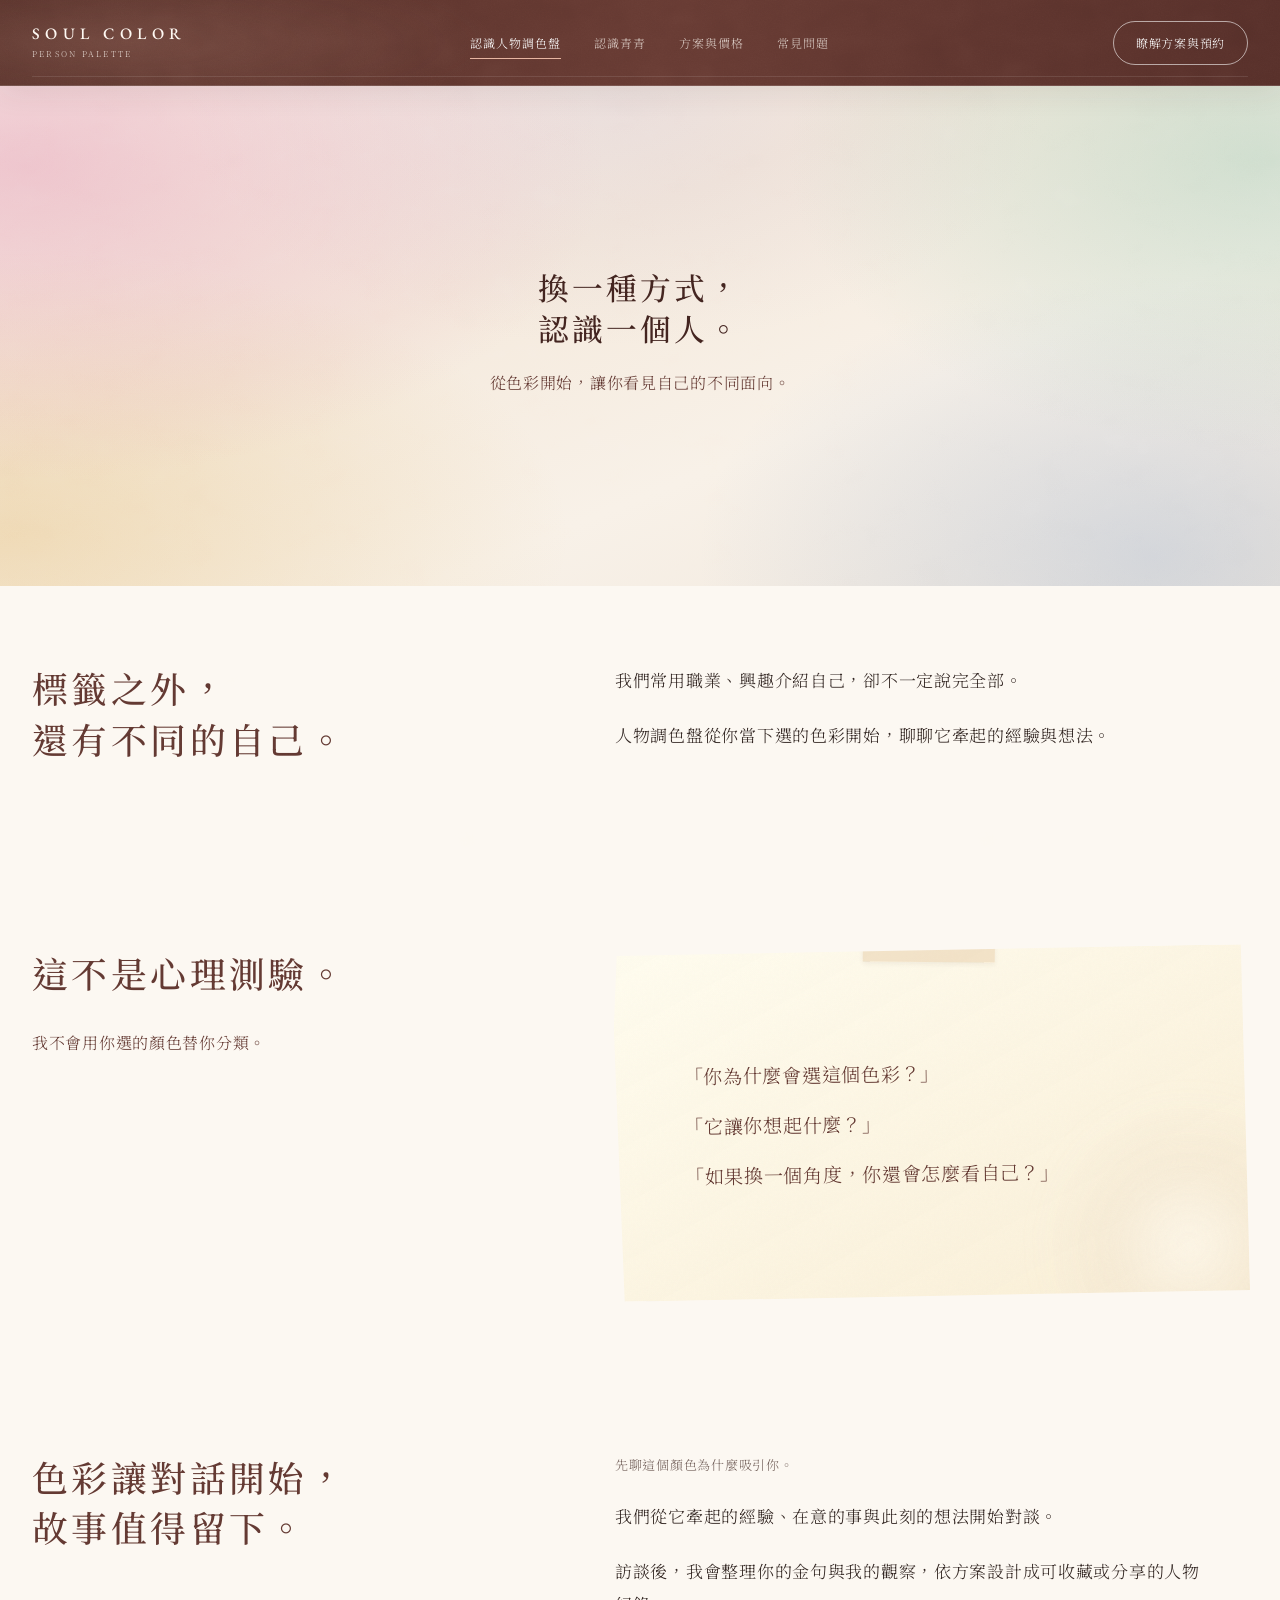
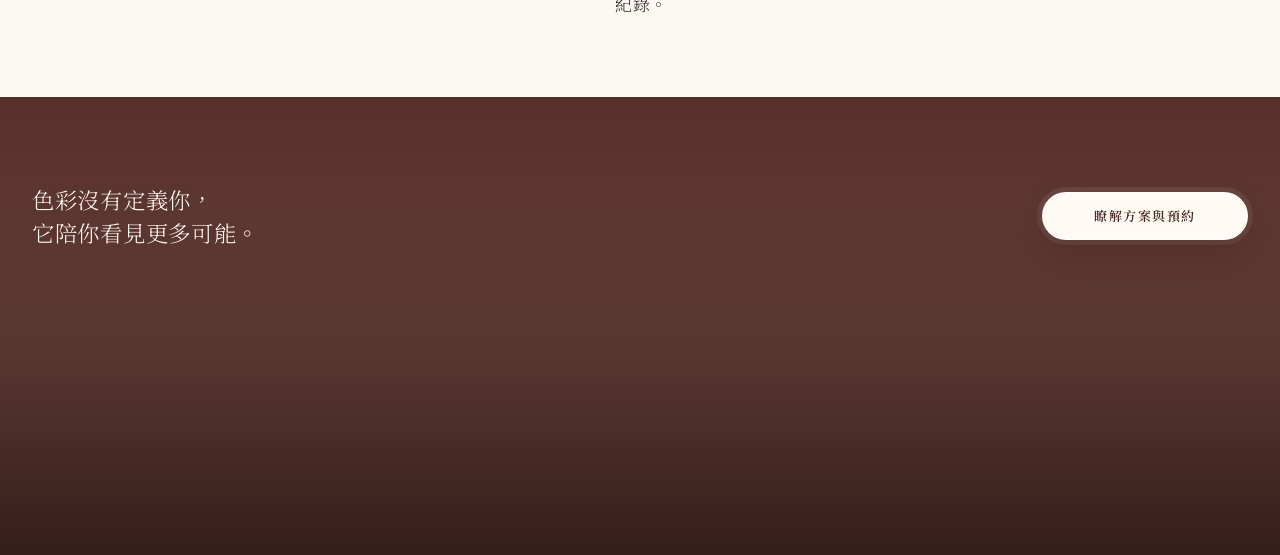
==== about.html @ bd2e5a95 "Tighten responsive spacing and visual details" ====
<!doctype html>
<html lang="zh-Hant"><head><meta charset="utf-8"><meta name="viewport" content="width=device-width,initial-scale=1,viewport-fit=cover"><title>關於人物調色盤｜Soul Color</title><meta name="description" content="色彩不是人格答案，而是開始對談的一種語言。認識人物調色盤為什麼存在。"><meta property="og:title" content="關於人物調色盤｜Soul Color"><meta property="og:description" content="色彩不是人格答案，而是開始對談的一種語言。"><meta property="og:type" content="website"><link rel="stylesheet" href="assets/styles.css?v=20261003clarity4"></head>
<body data-page="about"><a class="skip-link" href="#main">跳至主要內容</a><header class="site-header" data-site-header></header>
<main id="main">
  <section class="page-hero page-hero--about"><div class="page-light-field" aria-hidden="true"></div><div class="page-hero-copy"><h1>換一種方式，<br>認識一個人。</h1><p class="lead">從色彩開始，讓你看見自己的不同面向。</p></div></section>
  <section class="about-question section-pad reveal"><h2>標籤之外，<br>還有不同的自己。</h2><div class="copy"><p>我們常用職業、興趣介紹自己，卻不一定說完全部。</p><p>人物調色盤從你當下選的色彩開始，聊聊它牽起的經驗與想法。</p></div></section>
  <section class="about-not-test section-pad reveal"><div><h2>這不是心理測驗。</h2><p class="lead">我不會用你選的顏色替你分類。</p></div><div class="question-paper"><p>「你為什麼會選這個色彩？」</p><p>「它讓你想起什麼？」</p><p>「如果換一個角度，你還會怎麼看自己？」</p><div class="paper-glow" aria-hidden="true"></div></div></section>
  <section class="brand-story section-pad reveal" id="brand-story"><div class="story-index"><h2>色彩讓對話開始，<br>故事值得留下。</h2></div><div class="story-copy"><p class="story-note">先聊這個顏色為什麼吸引你。</p><p>我們從它牽起的經驗、在意的事與此刻的想法開始對談。</p><p>訪談後，我會整理你的金句與我的觀察，依方案設計成可收藏或分享的人物紀錄。</p></div></section>
</main><div class="page-ending page-ending--about"><section class="closing-cta closing-cta--about reveal"><p><span>色彩沒有定義你，</span><span>它陪你看見更多可能。</span></p><a class="button button--primary" href="services.html">瞭解方案與預約</a></section><footer class="site-footer" data-site-footer></footer></div><a class="mobile-sticky order-link" href="https://forms.gle/53qNKfxwEG535emo6" target="_blank" rel="noopener noreferrer">預約人物調色盤</a><script src="assets/services-data.js?v=20261003clarity2"></script><script src="assets/site.js?v=20261003clarity1"></script></body></html>
---- assets/styles.css ----
@import url('https://fonts.googleapis.com/css2?family=EB+Garamond:ital,wght@0,400;0,500;1,400&family=Noto+Serif+TC:wght@300;400;500;600&display=swap');

:root {
  --paper: #f7f1e8;
  --paper-light: #fcf8f2;
  --paper-deep: #efe4d9;
  --wine: #643a33;
  --wine-deep: #442520;
  --terracotta: #a66e60;
  --peach: #e7b5a1;
  --ink: #332723;
  --muted: #75635d;
  --line: rgba(100, 58, 51, .22);
  --line-soft: rgba(100, 58, 51, .12);
  --serif: 'Noto Serif TC', 'Times New Roman', serif;
  --latin: 'EB Garamond', Georgia, serif;
  --gutter: max(32px, calc((100vw - 1240px) / 2));
  --ease: cubic-bezier(.2, .72, .2, 1);
  --quiet-paper:
    radial-gradient(ellipse 60% 72% at 104% 6%, rgba(255,252,244,.76) 0%, rgba(255,252,244,.28) 42%, transparent 72%),
    radial-gradient(ellipse 54% 70% at -8% 94%, rgba(221,202,183,.18) 0%, rgba(221,202,183,.06) 44%, transparent 74%),
    linear-gradient(158deg,#faf6f0 0%,#f5ede0 35%,#f8f3ea 65%,#f2ebe0 100%);
}

* { box-sizing: border-box; }
html { scroll-behavior: smooth; overflow-x: clip; -webkit-text-size-adjust: 100%; text-size-adjust: 100%; }
body {
  margin: 0;
  overflow-x: clip;
  background: var(--paper);
  color: var(--ink);
  font: 300 16px/1.95 var(--serif);
  letter-spacing: .045em;
}
body::before {
  content: '';
  position: fixed;
  inset: 0;
  z-index: 100;
  pointer-events: none;
  opacity: .19;
  background-image: url("images/paper-texture.svg?v=20260831c");
  background-size: 520px 520px;
  mix-blend-mode: soft-light;
}
a { color: inherit; text-decoration: none; }
button, a { font: inherit; }
img { display: block; max-width: 100%; }
main img { border-radius: 18px; }
h1, h2, h3, p { margin-top: 0; }
h1, h2, h3 { font-family: var(--serif); font-weight: 500; letter-spacing: .095em; text-wrap: balance; }
p, li, summary { text-wrap: pretty; }
h1 { font-size: clamp(30px, 2.4vw, 36px); line-height: 1.34; }
h2 { font-size: clamp(29px, 2.8vw, 40px); line-height: 1.42; }
h3 { font-size: clamp(24px, 2vw, 32px); line-height: 1.42; }
.sr-only { position: absolute; width: 1px; height: 1px; padding: 0; margin: -1px; overflow: hidden; clip: rect(0,0,0,0); white-space: nowrap; border: 0; }
:focus-visible { outline: 2px solid var(--peach); outline-offset: 5px; }
.skip-link { position: fixed; top: 12px; left: 12px; z-index: 200; padding: 10px 18px; border-radius: 999px; color: white; background: var(--wine-deep); transform: translateY(-160%); }
.skip-link:focus { transform: none; }

/* Brand shell */
.site-header {
  min-height: 86px;
  padding: 0 var(--gutter);
  position: relative;
  z-index: 60;
  display: grid;
  grid-template-columns: auto 1fr auto;
  align-items: center;
  gap: 34px;
  color: #fff9f3;
  background:
    radial-gradient(ellipse 40% 130% at 10% 50%, rgba(231,181,161,.18), transparent 72%),
    linear-gradient(112deg, #573029, #6a3d35 52%, #59312b);
  border-bottom: 1px solid rgba(255,255,255,.14);
  box-shadow: 0 8px 28px rgba(68,37,32,.08);
}
.site-header::after { content: ''; position: absolute; left: var(--gutter); right: var(--gutter); bottom: 8px; height: 1px; background: rgba(255,255,255,.1); }
.brand { min-height: 44px; display: flex; flex-direction: column; justify-content: center; line-height: 1.2; }
.brand span { font: 500 16px/1 var(--latin); letter-spacing: .34em; }
.brand small { margin-top: 7px; font-size: 8px; letter-spacing: .28em; opacity: .72; }
.desktop-nav { display: flex; justify-content: center; gap: clamp(20px, 2.6vw, 38px); }
.desktop-nav a { min-height: 44px; position: relative; display: inline-flex; align-items: center; font-size: 12px; letter-spacing: .08em; color: rgba(255,249,243,.74); }
.desktop-nav a::after { content: ''; position: absolute; left: 0; right: 100%; bottom: 6px; height: 1px; background: var(--peach); transition: right .35s var(--ease); }
.desktop-nav a:hover, .desktop-nav a[aria-current='page'] { color: white; }
.desktop-nav a:hover::after, .desktop-nav a[aria-current='page']::after { right: 0; }
.nav-order { min-height: 44px; padding: 8px 22px; display: inline-grid; place-items: center; border: 1px solid rgba(255,255,255,.58); border-radius: 999px; font-size: 12px; color: white; transition: .3s var(--ease); }
.nav-order:hover { color: var(--wine-deep); background: white; transform: translateY(-1px); }
.menu-toggle, .mobile-menu { display: none; }

/* Typography and controls */
.eyebrow { margin-bottom: 14px; font: 500 11px/1.4 var(--latin); letter-spacing: .48em; color: var(--terracotta); text-transform: uppercase; }
.lead { max-width: 680px; margin-inline: auto; font-size: clamp(16px, 1.25vw, 18px); line-height: 1.75; color: var(--wine); }
.section-pad { padding: clamp(86px, 9vw, 132px) var(--gutter); }
.section-kicker { display: flex; align-items: baseline; gap: 16px; }
.section-kicker > span { font: italic 400 26px/1 var(--latin); color: var(--terracotta); }
.section-kicker .eyebrow { margin: 0; }
.button-row { display: flex; align-items: center; flex-wrap: wrap; gap: 14px; }
.button, .text-link { min-height: 46px; display: inline-flex; align-items: center; justify-content: center; border-radius: 999px; transition: transform .3s var(--ease), background-color .3s ease, color .3s ease, box-shadow .3s ease, border-color .3s ease; }
.button { width: fit-content; padding: 10px 25px; border: 1px solid var(--wine); font-size: 13px; font-weight: 500; letter-spacing: .12em; }
.button--primary { color: white; background: var(--wine); box-shadow: 0 9px 24px rgba(68,37,32,.15); }
.button--primary:hover { background: var(--wine-deep); transform: translateY(-2px); box-shadow: 0 13px 30px rgba(68,37,32,.2), 0 0 28px rgba(231,181,161,.17); }
.button--outline { color: var(--wine); background: rgba(252,248,242,.5); }
.button--outline:hover { background: white; transform: translateY(-2px); }
.button--quiet { color: var(--wine); background: rgba(252,248,242,.76); }
.text-link { width: fit-content; padding: 8px 17px; gap: 12px; border: 1px solid rgba(100,58,51,.36); font-size: 13px; font-weight: 400; color: var(--wine); background: rgba(252,248,242,.64); }
.text-link:hover { border-color: var(--wine); background: white; transform: translateY(-1px); box-shadow: 0 9px 22px rgba(68,37,32,.08); }
.text-link span { transition: transform .3s var(--ease); }
.text-link:hover span { transform: translate(3px,-2px); }
.text-link--dark { color: white; border-color: rgba(255,255,255,.4); background: rgba(255,255,255,.06); }
.text-link--dark:hover { color: var(--wine-deep); border-color: white; }
.reveal { opacity: 0; transform: translateY(16px); transition: opacity .85s ease, transform .85s var(--ease); }
.reveal.is-visible { opacity: 1; transform: none; }
.title-reveal { opacity:1; transform:none; filter:none; }
.title-reveal-line { display:block; opacity:0; transform:translateY(12px); transition:opacity .78s ease,transform .78s var(--ease); }
.page-title-reveal .title-reveal-line { transform:translateY(14px); transition-duration:.88s; }
.title-reveal-line:nth-child(2) { transition-delay:.12s; }
.title-reveal-line:nth-child(3) { transition-delay:.2s; }
.title-reveal.is-title-visible .title-reveal-line { opacity:1; transform:none; }

/* Homepage thesis */
.home-hero { min-height: calc(100svh - 86px); padding: clamp(72px, 8vw, 116px) var(--gutter); position: relative; display: grid; grid-template-columns: minmax(340px,.85fr) minmax(440px,1.15fr); gap: 6vw; align-items: center; overflow: hidden; isolation: isolate; background: var(--paper); }
body[data-page="home"] .site-header { border-bottom:0; box-shadow:none; }
body[data-page="home"] .home-hero { margin-top:-1px; }
body[data-page="home"] .light-field { top:-28px; }
body[data-page="home"] .home-hero::before { content:''; position:absolute; top:0; left:0; right:0; height:118px; z-index:0; pointer-events:none; background:linear-gradient(180deg,rgba(247,241,232,.98) 0%,rgba(247,241,232,.78) 32%,rgba(247,241,232,.28) 70%,transparent 100%); }
body[data-page="home"] .home-hero::after { content:''; position:absolute; inset:0; z-index:-1; pointer-events:none; opacity:.46; background-image:url("data:image/svg+xml,%3Csvg viewBox='0 0 360 260' xmlns='http://www.w3.org/2000/svg'%3E%3Cfilter id='paper'%3E%3CfeTurbulence type='fractalNoise' baseFrequency='.48' numOctaves='4' seed='21'/%3E%3C/filter%3E%3Crect width='100%25' height='100%25' filter='url(%23paper)' opacity='.2'/%3E%3C/svg%3E"); background-size:360px 260px; mix-blend-mode:multiply; }
.light-field, .page-light-field { position: absolute; inset: 0; z-index: -2; overflow: hidden; pointer-events: none; background:
  radial-gradient(ellipse 62% 72% at 7% 22%,rgba(235,155,181,.28),transparent 72%),
  radial-gradient(ellipse 58% 68% at 8% 86%,rgba(239,198,112,.2),transparent 74%),
  radial-gradient(ellipse 48% 70% at 96% 76%,rgba(150,199,181,.2),transparent 74%),
  linear-gradient(158deg,#faf6f0 0%,#f5ede0 35%,#f8f3ea 65%,#f2ebe0 100%); }
.light-field i { --field-delay: 0s; position: absolute; aspect-ratio: 1; border-radius: 50%; filter: blur(64px); opacity: 0; animation-name: glow-arrive,field-glow-breathe; animation-duration: 3.8s,20s; animation-timing-function: cubic-bezier(.22,.58,.3,1),ease-in-out; animation-delay: var(--field-delay),calc(var(--field-delay) + 3.8s); animation-iteration-count: 1,infinite; animation-fill-mode: forwards,both; }
.light-field i:nth-child(1) { width: 55%; top: -10%; left: -8%; background: radial-gradient(circle,#e0f4e8cc 0%,#c0d8d066 60%,transparent 100%); }
.light-field i:nth-child(2) { --field-delay: .35s; width: 45%; top: 5%; left: 55%; background: radial-gradient(circle,#ffb89ecc 0%,#ffa08066 60%,transparent 100%); }
.light-field i:nth-child(3) { --field-delay: .7s; width: 40%; top: 40%; left: -5%; background: radial-gradient(circle,#d4d0cccc 0%,#aca8a466 60%,transparent 100%); }
.light-field i:nth-child(4) { --field-delay: 1.05s; width: 48%; top: 55%; left: 60%; background: radial-gradient(circle,#b8d0c8cc 0%,#88a8a066 60%,transparent 100%); }
.light-field i:nth-child(5) { --field-delay: 1.4s; width: 38%; top: 70%; left: 20%; background: radial-gradient(circle,#e8d070cc 0%,#c0a84066 60%,transparent 100%); }
.light-field i:nth-child(6) { --field-delay: 1.75s; width: 42%; top: -5%; left: 30%; background: radial-gradient(circle,#881428cc 0%,#60001066 60%,transparent 100%); }
.light-field i:nth-child(7) { --field-delay: 2.1s; width: 36%; top: 30%; left: 70%; background: radial-gradient(circle,#5a7048cc 0%,#38502866 60%,transparent 100%); }
.light-field i:nth-child(8) { --field-delay: 2.45s; width: 44%; top: 75%; left: -2%; background: radial-gradient(circle,#d8a8a8cc 0%,#b0788066 60%,transparent 100%); }
.hero-copy { max-width: 520px; position: relative; z-index: 2; isolation: isolate; }
.hero-copy::before { content:''; position:absolute; inset:-34px -52px; z-index:-1; pointer-events:none; background:radial-gradient(ellipse at 42% 48%,rgba(252,248,242,.82) 0%,rgba(252,248,242,.58) 48%,rgba(252,248,242,.18) 72%,transparent 88%); filter:blur(10px); }
.home-hero .hero-copy .eyebrow { color:#7b3e33; font-weight:600; text-shadow:0 1px 0 rgba(255,255,255,.5); }
.hero-copy h1 { margin: 7px 0 22px; color:#44251f; letter-spacing: .16em; text-shadow:0 1px 0 rgba(255,255,255,.4); }
.hero-tagline { margin-bottom: 18px; font-size: clamp(21px, 1.8vw, 25px); line-height: 1.52; letter-spacing: .055em; color:#4f2c25; text-shadow:0 1px 0 rgba(255,255,255,.38); }
.hero-description { max-width: 470px; margin: 0; font-size: 14.5px; font-weight:500; line-height: 1.76; letter-spacing: .035em; color:#563a34; text-shadow:0 1px 0 rgba(255,255,255,.34); }
.hero-description span { display:block; }
.hero-exchange { max-width:500px; margin:22px 0 0; display:grid; gap:0; border-top:1px solid rgba(100,58,51,.18); border-bottom:1px solid rgba(100,58,51,.18); }
.hero-exchange > div { padding:10px 0; display:grid; grid-template-columns:92px minmax(0,1fr); gap:14px; align-items:baseline; }
.hero-exchange > div + div { border-top:1px solid rgba(100,58,51,.1); }
.hero-exchange dt { font-size:10px; letter-spacing:.13em; color:var(--terracotta); }
.hero-exchange dd { margin:0; font-size:12px; line-height:1.6; letter-spacing:.045em; color:var(--wine-deep); }
.hero-facts { margin: 21px 0 0; padding: 0; display: flex; flex-wrap: wrap; gap: 8px 18px; list-style: none; }
.hero-facts li { position: relative; padding-left: 13px; font-size: 12px; font-weight:500; letter-spacing: .065em; color:#69463f; text-shadow:0 1px 0 rgba(255,255,255,.34); }
.hero-facts li::before { content:''; width:4px; height:4px; position:absolute; left:0; top:.82em; border-radius:50%; background:var(--terracotta); box-shadow:0 0 10px rgba(166,110,96,.28); }
.hero-copy .button-row { margin-top: 30px; }
.hero-copy .button--primary { color:#4f2d28; border-color:rgba(137,83,71,.2); background:linear-gradient(135deg,rgba(241,218,207,.96) 0%,rgba(230,194,179,.96) 58%,rgba(224,181,164,.94) 100%); box-shadow:0 11px 28px rgba(91,52,45,.11),inset 0 1px 0 rgba(255,255,255,.6); }
.hero-copy .button--primary:hover { color:#442520; border-color:rgba(137,83,71,.3); background:linear-gradient(135deg,#f2ddd3 0%,#e8c7b8 58%,#dfb4a3 100%); box-shadow:0 14px 32px rgba(91,52,45,.14),0 0 24px rgba(231,181,161,.12),inset 0 1px 0 rgba(255,255,255,.7); }
.hero-output { margin:0; padding:0; aspect-ratio:auto; animation:none; }
.hero-output::before { display:none; }
.hero-output::after { display:none; }
.hero-output-stack { width:100%; aspect-ratio:1/.84; margin-top:0; position:relative; z-index:1; display:block; }
.hero-output-stack img,.hero-output-blank { width:60%; aspect-ratio:4/5; bottom:1%; position:absolute; display:block; border:0; border-radius:0; box-shadow:0 14px 30px rgba(68,37,32,.15); transform-origin:50% 100%; }
.hero-output-stack img { height:auto; }
.hero-output-aiqi { width:58%; left:0; z-index:4; transform:rotate(-3.6deg); }
.hero-output-tony { left:24%; z-index:3; transform:rotate(-1.1deg); }
.hero-output-memory { left:35%; z-index:2; transform:rotate(1.2deg); }
.hero-output-blank { left:40%; z-index:1; background:linear-gradient(145deg,#fffaf4 0%,#f5ebe1 100%); border:1px solid rgba(100,58,51,.1); transform:rotate(3.2deg); }
.hero-output > figcaption { margin-top:18px; position:relative; z-index:1; display:flex; align-items:baseline; justify-content:space-between; gap:16px; color:var(--wine-deep); }
.hero-output > figcaption strong { font-size:13px; font-weight:500; letter-spacing:.12em; }
.hero-output > figcaption span { font-size:10px; letter-spacing:.08em; color:var(--muted); }
.hero-story-link { min-height:44px; margin-top:12px; padding:7px 2px; display:inline-flex; align-items:center; gap:8px; position:relative; font-size:11px; letter-spacing:.07em; color:var(--muted); }
.hero-story-link::after { content:''; position:absolute; left:2px; right:2px; bottom:4px; height:1px; background:rgba(100,58,51,.24); transform:scaleX(.38); transform-origin:left; transition:transform .3s var(--ease); }
.hero-story-link:hover::after,.hero-story-link:focus-visible::after { transform:scaleX(1); }
.hero-prompt { width: min(64%, 400px); aspect-ratio: 4/5; justify-self: center; padding: clamp(36px, 4vw, 54px); position: relative; z-index: 1; isolation: isolate; display: flex; flex-direction: column; justify-content: center; border: 0; transform: rotate(1.2deg); animation: paper-float 14s ease-in-out infinite; }
.hero-prompt::before { content: ''; position: absolute; inset: 0; z-index: -1; background:
  radial-gradient(ellipse 82% 96% at -8% 54%,rgba(236,166,187,.2),transparent 66%),
  radial-gradient(ellipse 68% 90% at 106% 64%,rgba(145,195,174,.1),transparent 68%),
  linear-gradient(105deg,rgba(255,255,255,.74),transparent 19%,rgba(213,184,162,.08) 76%,rgba(131,82,68,.06)),
  linear-gradient(145deg,rgba(253,249,242,.96),rgba(248,240,230,.91));
  border: 1px solid rgba(100,58,51,.18); border-radius: 2px 5px 3px 7px; box-shadow:
  -30px 18px 58px rgba(225,145,167,.16),
  34px 22px 62px rgba(128,178,157,.1),
  0 2px 2px rgba(68,37,32,.08),
  0 18px 32px rgba(68,37,32,.11),
  18px 34px 70px rgba(68,37,32,.10),
  inset 0 1px rgba(255,255,255,.92),
  inset -1px -1px rgba(100,58,51,.05); backdrop-filter: blur(2px); animation: paper-depth 14s ease-in-out infinite; }
.hero-prompt::after { content: ''; position: absolute; inset: 15px; z-index: 0; pointer-events: none; opacity: .42; border: 1px solid rgba(100,58,51,.14); background-image: url("data:image/svg+xml,%3Csvg viewBox='0 0 180 180' xmlns='http://www.w3.org/2000/svg'%3E%3Cfilter id='p'%3E%3CfeTurbulence type='fractalNoise' baseFrequency='.34' numOctaves='4' seed='8'/%3E%3C/filter%3E%3Crect width='100%25' height='100%25' filter='url(%23p)' opacity='.075'/%3E%3C/svg%3E"); mix-blend-mode: multiply; }
.hero-prompt > .paper-back { position: absolute; inset: -10px 13px 12px -12px; z-index: -2; background: linear-gradient(140deg,#eadccf,#f8efe5 55%,#e6d5c6); border: 1px solid rgba(100,58,51,.1); transform: rotate(-2.3deg); box-shadow: 0 20px 35px rgba(68,37,32,.08); }
.hero-prompt > .paper-curl { width: 58px; height: 58px; position: absolute; right: -1px; bottom: -1px; z-index: 2; overflow: hidden; filter: drop-shadow(-5px -5px 7px rgba(68,37,32,.08)); }
.hero-prompt > .paper-curl::before { content: ''; position: absolute; inset: 0; background: linear-gradient(135deg,transparent 0 48%,rgba(222,203,186,.92) 50%,rgba(255,252,247,.98) 72%); clip-path: polygon(48% 100%,100% 48%,100% 100%); }
.hero-prompt > .prompt-label { position: relative; z-index: 1; font: 500 10px var(--latin); letter-spacing: .46em; color: var(--terracotta); }
.hero-prompt > p { position: relative; z-index: 1; margin: 28px 0 42px; font-size: clamp(20px, 2vw, 28px); font-weight: 400; line-height: 1.62; letter-spacing: .09em; color: rgba(100,58,51,.88); }
.hero-prompt > p span { display: block; white-space: nowrap; }
.luminous-palette { display: flex; gap: 13px; position: relative; }
.luminous-palette i, .mock-chips i { width: 30px; height: 30px; display: block; border-radius: 50%; filter: blur(1.5px); }
.luminous-palette i { --reveal-delay: .3s; --breathe-delay: 3.35s; opacity: 0; transform: scale(.96); animation-name: palette-dot-reveal,swatch-breathe; animation-duration: 1.65s,14s; animation-timing-function: cubic-bezier(.22,.58,.3,1),ease-in-out; animation-delay: var(--reveal-delay),var(--breathe-delay); animation-iteration-count: 1,infinite; animation-fill-mode: forwards,both; }
.luminous-palette i:nth-child(2) { --reveal-delay: .75s; --breathe-delay: 3.8s; }
.luminous-palette i:nth-child(3) { --reveal-delay: 1.2s; --breathe-delay: 4.25s; }
.luminous-palette i:nth-child(4) { --reveal-delay: 1.65s; --breathe-delay: 4.7s; }
.luminous-palette i:nth-child(5) { --reveal-delay: 2.1s; --breathe-delay: 5.15s; }
.luminous-palette i:nth-child(1) { background: radial-gradient(circle,rgba(224,126,151,.76),rgba(224,126,151,.26) 48%,transparent 74%); box-shadow: 0 0 20px rgba(224,126,151,.25); }
.luminous-palette i:nth-child(2) { background: radial-gradient(circle,rgba(237,164,87,.78),rgba(237,164,87,.26) 48%,transparent 74%); box-shadow: 0 0 20px rgba(237,164,87,.25); }
.luminous-palette i:nth-child(3) { background: radial-gradient(circle,rgba(225,198,91,.76),rgba(225,198,91,.25) 48%,transparent 74%); box-shadow: 0 0 20px rgba(225,198,91,.23); }
.luminous-palette i:nth-child(4) { background: radial-gradient(circle,rgba(111,174,148,.76),rgba(111,174,148,.25) 48%,transparent 74%); box-shadow: 0 0 20px rgba(111,174,148,.23); }
.luminous-palette i:nth-child(5) { background: radial-gradient(circle,rgba(113,155,195,.76),rgba(113,155,195,.25) 48%,transparent 74%); box-shadow: 0 0 20px rgba(113,155,195,.23); }
.hero-side-note { position: absolute; right: 17px; bottom: 28px; margin: 0; writing-mode: vertical-rl; font: 400 10px var(--latin); letter-spacing: .34em; color: rgba(100,58,51,.42); }

.home-intro { padding-bottom:clamp(56px,5.4vw,76px); display: grid; grid-template-columns: minmax(280px,.85fr) minmax(420px,1.15fr); gap: clamp(58px,9vw,126px); align-items: start; background:
  radial-gradient(ellipse 60% 72% at 104% 6%,rgba(255,252,244,.76) 0%,rgba(255,252,244,.28) 42%,transparent 72%),
  radial-gradient(ellipse 54% 70% at -8% 94%,rgba(221,202,183,.14) 0%,rgba(221,202,183,.04) 44%,transparent 74%),
  linear-gradient(158deg,#faf6f0 0%,#f5ede0 35%,#f6efe6 70%,#f3ece3 90%,#f3ece3 100%); }
.home-intro h2 { margin: 0; color: var(--wine); }
.home-intro-copy > p:first-child { margin-bottom:18px; color:var(--muted); }
.home-intro-emphasis { max-width:590px; margin-bottom:28px; padding:18px 0 18px 24px; border-left:2px solid var(--terracotta); font-size:clamp(19px,2vw,27px); font-weight:500; line-height:1.65; color:var(--wine-deep); }
.home-steps { display:grid; grid-template-columns:minmax(220px,.55fr) minmax(560px,1.45fr); gap:clamp(56px,8vw,112px); align-items:start; background:#f8f2ea; }
.home-steps-heading h2 { margin:0; color:var(--wine); }
.home-steps ol { margin:0; padding:0; display:grid; grid-template-columns:repeat(3,minmax(0,1fr)); list-style:none; border-top:1px solid rgba(100,58,51,.22); }
.home-steps li { min-height:190px; padding:28px clamp(18px,2.2vw,34px) 26px 0; display:grid; grid-template-columns:38px minmax(0,1fr); gap:14px; border-bottom:1px solid rgba(100,58,51,.18); }
.home-steps li + li { padding-left:clamp(18px,2.2vw,34px); border-left:1px solid rgba(100,58,51,.14); }
.home-steps li > span { padding-top:4px; font:italic 400 18px/1 var(--latin); color:var(--terracotta); }
.home-steps li strong { display:block; margin-bottom:12px; font-size:18px; font-weight:500; line-height:1.52; color:var(--wine-deep); text-wrap:balance; }
.home-steps li p { margin:0; font-size:13px; line-height:1.75; color:var(--muted); }
.signature-method { display:grid; grid-template-columns:minmax(250px,.62fr) minmax(560px,1.38fr); gap:clamp(58px,8vw,112px); align-items:start; background:linear-gradient(150deg,#f5e9df 0%,#faf5ee 48%,#eee0d5 100%); }
.signature-method-intro { position:sticky; top:112px; }
.signature-method-intro h2 { margin-bottom:22px; color:var(--wine); }
.signature-method-intro > p:last-child { max-width:420px; margin:0; font-size:14px; line-height:1.8; color:var(--muted); }
.signature-steps { border-top:1px solid var(--line); }
.signature-steps article { min-height:152px; padding:27px 0; display:grid; grid-template-columns:36px 104px minmax(150px,.72fr) minmax(220px,1fr); gap:20px; align-items:center; border-bottom:1px solid var(--line-soft); }
.signature-steps article > span { align-self:start; padding-top:6px; font:italic 400 18px/1 var(--latin); color:var(--terracotta); }
.signature-steps h3 { margin:0; font-size:18px; line-height:1.45; color:var(--wine-deep); }
.signature-steps p { margin:0; font-size:13px; line-height:1.72; color:var(--muted); }
.signature-swatches { display:flex; align-items:center; gap:4px; }
.signature-swatches i { width:31px; aspect-ratio:1; display:block; border-radius:50%; background:radial-gradient(circle,rgba(225,144,167,.72) 0%,rgba(225,144,167,.23) 48%,transparent 74%); box-shadow:0 0 16px rgba(225,144,167,.18); }
.signature-swatches i:nth-child(2) { background:radial-gradient(circle,rgba(226,192,97,.74) 0%,rgba(226,192,97,.23) 48%,transparent 74%); box-shadow:0 0 16px rgba(226,192,97,.18); }
.signature-swatches i:nth-child(3) { background:radial-gradient(circle,rgba(126,177,157,.72) 0%,rgba(126,177,157,.22) 48%,transparent 74%); box-shadow:0 0 16px rgba(126,177,157,.18); }
.signature-swatches--mine i { background:radial-gradient(circle,rgba(143,110,96,.72) 0%,rgba(143,110,96,.22) 48%,transparent 74%); box-shadow:0 0 16px rgba(143,110,96,.18); }
.signature-swatches--mine i:nth-child(2) { background:radial-gradient(circle,rgba(176,155,193,.72) 0%,rgba(176,155,193,.22) 48%,transparent 74%); box-shadow:0 0 16px rgba(176,155,193,.18); }
.signature-swatches--mine i:nth-child(3) { background:radial-gradient(circle,rgba(122,153,192,.72) 0%,rgba(122,153,192,.22) 48%,transparent 74%); box-shadow:0 0 16px rgba(122,153,192,.18); }
.signature-swatches--blend i { width:35px; margin-right:-11px; }
.signature-swatches--blend i:nth-child(1) { background:radial-gradient(circle,rgba(225,144,167,.68) 0%,rgba(225,144,167,.22) 50%,transparent 76%); }
.signature-swatches--blend i:nth-child(2) { background:radial-gradient(circle,rgba(176,155,193,.68) 0%,rgba(176,155,193,.22) 50%,transparent 76%); }
.signature-swatches--blend i:nth-child(3) { background:radial-gradient(circle,rgba(126,177,157,.68) 0%,rgba(126,177,157,.22) 50%,transparent 76%); }
.ritual-preview { min-height: 600px; padding: 0 var(--gutter); display: grid; grid-template-columns: minmax(0,1.25fr) minmax(330px,.75fr); align-items: center; background:
  radial-gradient(ellipse 78% 64% at 86% 10%,rgba(241,174,157,.14),transparent 68%),
  radial-gradient(ellipse 70% 58% at 10% 92%,rgba(229,198,141,.08),transparent 72%),
  linear-gradient(125deg,#805047 0%,#75443b 54%,#65372f 100%); color: #fff7ee; overflow: hidden; }
.ritual-frame { height: 600px; margin-left: calc(var(--gutter) * -1); position: relative; overflow: hidden; }
.ritual-frame::after { content: ''; position: absolute; inset: 0 -1px 0 0; background: linear-gradient(90deg,rgba(121,71,61,.04) 0%,rgba(128,80,71,.08) 64%,#805047 100%),linear-gradient(180deg,transparent 52%,rgba(128,80,71,.32) 100%); pointer-events: none; }
.ritual-frame img { width: 100%; height: 100%; object-fit: cover; border-radius: 0; filter: brightness(1.08) saturate(.88); }
.ritual-copy { max-width: 410px; padding: 70px 0 70px clamp(42px,5vw,76px); }
.ritual-copy .eyebrow { color: #efd19a; }
.ritual-copy h2 { margin-bottom: 26px; color: white; }
.ritual-copy > p:not(.eyebrow) { margin-bottom: 32px; color: rgba(255,247,238,.84); }
.home-services { background: linear-gradient(180deg,#f6eee7 0%,#f9f3eb 16%,var(--paper) 48%,#f3e9df 100%); }
.home-services-head { max-width: 730px; margin-bottom: 54px; }
.home-services-head h2 { color: var(--wine); }
.home-services-head h2 span { display: block; white-space: nowrap; }
.home-services-head > p:last-child { max-width: 620px; }
.service-portals { border-top: 1px solid var(--line); }
.service-portal { min-height: 150px; padding: 28px 18px; display: grid; grid-template-columns: 76px 1fr auto; align-items: center; gap: 24px; border-bottom: 1px solid var(--line); transition: background .3s ease, padding .3s var(--ease); }
.service-portal:hover { padding-left: 28px; background: rgba(252,248,242,.72); }
.service-portal > span { font: italic 400 25px var(--latin); color: var(--terracotta); }
.service-portal small { display: block; margin-bottom: 4px; font-size: 11px; color: var(--muted); }
.service-portal strong { display: block; font-size: clamp(23px,2.1vw,31px); font-weight: 500; letter-spacing: .1em; color: var(--wine); }
.service-portal p { margin: 5px 0 0; font-size: 14px; color: var(--muted); }
.service-portal b { font-size: 24px; font-weight: 300; color: var(--terracotta); transition: transform .3s var(--ease); }
.service-portal:hover b { transform: translateX(6px); }
.home-services-all { margin-top: 34px; }
.home-close, .closing-cta { min-height: 360px; padding: 76px var(--gutter); display: flex; flex-direction: column; align-items: center; justify-content: center; text-align: center; position: relative; overflow: hidden; }
.home-close { background:
  radial-gradient(ellipse 54% 76% at 12% 52%,rgba(255,252,244,.54),transparent 72%),
  linear-gradient(180deg,#e9d8ce 0%,#e2c9bd 24%,#ead8cc 58%,#efe4d9 100%); }
.home-close h2 { margin-bottom: 28px; color: var(--wine); }
.home-close h2 span, .closing-cta > p span, .closing-cta > div > p span { display: block; }
.client-voices { scroll-margin-top:82px; display: grid; grid-template-columns: minmax(250px,.5fr) minmax(520px,1.1fr); gap: clamp(50px,7vw,100px); align-items: start; background:linear-gradient(180deg,#ead9d0 0%,#e8ded7 11%,#f5eee8 31%,#fdfaf6 62%,#e9d8ce 100%); }
.client-voices-copy { max-width: 420px; }
.client-voices-copy h2 { margin: 0 0 22px; color: var(--wine); }
.client-voices-copy h2 span { display: block; }
.client-voices-copy > p:last-child { margin: 0; color: var(--muted); }
.client-voices-copy .button { margin-top:26px; }
.client-voices-grid { display: grid; grid-template-columns: repeat(2,minmax(0,1fr)); gap: 14px; perspective: 900px; }
.client-voices-grid blockquote { min-height: 146px; margin: 0; padding: 27px 29px 25px; position: relative; isolation: isolate; overflow: hidden; background: rgba(255,252,247,.86); border: 1px solid rgba(100,58,51,.1); border-radius: 1px 3px 2px 1px; box-shadow: 0 14px 28px rgba(68,37,32,.07),3px 5px 0 rgba(155,111,93,.035); }
.client-voices-grid blockquote::before { content: ''; position: absolute; inset: 0; z-index: -1; opacity: .22; pointer-events: none; background-image: url("data:image/svg+xml,%3Csvg viewBox='0 0 180 180' xmlns='http://www.w3.org/2000/svg'%3E%3Cfilter id='p'%3E%3CfeTurbulence type='fractalNoise' baseFrequency='.72' numOctaves='4' seed='12'/%3E%3C/filter%3E%3Crect width='100%25' height='100%25' filter='url(%23p)' opacity='.1'/%3E%3C/svg%3E"); mix-blend-mode: multiply; }
.client-voices-grid blockquote:nth-child(1) { grid-column:1 / -1; min-height:210px; padding:36px 38px 32px; transform:rotate(-.25deg); background:linear-gradient(135deg,rgba(245,226,213,.96),rgba(255,251,244,.94)); border-left:3px solid var(--terracotta); }
.client-voices-grid blockquote:nth-child(2) { transform:rotate(.35deg); background-color:rgba(250,244,235,.92); }
.client-voices-grid blockquote:nth-child(3) { transform:rotate(-.2deg); background-color:rgba(253,248,241,.9); }
.client-voices-grid blockquote p { margin: 0; font-size: 14px; line-height: 1.78; color: var(--wine-deep); }
.client-voices-grid blockquote strong { display:block; margin-bottom:12px; font-size:12px; font-weight:500; letter-spacing:.1em; color:var(--terracotta); }
.client-voices-grid .voice-featured strong { margin-bottom:18px; font-size:clamp(22px,2.3vw,31px); line-height:1.55; letter-spacing:.08em; color:var(--wine-deep); }
.client-voices-grid .voice-featured p { max-width:620px; font-size:16px; line-height:1.8; }
.client-voices-grid blockquote footer { margin-top:13px; font-size:10px; letter-spacing:.12em; color:var(--muted); }
.client-voices-grid--compact blockquote:nth-child(1) { grid-column:auto; min-height:190px; padding:30px 30px 28px; }
.client-voices-grid--compact .voice-featured strong { font-size:clamp(18px,1.8vw,24px); }
.client-voices-grid--compact .voice-featured p { font-size:14px; }
.home-case .works-case-copy h2 { margin:12px 0 0; color:var(--wine-deep); }
.home-outcomes { min-width:0; display:grid; grid-template-columns:1fr; border-top:1px solid rgba(100,58,51,.22); }
.home-outcomes a { min-width:0; min-height:116px; padding:22px 54px 22px 0; position:relative; display:flex; flex-direction:column; justify-content:center; border-bottom:1px solid rgba(100,58,51,.22); transition:padding .3s var(--ease),background-color .3s ease; }
.home-outcomes a::after { content:'→'; position:absolute; right:10px; top:50%; transform:translateY(-50%); font:300 19px var(--latin); color:var(--terracotta); }
.home-outcomes a:hover { padding-left:14px; background:rgba(255,252,247,.48); }
.home-outcomes span { font-size:10px; letter-spacing:.1em; color:var(--terracotta); }
.home-outcomes strong { margin:6px 0 4px; font-size:clamp(18px,1.65vw,23px); font-weight:500; color:var(--wine-deep); }
.home-outcomes small { font-size:12px; line-height:1.6; color:var(--muted); }
.home-faq { display:grid; grid-template-columns:minmax(240px,.58fr) minmax(520px,1.42fr); gap:clamp(58px,8vw,116px); align-items:start; background:var(--quiet-paper); }
.home-faq-head { position:sticky; top:112px; }
.home-faq-head h2 { margin-bottom:25px; color:var(--wine); }
.home-close > div { max-width:760px; display:flex; flex-direction:column; align-items:center; }
.home-close > div > p:not(.eyebrow) { max-width:620px; margin-bottom:27px; color:var(--muted); }
.home-close .button-row { justify-content:center; }
body[data-page="home"] .home-intro,
body[data-page="home"] .client-voices { background: #f8f2ea; }
body[data-page="home"] .client-voices { box-shadow: inset 0 1px rgba(100,58,51,.12); }

/* Interior page hero */
.page-hero { min-height: 500px; padding: 86px var(--gutter); position: relative; display: grid; place-items: center; text-align: center; overflow: hidden; isolation: isolate; }
.page-hero-copy { position: relative; z-index: 1; max-width: 780px; }
.page-hero h1 { margin: 8px 0 20px; color: var(--wine-deep); }
.page-light-field { background:
  radial-gradient(ellipse 62% 86% at 2% 16%,rgba(222,132,164,.4),transparent 73%),
  radial-gradient(ellipse 58% 76% at 1% 90%,rgba(225,180,91,.3),transparent 75%),
  radial-gradient(ellipse 50% 80% at 98% 14%,rgba(139,194,170,.35),transparent 73%),
  radial-gradient(ellipse 48% 76% at 90% 94%,rgba(131,163,207,.27),transparent 74%),
  radial-gradient(ellipse 46% 66% at 48% 4%,rgba(181,158,195,.18),transparent 73%),
  linear-gradient(158deg,#faf4ed 0%,#f5eadd 38%,#f8f1e8 66%,#f0e7dc 100%); }
.page-spectrum-field { background:
  radial-gradient(ellipse 64% 88% at 1% 18%,rgba(222,126,161,.43),transparent 73%),
  radial-gradient(ellipse 60% 80% at 0% 88%,rgba(228,181,87,.32),transparent 75%),
  radial-gradient(ellipse 52% 82% at 99% 17%,rgba(132,193,168,.36),transparent 73%),
  radial-gradient(ellipse 50% 78% at 88% 96%,rgba(127,160,205,.28),transparent 74%),
  radial-gradient(ellipse 46% 68% at 46% 2%,rgba(180,156,196,.19),transparent 73%),
  linear-gradient(158deg,#faf3eb 0%,#f2e5d8 38%,#f7efe5 66%,#ede2d6 100%); }
.page-spectrum-field::after { content: ''; position: absolute; inset: 0; z-index: 2; background: linear-gradient(112deg,rgba(250,246,240,.035),rgba(250,246,240,.085) 54%,rgba(250,246,240,.055)); }
.page-spectrum-field.has-spectrum-canvas { background: linear-gradient(158deg,#faf2eb 0%,#f1e3d8 40%,#f7eee4 68%,#ebe1d6 100%); }
.home-hero .light-field.has-spectrum-canvas { background: linear-gradient(158deg,#fbf1e9 0%,#f2e2d3 38%,#f7eddf 66%,#e9dfd2 100%); }
.home-hero .light-field.has-spectrum-canvas::after { content: ''; position: absolute; inset: 0; z-index: 2; background: linear-gradient(120deg,rgba(255,249,241,.015),rgba(255,249,241,.045) 52%,rgba(255,249,241,.02)); }
.home-hero .light-field.has-spectrum-canvas i,
.page-spectrum-field.has-spectrum-canvas i { display: none; }
.spectrum-canvas { width: 100%; height: 100%; position: absolute; inset: 0; z-index: 1; display: block; opacity: .98; mix-blend-mode: multiply; }
.page-spectrum-field i { --field-delay: 0s; position: absolute; z-index: 1; aspect-ratio: 1; border-radius: 50%; filter: blur(78px); opacity: 0; animation-name: glow-arrive,field-glow-breathe; animation-duration: 3.8s,20s; animation-timing-function: cubic-bezier(.22,.58,.3,1),ease-in-out; animation-delay: var(--field-delay),calc(var(--field-delay) + 3.8s); animation-iteration-count: 1,infinite; animation-fill-mode: forwards,both; }
.page-spectrum-field i:nth-child(1) { width: 55%; top: -10%; left: -8%; background: radial-gradient(circle,#e0f4e8cc 0%,#c0d8d066 60%,transparent 100%); }
.page-spectrum-field i:nth-child(2) { --field-delay: .35s; width: 45%; top: 5%; left: 55%; background: radial-gradient(circle,#ffb89ecc 0%,#ffa08066 60%,transparent 100%); }
.page-spectrum-field i:nth-child(3) { --field-delay: .7s; width: 40%; top: 40%; left: -5%; background: radial-gradient(circle,#d4d0cccc 0%,#aca8a466 60%,transparent 100%); }
.page-spectrum-field i:nth-child(4) { --field-delay: 1.05s; width: 48%; top: 55%; left: 60%; background: radial-gradient(circle,#b8d0c8cc 0%,#88a8a066 60%,transparent 100%); }
.page-spectrum-field i:nth-child(5) { --field-delay: 1.4s; width: 38%; top: 70%; left: 20%; background: radial-gradient(circle,#e8d070cc 0%,#c0a84066 60%,transparent 100%); }
.page-spectrum-field i:nth-child(6) { --field-delay: 1.75s; width: 42%; top: -5%; left: 30%; background: radial-gradient(circle,#881428cc 0%,#60001066 60%,transparent 100%); }
.page-spectrum-field i:nth-child(7) { --field-delay: 2.1s; width: 36%; top: 30%; left: 70%; background: radial-gradient(circle,#5a7048cc 0%,#38502866 60%,transparent 100%); }
.page-spectrum-field i:nth-child(8) { --field-delay: 2.45s; width: 44%; top: 75%; left: -2%; background: radial-gradient(circle,#d8a8a8cc 0%,#b0788066 60%,transparent 100%); }
.services-intro { width: min(100%,780px); }
.services-intro h1 span { display: block; white-space: nowrap; }

/* About */
.about-question, .about-not-test, .brand-story { --about-section-space: clamp(56px,6vw,80px); display: grid; grid-template-columns: minmax(300px,.85fr) minmax(0,1.15fr); gap: clamp(62px,9vw,130px); align-items: start; padding-block: var(--about-section-space); }
.about-question, .about-not-test, .brand-story { background: var(--paper-light); }
.about-question h2, .about-not-test h2, .brand-story h2 { color: var(--wine); }
.about-question .copy, .brand-story .story-copy { font-size: 17px; }
.about-question .copy p, .brand-story .story-copy p { max-width: 640px; margin-bottom: 22px; }
.about-question .copy p:last-child, .brand-story .story-copy p:last-child { margin-bottom: 0; }
.about-not-test .lead { margin: 12px 0 0; }
.question-paper { min-height: 350px; padding: clamp(48px,5.4vw,72px); position: relative; display: flex; flex-direction: column; justify-content: center; isolation: isolate; background: linear-gradient(152deg,rgba(255,252,238,.97),rgba(249,237,211,.92)); border: 0; box-shadow: 0 2px 2px rgba(68,37,32,.05),0 18px 42px rgba(68,37,32,.11),7px 9px 0 rgba(132,85,70,.035); clip-path: polygon(.6% 1.2%,99.2% 0,100% 98.8%,1.2% 100%,0 22%); transform: rotate(-.7deg); }
.question-paper::before { content:""; width:clamp(88px,14vw,132px); height:24px; position:absolute; left:50%; top:-10px; z-index:3; background:rgba(226,196,155,.42); box-shadow:0 2px 5px rgba(68,37,32,.07); transform:translateX(-50%) rotate(1.2deg); }
.question-paper::after { content:""; position:absolute; inset:0; z-index:0; opacity:.18; pointer-events:none; background-image:url("data:image/svg+xml,%3Csvg viewBox='0 0 180 180' xmlns='http://www.w3.org/2000/svg'%3E%3Cfilter id='p'%3E%3CfeTurbulence type='fractalNoise' baseFrequency='.78' numOctaves='4' seed='9'/%3E%3C/filter%3E%3Crect width='100%25' height='100%25' filter='url(%23p)' opacity='.12'/%3E%3C/svg%3E"); mix-blend-mode:multiply; }
.question-paper p { position: relative; z-index: 2; margin: 0 0 18px; font-size: clamp(16px,1.5vw,20px); line-height: 1.65; color: var(--wine); }
.question-paper p:last-of-type { margin-bottom: 0; }
.paper-glow { position: absolute; width: 280px; height: 280px; right: -80px; bottom: -90px; border-radius: 50%; background: radial-gradient(circle,rgba(255,250,239,.76),rgba(222,201,180,.16) 42%,transparent 74%); filter: blur(18px); }
.brand-story { position: relative; }
.story-index { position: static; }
.story-index > span { display: block; font: italic 400 68px/1 var(--latin); color: rgba(166,110,96,.32); }
.story-note { max-width: 280px; margin-top: 44px; padding-top: 22px; border-top: 1px solid var(--line); font-size: 13px; color: var(--muted); }
.brand-story .story-note { max-width: 640px; margin: 0 0 22px; padding: 0; border: 0; }
.about-takeaways { display: grid; grid-template-columns: minmax(250px,.68fr) minmax(0,1.32fr); gap: clamp(54px,8vw,120px); align-items: start; background: linear-gradient(160deg,#faf5ee 0%,#f4e8de 52%,#f8f1e9 100%); }
.about-takeaways-head { position: sticky; top: 120px; }
.about-takeaways-head h2 { margin-top: 15px; color: var(--wine); text-wrap: balance; }
.about-takeaways ol { margin: 0; padding: 0; list-style: none; border-top: 1px solid rgba(100,58,51,.22); }
.about-takeaways li { min-height: 150px; padding: 28px 0; display: grid; grid-template-columns: 58px minmax(0,1fr); gap: 22px; border-bottom: 1px solid rgba(100,58,51,.18); }
.about-takeaways li > span { padding-top: 3px; font: italic 400 25px/1 var(--latin); color: var(--terracotta); }
.about-takeaways h3 { margin: 0 0 10px; font-size: clamp(21px,2vw,28px); font-weight: 500; line-height: 1.55; color: var(--wine-deep); text-wrap: balance; }
.about-takeaways li p { max-width: 650px; margin: 0; color: var(--muted); }
.about-manifesto { min-height: 410px; padding: clamp(70px,8vw,104px) var(--gutter); display: flex; flex-direction: column; justify-content: center; color: white; background:
  radial-gradient(ellipse 42% 70% at 16% 50%,rgba(231,181,161,.14),transparent 72%),
  linear-gradient(180deg,rgba(87,48,41,0) 0%,rgba(87,48,41,.14) 58%,#573029 100%),
  linear-gradient(120deg,#4b2924,#653a32 58%,#573029); }
.about-manifesto blockquote { max-width: 800px; margin: 0; font-size: clamp(21px,2.1vw,30px); font-weight: 300; line-height: 1.5; letter-spacing: .045em; }
.about-manifesto blockquote strong { color: #f2c7b5; font-weight: 500; }
.about-manifesto cite { margin-top: 42px; font: 400 12px var(--latin); letter-spacing: .25em; font-style: normal; opacity: .74; }
.closing-cta,
.closing-cta--light,
.closing-cta--profile,
.closing-cta--brand { isolation: isolate; color: #fff8f1; background:
  radial-gradient(ellipse 88% 64% at 7% 7%,rgba(250,241,233,.52) 0%,rgba(250,241,233,.14) 48%,transparent 74%),
  radial-gradient(ellipse 62% 78% at 96% 48%,rgba(198,157,145,.18) 0%,transparent 76%),
  linear-gradient(180deg,#f6ede6 0%,#ead7cf 13%,#d0a79c 29%,#b27e73 48%,#9a655d 68%,#8c564f 84%,#855048 100%); }
.closing-cta::before { content: ''; position: absolute; inset: 0; z-index: -1; opacity: .13; pointer-events: none; background-image: url("data:image/svg+xml,%3Csvg viewBox='0 0 180 180' xmlns='http://www.w3.org/2000/svg'%3E%3Cfilter id='n'%3E%3CfeTurbulence type='fractalNoise' baseFrequency='.58' numOctaves='3'/%3E%3C/filter%3E%3Crect width='100%25' height='100%25' filter='url(%23n)' opacity='.12'/%3E%3C/svg%3E"); mix-blend-mode: soft-light; }
.closing-cta > p, .closing-cta > div > p { margin-bottom: 24px; font-size: clamp(19px,1.75vw,26px); line-height: 1.46; color: var(--wine); }
.closing-cta--brand { min-height: 300px; }
.closing-cta::after,
.closing-cta--brand::after { display: none; }
.closing-cta > p,
.closing-cta > div > p,
.closing-cta--brand > p { color: #fff8f1; text-shadow: 0 1px 14px rgba(62,30,26,.16); }
.closing-cta .button,
.closing-cta--brand .button { min-width: 206px; color: var(--wine-deep); border: 1px solid rgba(255,255,255,.88); background: #fffaf4; box-shadow: 0 15px 34px rgba(49,24,20,.24),0 0 0 5px rgba(255,248,241,.08); font-weight: 600; }
.closing-cta .button:hover,
.closing-cta--brand .button:hover { color: var(--wine-deep); background: #fff; transform: translateY(-3px); box-shadow: 0 19px 42px rgba(49,24,20,.3),0 0 0 6px rgba(255,248,241,.12); }
.closing-cta-actions { display:flex; flex-direction:column; align-items:center; gap:14px; }
.closing-cta-link { min-height:44px; padding:6px 4px; display:inline-flex; align-items:center; gap:7px; position:relative; font-size:11px; letter-spacing:.08em; color:rgba(255,250,246,.9); }
.closing-cta-link::after { content:''; position:absolute; left:4px; right:4px; bottom:5px; height:1px; background:rgba(255,250,246,.36); transform:scaleX(.45); transform-origin:left; transition:transform .3s var(--ease); }
.closing-cta-link:hover::after,.closing-cta-link:focus-visible::after { transform:scaleX(1); }
body[data-page="faq"] .closing-cta.reveal,
body[data-page="services"]:not([data-service]) .closing-cta.reveal { opacity:1; transform:none; }
body[data-page="faq"] .closing-cta.reveal::after,
body[data-page="services"]:not([data-service]) .closing-cta.reveal::after { content:''; display:block; position:absolute; inset:-1px 0; z-index:0; pointer-events:none; background:var(--quiet-paper); transform:scaleY(1); transform-origin:bottom; transition:transform .95s var(--ease); }
body[data-page="services"]:not([data-service]) .closing-cta.reveal::after { background:#f2ebe0; }
body[data-page="faq"] .closing-cta.reveal.is-visible::after,
body[data-page="services"]:not([data-service]) .closing-cta.reveal.is-visible::after { transform:scaleY(0); }
body[data-page="faq"] .closing-cta.reveal > *,
body[data-page="services"]:not([data-service]) .closing-cta.reveal > * { position:relative; z-index:1; opacity:0; transform:translateY(-10px); }
body[data-page="faq"] .closing-cta.reveal.is-visible > *,
body[data-page="services"]:not([data-service]) .closing-cta.reveal.is-visible > * { animation:faq-cta-content-in .58s .34s var(--ease) forwards; }
body[data-page="faq"] .site-footer,
body[data-page="services"]:not([data-service]) .site-footer { opacity:0; clip-path:inset(0 0 100% 0); transform:translateY(-8px); transition:opacity .5s ease .72s,clip-path .78s var(--ease) .68s,transform .62s var(--ease) .68s; }
body[data-page="faq"]:has(.closing-cta.is-visible) .site-footer,
body[data-page="services"]:not([data-service]):has(.closing-cta.is-visible) .site-footer { opacity:1; clip-path:inset(0); transform:none; }
body[data-page="services"]:not([data-service]) > .site-footer { opacity:1; clip-path:none; transform:none; }
.closing-cta.reveal { opacity:1; transform:none; }
.closing-cta.reveal::after { content:''; display:block; position:absolute; inset:-1px 0; z-index:0; pointer-events:none; background:var(--quiet-paper); transform:scaleY(1); transform-origin:bottom; transition:transform .95s var(--ease); }
body[data-page="services"]:not([data-service]) .closing-cta.reveal::after { background:#f2ebe0; }
body[data-page="about"] .closing-cta.reveal::after { background:#573029; }
body[data-page="profile"] .closing-cta.reveal::after { background:#7f4c45; }
.closing-cta.reveal.is-visible::after { transform:scaleY(0); }
.closing-cta.reveal > * { position:relative; z-index:1; opacity:0; transform:translateY(-10px); }
.closing-cta.reveal.is-visible > * { animation:faq-cta-content-in .58s .34s var(--ease) forwards; }
body:has(.closing-cta.reveal) .site-footer { opacity:0; clip-path:inset(0 0 100% 0); transform:translateY(-8px); transition:opacity .5s ease .72s,clip-path .78s var(--ease) .68s,transform .62s var(--ease) .68s; }
body:has(.closing-cta.reveal.is-visible) .site-footer { opacity:1; clip-path:inset(0); transform:none; }
.closing-cta--about { min-height:240px; margin-top:-1px; padding-block:56px; flex-direction:row; justify-content:space-between; text-align:left; background:linear-gradient(180deg,#573029 0%,#5b332d 24%,#653a34 48%,#71423b 70%,#7c4942 86%,#855048 100%); border-top:0; }
.closing-cta--about::before { display: none; }
.closing-cta--about > p { max-width:540px; margin:0; }
.closing-cta--about .button { flex:0 0 auto; }

/* Creator profile */
.profile-hero { min-height: 690px; padding: clamp(78px,8vw,118px) var(--gutter); position: relative; display: grid; grid-template-columns: minmax(340px,.85fr) minmax(420px,1.15fr); gap: clamp(60px,8vw,120px); align-items: center; overflow: hidden; isolation: isolate; }
.profile-spectrum-field { background:
  radial-gradient(ellipse 66% 86% at 1% 18%,rgba(218,132,161,.39),transparent 73%),
  radial-gradient(ellipse 60% 78% at 0% 90%,rgba(224,178,91,.29),transparent 75%),
  radial-gradient(ellipse 52% 80% at 99% 17%,rgba(137,192,170,.34),transparent 73%),
  radial-gradient(ellipse 52% 76% at 90% 95%,rgba(132,163,204,.26),transparent 74%),
  radial-gradient(ellipse 48% 66% at 48% 4%,rgba(181,159,195,.18),transparent 73%),
  linear-gradient(158deg,#faf1ea 0%,#f1e1d5 38%,#f6eee4 66%,#eae0d5 100%); }
.profile-spectrum-field::after { background: linear-gradient(140deg,rgba(250,246,240,.04) 0%,rgba(250,246,240,.065) 34%,rgba(250,246,240,.025) 68%,transparent 100%); }
.profile-spectrum-field.profile-spectrum-field i { filter: blur(62px); animation-name: glow-arrive,profile-glow-drift; animation-duration: 3.8s,20s; animation-timing-function: cubic-bezier(.22,.58,.3,1),ease-in-out; animation-delay: var(--field-delay),calc(var(--field-delay) + 3.8s); animation-iteration-count: 1,infinite; animation-fill-mode: forwards,both; }
.profile-spectrum-field.profile-spectrum-field i:nth-child(even) { animation-duration: 3.8s,22s; animation-direction: normal,reverse; }
.profile-spectrum-field i:nth-child(1) { width: 48%; top: -18%; left: 62%; background: radial-gradient(circle,rgba(179,214,201,.74) 0%,rgba(179,214,201,.22) 58%,transparent 100%); }
.profile-spectrum-field i:nth-child(2) { width: 42%; top: 58%; left: -8%; background: radial-gradient(circle,rgba(229,166,146,.72) 0%,rgba(229,166,146,.21) 58%,transparent 100%); }
.profile-spectrum-field i:nth-child(3) { width: 34%; top: 24%; left: 48%; background: radial-gradient(circle,rgba(181,195,220,.74) 0%,rgba(181,195,220,.22) 58%,transparent 100%); }
.profile-spectrum-field i:nth-child(4) { width: 42%; top: 64%; left: 62%; background: radial-gradient(circle,rgba(145,191,182,.72) 0%,rgba(145,191,182,.21) 58%,transparent 100%); }
.profile-spectrum-field i:nth-child(5) { width: 34%; top: 70%; left: 23%; background: radial-gradient(circle,rgba(229,207,132,.74) 0%,rgba(229,207,132,.22) 58%,transparent 100%); }
.profile-spectrum-field i:nth-child(6) { width: 30%; top: -14%; left: -7%; background: radial-gradient(circle,rgba(220,160,176,.7) 0%,rgba(220,160,176,.21) 58%,transparent 100%); }
.profile-spectrum-field i:nth-child(7) { width: 30%; top: 14%; left: 78%; background: radial-gradient(circle,rgba(171,190,159,.72) 0%,rgba(171,190,159,.21) 58%,transparent 100%); }
.profile-spectrum-field i:nth-child(8) { width: 36%; top: 5%; left: 24%; background: radial-gradient(circle,rgba(194,181,207,.7) 0%,rgba(194,181,207,.21) 58%,transparent 100%); }
.profile-hero-copy { position: relative; z-index: 1; }
.profile-hero-copy h1 { margin: 10px 0 24px; font-size: clamp(29px,2.25vw,34px); line-height: 1.32; letter-spacing: .1em; color: var(--wine-deep); }
.profile-hero-copy h1 span { display: block; }
.profile-hero-intro { max-width: 460px; margin: 0; font-size: 15px; line-height: 1.7; letter-spacing: .055em; color: var(--muted); text-wrap: pretty; }
.profile-hero-actions { margin-top:24px; display:flex; flex-wrap:wrap; align-items:center; gap:10px; }
.profile-action-link { width:max-content; max-width:100%; min-height:44px; padding:8px 16px; display:inline-flex; align-items:center; gap:9px; color:var(--wine-deep); border:1px solid rgba(100,58,51,.28); border-radius:999px; background:rgba(255,251,246,.48); font-size:12px; letter-spacing:.09em; transition:transform .3s var(--ease),border-color .3s ease,background-color .3s ease,box-shadow .3s ease; }
.profile-instagram { grid-template-columns:17px auto 17px; column-gap:9px; }
.profile-instagram-handle { font:400 12px/1.4 var(--latin); letter-spacing:.045em; color:var(--wine-deep); }
.profile-instagram svg { display:block; fill:none; stroke:currentColor; stroke-linecap:round; stroke-linejoin:round; }
.profile-instagram-icon { width:17px; height:17px; color:var(--terracotta); stroke-width:1.45; }
.profile-instagram-arrow { width:17px; height:17px; stroke-width:1.15; transition:transform .32s var(--ease); }
.profile-instagram:hover .profile-instagram-arrow,.profile-instagram:focus-visible .profile-instagram-arrow { transform:translate(2px,-2px); }
.profile-action-link > svg:last-child { width:16px; height:16px; fill:none; stroke:var(--terracotta); stroke-width:1.2; stroke-linecap:round; stroke-linejoin:round; transition:transform .3s var(--ease); }
.profile-action-link:hover,.profile-action-link:focus-visible { transform:translateY(-2px); border-color:rgba(100,58,51,.5); background:rgba(255,252,248,.86); box-shadow:0 9px 22px rgba(68,37,32,.08); }
.profile-action-link:hover > svg:last-child,.profile-action-link:focus-visible > svg:last-child { transform:translate(2px,-2px); }
.profile-hero-copy .lead { max-width: 590px; margin-inline: 0; }
.profile-paper { width:min(72%,440px); aspect-ratio:5/6; justify-self:center; padding:clamp(38px,4vw,54px); position:relative; display:flex; flex-direction:column; justify-content:center; color:var(--wine); background:linear-gradient(140deg,rgba(254,251,246,.96),rgba(244,233,222,.92)); border:1px solid rgba(100,58,51,.12); box-shadow:-10px 14px 0 rgba(166,110,96,.055),0 22px 44px rgba(68,37,32,.085); transform:rotate(-.65deg); transform-origin:center; animation:profile-paper-arrive 1.05s var(--ease) .18s both; }
.profile-paper::before { content:''; position:absolute; inset:14px; border:1px solid rgba(100,58,51,.085); }
.profile-paper::after { content: ''; position: absolute; inset: 0; opacity: .13; pointer-events: none; background-image: url("data:image/svg+xml,%3Csvg viewBox='0 0 180 180' xmlns='http://www.w3.org/2000/svg'%3E%3Cfilter id='n'%3E%3CfeTurbulence type='fractalNoise' baseFrequency='.6' numOctaves='3'/%3E%3C/filter%3E%3Crect width='100%25' height='100%25' filter='url(%23n)' opacity='.16'/%3E%3C/svg%3E"); mix-blend-mode: multiply; }
.profile-paper > * { position: relative; z-index: 1; }
.profile-paper-label { font:500 8.5px var(--latin); letter-spacing:.34em; color:var(--terracotta); }
.profile-portrait { width:clamp(104px,10vw,136px); aspect-ratio:1; margin:22px 0 4px; position:relative; overflow:hidden; border-radius:50%; background:#f8eee5; box-shadow:0 0 0 4px rgba(255,252,247,.92),0 0 0 5px rgba(100,58,51,.12),0 10px 22px rgba(68,37,32,.1),0 0 20px rgba(231,181,161,.1); }
.profile-portrait img { width: 100%; height: 100%; border-radius: 50%; object-fit: cover; object-position: 50% 17%; transform: scale(1.08); transform-origin: 50% 22%; filter: saturate(.82) contrast(.98) brightness(1.03); }
.profile-paper p { margin:18px 0 8px; font-size:clamp(16px,1.45vw,20px); line-height:1.5; text-wrap:balance; opacity:0; transform:translateX(-12px); animation:profile-copy-reveal .72s var(--ease) .68s forwards; }
.profile-paper strong { font-size:clamp(19px,1.7vw,24px); font-weight:500; line-height:1.5; text-wrap:balance; opacity:0; transform:translateX(-12px); animation:profile-copy-reveal .72s var(--ease) .94s forwards; }
.profile-glows { margin-top:18px; display:flex; gap:7px; }
.profile-glows i { --reveal-delay:1.22s; --breathe-delay:3.62s; width:26px; height:26px; border-radius:50%; filter:blur(1.5px); opacity:0; transform:scale(.96); animation-name:palette-dot-reveal,swatch-breathe; animation-duration:1.15s,14s; animation-timing-function:cubic-bezier(.22,.58,.3,1),ease-in-out; animation-delay:var(--reveal-delay),var(--breathe-delay); animation-iteration-count:1,infinite; animation-fill-mode:forwards,both; }
.profile-glows i:nth-child(2) { --reveal-delay:1.5s; --breathe-delay:3.9s; }
.profile-glows i:nth-child(3) { --reveal-delay:1.78s; --breathe-delay:4.18s; }
.profile-glows i:nth-child(4) { --reveal-delay:2.06s; --breathe-delay:4.46s; }
.profile-glows i:nth-child(1) { background: radial-gradient(circle,#e68aa3 0,rgba(230,138,163,.2) 55%,transparent 76%); }
.profile-glows i:nth-child(2) { background: radial-gradient(circle,#e7b56b 0,rgba(231,181,107,.2) 55%,transparent 76%); }
.profile-glows i:nth-child(3) { background: radial-gradient(circle,#83b99f 0,rgba(131,185,159,.2) 55%,transparent 76%); }
.profile-glows i:nth-child(4) { background: radial-gradient(circle,#83a8c6 0,rgba(131,168,198,.2) 55%,transparent 76%); }
.profile-story { display: grid; grid-template-columns: minmax(280px,.75fr) minmax(360px,1fr) minmax(180px,.42fr); gap: clamp(50px,7vw,100px); align-items: start; background: linear-gradient(180deg,#fdfaf6 0%,#faf5ee 58%,#f8f1e9 100%); }
.profile-story-heading h2 { color: var(--wine); }
.profile-story-heading h2 span { display: block; }
.profile-story-copy { font-size: 17px; }
.profile-story-copy p { margin-bottom: 22px; }
.profile-years { padding: 8px 0 24px 25px; border-left: 1px solid var(--line); color: var(--terracotta); }
.profile-years strong { display: block; font: italic 400 clamp(54px,6vw,82px)/1 var(--latin); color: var(--wine); }
.profile-years span { display: block; margin: 17px 0 24px; font: 500 10px/1.7 var(--latin); letter-spacing: .28em; }
.profile-years p { margin: 0; font-size: 12px; line-height: 1.8; color: var(--muted); }
.profile-intro { display: grid; grid-template-columns: minmax(300px,.78fr) minmax(420px,1.22fr); gap: clamp(52px,8vw,112px); align-items: start; background: linear-gradient(180deg,#fdfaf6 0%,#faf5ee 58%,#f8f1e9 100%); }
.profile-work-figure { max-width: 430px; margin: 0; position: sticky; top: 116px; }
.profile-work-photos { min-height:535px; position:relative; isolation:isolate; }
.profile-work-photos::before { content:''; position:absolute; inset:5% 12% 10% 6%; z-index:-2; border-radius:28px; background:rgba(248,238,228,.62); box-shadow:0 18px 42px rgba(68,37,32,.055); transform:rotate(.9deg); }
.profile-work-photos::after { content:''; width:76%; aspect-ratio:1; position:absolute; right:-5%; bottom:-4%; z-index:-1; border-radius:50%; background:radial-gradient(circle,rgba(227,178,158,.2) 0%,rgba(232,196,178,.09) 48%,transparent 72%); filter:blur(18px); pointer-events:none; }
.profile-work-photo { display:block; position:absolute; overflow:hidden; background:#fffaf4; border:3px solid rgba(255,252,247,.92); border-radius:24px; box-shadow:0 0 0 1px rgba(100,58,51,.055),0 18px 40px rgba(68,37,32,.105),0 0 30px rgba(226,176,156,.085); }
.profile-work-photo::after { content:''; position:absolute; inset:5px; border:1px solid rgba(255,255,255,.3); border-radius:18px; pointer-events:none; }
.profile-work-photo img { width:100%; height:100%; display:block; object-fit:cover; border-radius:20px; filter:saturate(.76) contrast(.96) brightness(1.035); }
.profile-work-photo--studio { width:82%; aspect-ratio:4/5; left:0; top:0; z-index:1; transform:rotate(-2deg); }
.profile-work-photo--studio img { object-position:50% 50%; }
.profile-work-photo--garden { width:60%; aspect-ratio:3/4; right:0; bottom:0; z-index:2; transform:rotate(2.4deg); box-shadow:0 0 0 1px rgba(100,58,51,.06),0 20px 44px rgba(68,37,32,.13),0 0 36px rgba(217,170,151,.13); }
.profile-work-photo--garden img { object-position:50% 47%; }
.profile-origin-media figcaption { margin-top: 12px; font-size: 11px; line-height: 1.6; letter-spacing: .08em; color: var(--muted); }
.profile-intro-copy h2 { margin-bottom: 18px; color: var(--wine); }
.profile-intro-lead { max-width: 620px; margin-bottom: 30px; color: var(--muted); }
.profile-facts { margin: 0; padding: 0; list-style: none; border-top: 1px solid var(--line); }
.profile-facts li { padding: 22px 0; display: grid; grid-template-columns: 42px minmax(0,1fr); gap: 14px; border-bottom: 1px solid var(--line-soft); }
.profile-facts li > span { padding-top: 3px; font: italic 400 17px/1 var(--latin); color: var(--terracotta); }
.profile-facts h3 { margin: 0 0 6px; font-size: 18px; line-height: 1.42; color: var(--wine-deep); }
.profile-facts p { max-width: 620px; margin: 0; font-size: 14px; line-height: 1.68; color: var(--muted); }
.profile-origin-media { margin-top: 34px; display: grid; grid-template-columns: minmax(0,1.08fr) minmax(0,.92fr); gap: clamp(18px,3vw,30px); align-items: start; }
.profile-origin-media figure { min-width: 0; margin: 0; }
.profile-screen-crop { display: block; position: relative; overflow: hidden; border-radius: 18px; background: #f4eadf; box-shadow: 0 16px 34px rgba(68,37,32,.09); }
.profile-screen-crop img { position: absolute; left: 0; width: 100%; max-width: none; height: auto; border-radius: 0; filter: saturate(.82) contrast(.96) brightness(1.02); }
.profile-screen--selection .profile-screen-crop { aspect-ratio: 4/5; }
.profile-screen--selection .profile-screen-crop img { top: -1.5%; }
.profile-screen--result .profile-screen-crop { aspect-ratio: 858/1515; }
.profile-screen--result .profile-screen-crop img { top: -12.8%; }
.profile-method { position: relative; background: linear-gradient(155deg,#eee0d6 0%,#f3e7de 40%,#ead8cf 100%); box-shadow: inset 0 1px rgba(100,58,51,.16), inset 0 24px 52px rgba(255,250,244,.2); }
.profile-method::before { content: ''; position: absolute; top: 0; left: var(--gutter); right: var(--gutter); height: 1px; background: linear-gradient(90deg,transparent,rgba(100,58,51,.32) 18%,rgba(100,58,51,.32) 82%,transparent); }
.profile-method-intro { max-width: 690px; margin-bottom: 62px; }
.profile-method-intro h2 { color: var(--wine); }
.profile-method-intro > p:last-child { max-width: 580px; color: var(--muted); }
.profile-principles { display: grid; grid-template-columns: repeat(3,1fr); border-top: 1px solid var(--line); }
.profile-principles article { min-height: 250px; padding: 38px clamp(22px,3vw,42px) 25px; border-right: 1px solid var(--line); }
.profile-principles article:first-child { padding-left: 0; }
.profile-principles article:last-child { border-right: 0; }
.profile-principles span { font: 500 10px var(--latin); letter-spacing: .34em; color: var(--terracotta); }
.profile-principles h3 { margin: 28px 0 16px; font-size: clamp(21px,1.8vw,27px); color: var(--wine); }
.profile-principles p { max-width: 320px; margin: 0; color: var(--muted); }
.profile-belief { min-height: 400px; padding: clamp(70px,8vw,104px) var(--gutter); display: flex; flex-direction: column; justify-content: center; color: #fffaf4; background:
  radial-gradient(ellipse 46% 66% at 14% 18%,rgba(255,220,202,.16) 0%,transparent 64%),
  radial-gradient(ellipse 36% 62% at 91% 22%,rgba(198,138,120,.12) 0%,transparent 66%),
  linear-gradient(180deg,#824f47 0%,#7f4c45 72%,#7f4c45 100%); }
.profile-belief .eyebrow { color: #efd19a; }
.profile-belief blockquote { max-width: 800px; margin: 10px 0 0; font-size: clamp(21px,2.1vw,30px); font-weight: 300; line-height: 1.5; letter-spacing: .045em; }
.profile-belief blockquote span { display: block; text-wrap: balance; }
.profile-belief blockquote span + span { margin-top: 12px; }
.profile-belief strong { color: #f3c9b6; font-weight: 500; }
.profile-ending { --ending-gradient:linear-gradient(to top,#2f1916 0%,#3d211d 22%,#4b2924 46%,#59312b 70%,#633830 88%,#6a3d35 100%); position:relative; isolation:isolate; overflow:hidden; color:#fff8f1; background:transparent; }
.profile-ending .profile-belief,
.profile-ending .closing-cta--profile,
.profile-ending .site-footer { background:transparent; }
.profile-ending .closing-cta.reveal::after { display:none; }
body[data-page="profile"] .profile-ending .site-footer { clip-path:none; transition:none; }
.closing-cta--profile { min-height:230px; margin-top:-1px; padding:58px var(--gutter); flex-direction:row; justify-content:space-between; text-align:left; }
.closing-cta--profile::before { display: none; }
.closing-cta--profile > p { max-width:520px; margin:0; }
.closing-cta--profile .button { flex:0 0 auto; box-shadow:0 12px 28px rgba(49,24,20,.2),0 0 0 4px rgba(255,248,241,.06); }

.page-ending { --ending-gradient:linear-gradient(to top,#311a18 0%,#4b2925 24%,#6f4039 49%,#845048 70%,#8f5951 100%); position:relative; isolation:isolate; overflow:hidden; color:#fff8f1; background:transparent; }
.page-ending--about { --ending-gradient:linear-gradient(to top,#311a18 0%,#442520 28%,#52302a 54%,#5a332d 78%,#573029 100%); }
.page-ending::before,
.profile-ending::before { content:''; position:absolute; inset:0; z-index:0; pointer-events:none; background:var(--ending-gradient); -webkit-mask-image:linear-gradient(to top,#000 0%,#000 94%,transparent 100%); mask-image:linear-gradient(to top,#000 0%,#000 94%,transparent 100%); -webkit-mask-position:bottom; mask-position:bottom; -webkit-mask-repeat:no-repeat; mask-repeat:no-repeat; -webkit-mask-size:100% 0%; mask-size:100% 0%; transition:-webkit-mask-size 2.4s linear,mask-size 2.4s linear; }
.page-ending::after,
.profile-ending::after { content:''; position:absolute; inset:0; z-index:1; pointer-events:none; opacity:.6; background:linear-gradient(to top,rgba(255,218,201,.03) 0%,rgba(255,221,207,.1) 44%,rgba(255,238,226,0) 100%); -webkit-mask-image:linear-gradient(to top,#000 0%,#000 94%,transparent 100%); mask-image:linear-gradient(to top,#000 0%,#000 94%,transparent 100%); -webkit-mask-position:bottom; mask-position:bottom; -webkit-mask-repeat:no-repeat; mask-repeat:no-repeat; -webkit-mask-size:100% 0%; mask-size:100% 0%; transition:-webkit-mask-size 2.4s linear,mask-size 2.4s linear; }
.profile-ending::before,
.profile-ending::after { transition-duration:2.55s; transition-timing-function:cubic-bezier(.22,.6,.32,1); }
.profile-ending::after { opacity:.62; background:radial-gradient(ellipse 62% 46% at 18% 86%,rgba(191,119,94,.13),transparent 72%),radial-gradient(ellipse 48% 42% at 86% 26%,rgba(153,91,73,.11),transparent 74%),linear-gradient(to top,rgba(255,218,201,.025) 0%,rgba(231,181,161,.075) 52%,rgba(255,238,226,0) 100%); }
.ending-reveal.is-visible::before,
.ending-reveal.is-visible::after { -webkit-mask-size:100% 110%; mask-size:100% 110%; }
.page-ending .closing-cta,
.page-ending .site-footer,
.profile-ending .profile-belief,
.profile-ending .closing-cta,
.profile-ending .site-footer { position:relative; z-index:2; background:transparent; }
.page-ending .closing-cta.reveal::after,
.page-ending .site-footer::before,
.profile-ending .closing-cta.reveal::after,
.profile-ending .site-footer::before { display:none !important; }
body .page-ending .site-footer,
body .profile-ending .site-footer { opacity:0; clip-path:none; transform:translateY(10px); transition:none; }
.page-ending .closing-cta.reveal > *,
.profile-ending .closing-cta.reveal > * { opacity:0; transform:translateY(12px); animation:none; }
.profile-ending.ending-reveal .profile-belief > * { opacity:0; transform:translateY(16px); }
.ending-reveal.is-visible .site-footer { animation:ending-content-in .6s .48s ease forwards; }
.ending-reveal.is-visible .closing-cta.reveal > * { animation:ending-content-in .58s 1.82s ease forwards; }
.profile-ending.ending-reveal.is-visible .profile-belief > .eyebrow { animation:ending-content-in .62s 2.06s var(--ease) forwards; }
.profile-ending.ending-reveal.is-visible .profile-belief > blockquote { animation:ending-content-in .72s 2.24s var(--ease) forwards; }
.profile-ending.ending-reveal.is-visible::after { animation:profile-ending-breathe 10s 2.55s ease-in-out infinite; }

/* Services */
.service-choice-guide { padding: clamp(60px,7vw,88px) var(--gutter); display: grid; grid-template-columns: minmax(230px,320px) minmax(0,1fr); gap: clamp(52px,8vw,112px); align-items: start; background: linear-gradient(155deg,rgba(250,246,240,.96),rgba(246,238,230,.72)); }
.choice-guide-heading .eyebrow { margin: 0 0 10px; }
.choice-guide-heading h1,.choice-guide-heading h2 { margin:0; font-size:clamp(24px,2.4vw,34px); line-height:1.45; color:var(--wine-deep); }
.choice-guide-heading > p:last-child { margin: 0; font-size: 13px; line-height: 1.85; color: var(--muted); }
.service-choice-guide ol { margin: 0; padding: 0; display:grid; gap:4px; list-style: none; }
.service-choice-guide li { border:0; }
.service-choice-guide a { min-height: 96px; padding: 18px 8px; display: grid; grid-template-columns: 50px minmax(0,1fr) auto; gap: 18px; align-items: center; transition:padding .3s var(--ease),background .3s ease,transform .3s var(--ease); }
.service-choice-guide a:hover { padding-left: 18px; background: rgba(255,252,247,.48); transform:translateX(2px); }
.service-choice-guide a > span { font: italic 400 18px var(--latin); color: var(--terracotta); }
.service-choice-guide small { display: block; margin-bottom: 4px; font-size: 11px; letter-spacing: .11em; color: var(--muted); }
.service-choice-guide strong { display: block; font-size: clamp(17px,1.6vw,21px); font-weight: 500; letter-spacing: .08em; color: var(--wine-deep); }
.service-choice-guide b { width: 6px; height: 6px; display: block; border: 1px solid rgba(164,102,84,.5); transform: rotate(45deg); transition: transform .3s var(--ease), border-color .3s ease; }
.service-choice-guide a:hover b { border-color: var(--wine); transform: rotate(45deg) scale(1.12); }
.service-help-strip { min-height:116px; padding:28px var(--gutter); display:flex; align-items:center; justify-content:center; gap:12px 26px; color:var(--muted); background:var(--quiet-paper); }
.service-help-strip span { font-size:13px; color:var(--wine); }
.service-help-strip a { min-height:44px; display:inline-flex; align-items:center; position:relative; font-size:12px; color:var(--wine-deep); }
.service-help-strip a::after { content:''; position:absolute; left:0; right:0; bottom:8px; height:1px; background:rgba(100,58,51,.25); }
.service-process { padding: clamp(64px,7vw,92px) var(--gutter); display: grid; grid-template-columns: minmax(220px,300px) minmax(0,1fr); gap: clamp(52px,7vw,96px); align-items: start; background: linear-gradient(155deg,#faf5ef 0%,#f3e8df 54%,#f8f1ea 100%); border-bottom: 1px solid rgba(100,58,51,.14); }
.service-process-head .eyebrow { margin: 0 0 13px; }
.service-process-head h2 { margin: 0 0 18px; font-size: clamp(25px,2.4vw,34px); line-height: 1.4; color: var(--wine-deep); }
.service-process-head > p:last-child { max-width: 280px; margin: 0; font-size: 13px; line-height: 1.8; letter-spacing: .035em; color: var(--muted); }
.service-process ol { margin: 10px 0 0; padding: 0; position: relative; display: grid; grid-template-columns: repeat(4,minmax(0,1fr)); gap: clamp(18px,3vw,36px); list-style: none; }
.service-process ol::before { display: none; content: ''; position: absolute; background: linear-gradient(90deg,rgba(149,88,74,.42),rgba(149,88,74,.12)); }
.service-process li { position: relative; z-index: 1; min-width: 0; }
.service-process li:not(:last-child)::after { content:''; position:absolute; left:34px; right:calc(-1 * clamp(18px,3vw,36px)); top:15px; height:1px; z-index:-1; background:linear-gradient(90deg,rgba(149,88,74,.42),rgba(149,88,74,.12)); }
.service-process li > span { width: 34px; height: 30px; display: grid; place-items: center; position: relative; z-index: 1; font: italic 400 19px/1 var(--latin); color: var(--terracotta); background: transparent; }
.service-process li strong { display: block; margin: 22px 0 9px; font-size: 14px; font-weight: 500; line-height: 1.55; color: var(--wine); }
.service-process li p { margin: 0; font-size: 12px; line-height: 1.72; color: var(--muted); }
.process-reveal .service-process-head > *,
.process-reveal li { opacity: 0; transform: translateY(-13px); }
.process-reveal.is-visible .service-process-head > *,
.process-reveal.is-visible li { animation: process-step-drop .62s var(--ease) forwards; }
.process-reveal.is-visible .service-process-head > :nth-child(1) { animation-delay: .04s; }
.process-reveal.is-visible .service-process-head > :nth-child(2) { animation-delay: .12s; }
.process-reveal.is-visible .service-process-head > :nth-child(3) { animation-delay: .2s; }
.process-reveal.is-visible li:nth-child(1) { animation-delay: .28s; }
.process-reveal.is-visible li:nth-child(2) { animation-delay: .42s; }
.process-reveal.is-visible li:nth-child(3) { animation-delay: .56s; }
.process-reveal.is-visible li:nth-child(4) { animation-delay: .7s; }
.services-list { padding: clamp(56px,6vw,76px) var(--gutter); overflow:hidden; display:grid; gap:56px; background:var(--quiet-paper); }
.services-list + .closing-cta--brand { margin-top:-1px; background:
  linear-gradient(180deg,#f2ebe0 0%,#eee1d8 10%,#dec7bf 24%,#c3998f 40%,#ab766c 57%,#975e56 73%,#8c564e 87%,#855048 100%); }
.services-list + .closing-cta--brand::before { display: none; }
.services-list + .closing-cta--brand > p { color:#fffaf6; font-weight:500; text-shadow:0 2px 16px rgba(55,27,23,.28); }
.service-row { padding:0; position:relative; isolation:isolate; display:grid; grid-template-columns:repeat(2,minmax(0,1fr)); gap:clamp(48px,6vw,82px); align-items:center; border:0; scroll-margin-top:96px; }
.service-row::before { display:none; }
.service-row:nth-child(even)::before { display:none; }
.service-row > * { position:relative; z-index:1; }
.service-copy { grid-column: 1; grid-row: 1; }
.service-decision { grid-column:1; grid-row:2; align-self:start; }
.service-visual { grid-column: 2; grid-row: 1 / span 2; min-width: 0; position: relative; align-self: center; }
.service-row--reverse .service-copy { grid-column: 2; }
.service-row--reverse .service-visual { grid-column: 1; }
.service-row--reverse .service-decision { grid-column:2; }
.service-visual .product-stage { height: 390px; }
.service-heading { display: flex; align-items: baseline; gap: 14px; }
.service-purpose { margin: 0; font-size: 11px; letter-spacing: .12em; color: var(--terracotta); }
.section-number { font: italic 400 27px/1 var(--latin); color: var(--terracotta); }
.service-heading .eyebrow { margin: 0; }
.service-row h2 { margin:0 0 10px; color:var(--wine-deep); }
.service-row h2 a { min-height:44px; display:inline-flex; align-items:center; gap:13px; }
.service-row h2 a span { font: 400 17px var(--latin); color: var(--terracotta); transition: transform .3s var(--ease); }
.service-row h2 a:hover span { transform: translate(3px,-3px); }
.service-visual:focus-visible { outline-offset: 9px; }
.service-tier { margin-bottom: 20px; font-size: 12px; font-weight: 500; letter-spacing: .12em; color: var(--terracotta); }
.service-positioning { max-width:500px; margin:0; font-size:16px; line-height:1.72; }
.service-use-case { max-width: 500px; margin: -10px 0 22px; font-size: 13px; line-height: 1.8; color: var(--muted); }
.service-duration { margin-bottom: 14px; font-size: 13px; color: var(--wine); }
.service-pricing { max-width: 560px; margin: 24px 0 26px; padding: 18px 0; display: grid; grid-template-columns: minmax(190px,.9fr) minmax(220px,1.1fr); gap: 24px; align-items: center; background: transparent; border-top: 1px solid rgba(100,58,51,.2); border-bottom: 1px solid rgba(100,58,51,.2); }
.service-pricing p { margin: 0; }
.price-featured { padding: 0 24px 0 0; display: grid; grid-template-columns: auto 1fr; column-gap: 10px; align-items: baseline; }
.price-featured span, .price-notes span { font-size: 11px; letter-spacing: .12em; color: var(--terracotta); }
.price-featured strong { font: 500 clamp(23px,2vw,28px)/1.25 var(--serif); letter-spacing: .035em; color: var(--wine-deep); }
.price-featured small { width: fit-content; grid-column: 2; margin-top: 6px; font-size: 10px; color: var(--muted); }
.price-notes { padding: 0 0 0 24px; display: grid; align-content: center; gap: 8px; border-left: 1px solid rgba(100,58,51,.16); }
.price-notes p { display: grid; grid-template-columns: 58px auto 1fr; gap: 8px; align-items: baseline; }
.price-notes strong { font-size: 13px; font-weight: 500; color: var(--muted); }
.price-notes p:first-child strong { text-decoration: line-through; text-decoration-thickness: 1px; text-decoration-color: rgba(117,99,93,.52); }
.price-notes p:last-child strong { color: var(--wine); }
.price-notes small { font-size: 11px; color: var(--muted); }
.overview-pricing { max-width:540px; margin:0 0 10px; padding-top:0; border-top:0; }
.overview-price-main { margin: 0; display: grid; grid-template-columns: auto 1fr; column-gap: 10px; align-items: baseline; }
.overview-price-main span, .overview-price-compare dt { font-size: 11px; letter-spacing: .12em; color: var(--terracotta); }
.overview-price-main strong { font: 500 clamp(26px,2.3vw,32px)/1.2 var(--serif); letter-spacing: .04em; color: var(--wine-deep); }
.overview-price-main small { grid-column: 2; margin-top: 4px; color: var(--muted); }
.service-copy > .service-duration { margin: 0 0 12px; font-size: 12px; color: var(--muted); }
.service-more { max-width: 540px; margin-top: 18px; }
.service-more summary { width: fit-content; min-height: 46px; padding: 0 18px; display: flex; align-items: center; justify-content: space-between; gap: 34px; cursor: pointer; font-size: 12px; font-weight: 500; letter-spacing: .08em; color: var(--wine-deep); background: rgba(246,232,220,.78); border: 1px solid rgba(130,76,65,.34); border-radius: 999px; box-shadow: 0 7px 18px rgba(68,37,32,.06); list-style: none; transition: background .25s ease,border-color .25s ease,transform .25s ease; }
.service-more summary:hover { background: rgba(242,221,205,.9); border-color: rgba(130,76,65,.55); transform: translateY(-1px); }
.service-more summary::-webkit-details-marker { display: none; }
.service-more summary::after { content: '＋'; font-size: 17px; font-weight: 400; color: var(--terracotta); }
.service-more[open] summary::after { content: '－'; }
.service-more-panel { padding: 4px 0 24px; }
.service-copy > .button-row { margin-top: 12px; row-gap: 10px; }
.service-decision > .button-row { margin-top:20px; align-items:center; flex-wrap:nowrap; }
.service-detail-link { min-height:44px; padding:8px 2px; display:inline-flex; align-items:center; gap:8px; font-size:11px; letter-spacing:.08em; color:var(--wine); border:0; }
.service-detail-link:hover,.service-detail-link:focus-visible { color:var(--wine-deep); transform:translateX(2px); }
.service-detail-link span { color:var(--terracotta); }
.service-alt-prices { margin: 0; padding: 14px 0; display: grid; grid-template-columns: repeat(2,minmax(0,1fr)); border-top: 1px solid rgba(100,58,51,.12); border-bottom: 1px solid rgba(100,58,51,.12); }
.service-alt-prices div { padding-right: 18px; }
.service-alt-prices div + div { padding-left: 18px; border-left: 1px solid rgba(100,58,51,.12); }
.service-alt-prices dt { margin-bottom: 5px; font-size: 10px; letter-spacing: .12em; color: var(--terracotta); }
.service-alt-prices dd { margin: 0; font-size: 13px; color: var(--wine); }
.service-alt-prices small { display: block; margin-top: 4px; color: var(--muted); }
.service-more .service-includes { margin: 0; padding: 20px 0 0; border-top: 0; }
.service-includes { max-width: 520px; margin-top: 30px; padding-top: 20px; display: grid; grid-template-columns: 82px minmax(0,1fr); gap: 22px; border-top: 1px solid rgba(100,58,51,.24); }
.service-includes h3 { margin: 1px 0 0; font-size: 12px; font-weight: 500; line-height: 1.7; letter-spacing: .12em; color: var(--wine); }
.service-includes ul { margin: 0; padding: 0; list-style: none; }
.service-includes li { padding: 0 0 8px 17px; position: relative; font-size: 15px; line-height: 1.7; color: var(--wine-deep); }
.service-includes li:last-child { padding-bottom: 0; }
.service-includes li::before { content: ''; width: 5px; height: 5px; position: absolute; left: 0; top: .72em; border-radius: 50%; background: var(--terracotta); }
.service-includes li strong, .detail-deliver li strong { display: block; font-size: inherit; font-weight: 500; color: var(--wine-deep); }
.service-includes li small, .detail-deliver li small { display: block; margin-top: 4px; font-size: 12.5px; line-height: 1.7; color: var(--muted); }

/* Editorial artifacts */
.product-stage { width: 100%; height: 430px; padding: 44px; position: relative; isolation: isolate; display: grid; place-items: center; overflow: hidden; background: transparent; }
.product-stage::before { content: ''; position: absolute; inset: 9% 6%; z-index: 0; border-radius: 50%; background: radial-gradient(circle at 42% 42%,rgba(255,252,244,.82) 0%,rgba(255,252,244,.28) 36%,transparent 64%),radial-gradient(circle at 66% 62%,rgba(220,199,178,.16) 0%,rgba(220,199,178,.05) 38%,transparent 66%); filter: blur(30px); pointer-events: none; }
.product-stage--a4 { width: min(100%,320px); height: auto !important; aspect-ratio: 4/5; margin:20px auto 24px; padding: 10px; overflow: visible; }
.product-stage--a4::before { inset: 8%; }
.sample-work-image { width: 100%; max-width: 100%; height: auto; max-height: none; position: relative; z-index: 3; display: block; object-fit: contain; filter: drop-shadow(0 16px 22px rgba(68,37,32,.11)); }
.a4-callout { width:max-content; position:absolute; z-index:4; display:flex; align-items:center; gap:7px; color:var(--wine); pointer-events:none; }
.a4-callout-copy { display:flex; flex-direction:column; gap:2px; }
.a4-callout small { font-size:10px; line-height:1.35; letter-spacing:.12em; color:var(--muted); }
.a4-callout strong { padding-bottom:3px; position:relative; font:500 16px/1.45 var(--serif); letter-spacing:.07em; color:var(--wine-deep); }
.a4-callout strong::after { content:''; position:absolute; left:0; right:0; bottom:0; height:1px; background:linear-gradient(90deg,rgba(166,110,96,.82),rgba(166,110,96,.12)); }
.a4-callout svg { height:auto; overflow:visible; fill:none; stroke:rgba(100,58,51,.56); stroke-width:.72; stroke-linecap:round; stroke-linejoin:round; }
.a4-callout--quote { left:-120px; top:30%; text-align:right; }
.a4-callout--quote svg { width:84px; }
.a4-callout--quote strong { white-space:nowrap; }
.a4-callout--angle { right:-150px; top:56%; display:grid; grid-template-columns:112px max-content; align-items:start; column-gap:14px; text-align:left; }
.a4-callout--angle svg { width:112px; margin-top:28px; }
.a4-callout--angle strong { white-space:nowrap; }
.mock-paper { width: min(61%,270px); aspect-ratio: 1/1.414; padding: 9%; position: relative; z-index: 3; display: flex; flex-direction: column; overflow: hidden; background: linear-gradient(145deg,#fffdfa,#fff7ef); border: 1px solid rgba(100,58,51,.14); box-shadow: 0 22px 48px rgba(68,37,32,.1); transform: rotate(-1.2deg); transition: transform .6s var(--ease); }
.mock-paper > span, .ig-sheet > span { font: 500 8px/1.4 var(--latin); letter-spacing: .25em; color: var(--terracotta); }
.mock-paper h3 { margin: 18% 0 9%; font-size: clamp(18px,1.9vw,25px); color: var(--wine); }
.mock-paper p { font-size: 11px; line-height: 1.8; color: var(--muted); }
.mock-rule { height: 1px; background: var(--line); }
.mock-chips { display: flex; gap: 5px; margin-top: auto; }
.mock-chips i { width: 19px; height: 19px; background: radial-gradient(circle, color-mix(in srgb,var(--c) 72%,transparent), color-mix(in srgb,var(--c) 22%,transparent) 50%, transparent 75%); box-shadow: 0 0 12px color-mix(in srgb,var(--c) 22%,transparent); }
.paper-shadow { position: absolute; width: min(51%,235px); aspect-ratio: 1/1.414; background: rgba(100,58,51,.055); transform: translate(29px,20px) rotate(3deg); }
.ig-sheet { width: min(43%,220px); aspect-ratio: 4/5; padding: 8%; position: absolute; left: 12%; top: 16%; z-index: 3; display: flex; flex-direction: column; background: #f0dfd4; border: 1px solid rgba(100,58,51,.14); box-shadow: 0 20px 42px rgba(68,37,32,.09); transform: rotate(-3deg); transition: transform .6s var(--ease); }
.ig-sheet strong { margin-top: 24%; font-size: clamp(19px,2vw,27px); font-weight: 500; line-height: 1.6; color: var(--wine); }
.product-stage--single { display: block; overflow: visible; }
.product-stage--single .mock-paper { width: min(38%,185px); position: absolute; right: 12%; top: 11%; transform: rotate(3deg); }
.person-card-sample { width:min(48%,250px); aspect-ratio:4/5; position:absolute; left:50%; top:12%; z-index:4; overflow:hidden; border:0; background:transparent; box-shadow:0 2px 4px rgba(68,37,32,.07),0 18px 34px rgba(68,37,32,.13),0 38px 58px rgba(68,37,32,.08); transform:translateX(-78%) rotate(-7deg); transform-origin:50% 112%; transition:transform .65s var(--ease),box-shadow .65s var(--ease),opacity .35s ease,filter .35s ease; }
.person-card-sample img { width:100%; height:100%; display:block; object-fit:cover; border-radius:0; }
.personal-summary-preview { width:min(38%,190px); aspect-ratio:4/5; padding:clamp(13px,1.45vw,18px); position:absolute; left:50%; top:13%; z-index:3; overflow:hidden; border:0; background:linear-gradient(148deg,#fffaf4 0%,#f8ebe2 58%,#eee1e4 100%); box-shadow:0 2px 4px rgba(68,37,32,.07),0 16px 30px rgba(68,37,32,.12),0 34px 52px rgba(68,37,32,.08); transform:translateX(-35%) rotate(7deg); transform-origin:50% 112%; transition:transform .65s var(--ease),box-shadow .65s var(--ease),opacity .35s ease,filter .35s ease; }
.personal-summary-preview::before { content:""; position:absolute; width:76%; height:72%; left:13%; top:15%; background:rgba(92,55,49,.13); filter:blur(12px); transform:translate(8px,9px) rotate(-2deg); }
.product-stage--single:hover .person-card-sample { transform:translateX(-82%) translateY(-4px) rotate(-8deg); box-shadow:0 3px 6px rgba(68,37,32,.08),0 22px 38px rgba(68,37,32,.15),0 44px 64px rgba(68,37,32,.09); }
.product-stage--single:hover .personal-summary-preview { transform:translateX(-31%) translateY(-3px) rotate(8deg); box-shadow:0 3px 6px rgba(68,37,32,.08),0 20px 36px rgba(68,37,32,.14),0 42px 60px rgba(68,37,32,.09); }
.product-stage--carousel { display: grid; place-items: center; overflow: visible; }
.story-deck { width: min(94%,640px); height: min(340px,100%); position: relative; }
.story-deck article { width: clamp(118px,27%,166px); aspect-ratio: 4/5; position: absolute; left: var(--x); bottom: 24px; z-index: var(--z); overflow: hidden; background: transparent; border: 0; box-shadow: 0 2px 4px rgba(68,37,32,.07),0 13px 23px rgba(68,37,32,.11),0 30px 46px rgba(68,37,32,.07); transform: translateY(var(--y)) rotate(var(--r)); transform-origin: 50% 100%; transition: left .62s var(--ease),bottom .62s var(--ease),transform .62s var(--ease),box-shadow .45s ease,opacity .35s ease,filter .35s ease; animation: story-stack-in .72s backwards var(--ease); animation-delay: calc(var(--i) * 55ms); }
.story-card img { width:100%; height:100%; display:block; object-fit:cover; border-radius:0; }
.story-deck article:nth-child(1) { --x:4%; --y:7px; --r:-3.6deg; --z:8; --i:0; }
.story-deck article:nth-child(2) { --x:14%; --y:4px; --r:-2.6deg; --z:7; --i:1; }
.story-deck article:nth-child(3) { --x:24%; --y:2px; --r:-1.6deg; --z:6; --i:2; }
.story-deck article:nth-child(4) { --x:34%; --y:0; --r:-.6deg; --z:5; --i:3; }
.story-deck article:nth-child(5) { --x:44%; --y:0; --r:.6deg; --z:4; --i:4; }
.story-deck article:nth-child(6) { --x:54%; --y:2px; --r:1.6deg; --z:3; --i:5; }
.story-deck article:nth-child(7) { --x:64%; --y:4px; --r:2.6deg; --z:2; --i:6; }
.story-deck article:nth-child(8) { --x:69%; --y:7px; --r:3.6deg; --z:1; --i:7; }
.story-deck article:hover,.story-deck article:focus-visible { z-index:12; transform:translateY(-12px) rotate(0); box-shadow:0 4px 8px rgba(68,37,32,.09),0 22px 38px rgba(68,37,32,.16),0 44px 64px rgba(68,37,32,.09); }
@keyframes story-stack-in { from { opacity:0; transform:translateX(24px) translateY(var(--y)) rotate(var(--r)); } to { opacity:1; transform:translateX(0) translateY(var(--y)) rotate(var(--r)); } }
.story-card--summary { padding:0; background:linear-gradient(148deg,#fffaf4 0%,#f8ebe2 58%,#eee1e4 100%); }
.story-card--summary::before { content:""; position:absolute; width:78%; height:72%; left:13%; top:15%; background:rgba(92,55,49,.13); filter:blur(12px); transform:translate(8px,9px) rotate(-2deg); }
.story-summary-sheet { position:relative; z-index:2; width:100%; height:100%; padding:13%; display:flex; flex-direction:column; background:rgba(255,252,247,.8); border:1px solid rgba(100,58,51,.12); box-shadow:0 10px 22px rgba(68,37,32,.1); }
.story-summary-sheet > span { font:500 clamp(5px,.55vw,7px)/1.5 var(--latin); letter-spacing:.18em; color:var(--terracotta); }
.story-summary-sheet strong { margin:18% 0 11%; font-size:clamp(9px,1.05vw,14px); font-weight:500; line-height:1.55; color:var(--wine); }
.story-summary-line { height:1px; background:rgba(100,58,51,.15); }
.story-summary-colors { display:flex; gap:2px; margin:14% 0; }
.story-summary-colors i { width:clamp(6px,.72vw,9px); aspect-ratio:1; border-radius:50%; background:radial-gradient(circle,color-mix(in srgb,var(--c) 64%,transparent),transparent 72%); box-shadow:0 0 8px color-mix(in srgb,var(--c) 24%,transparent); }
.story-summary-sheet small { margin-top:auto; font-size:clamp(5px,.62vw,8px); line-height:1.7; color:var(--muted); }
.product-stage[data-artwork-gallery] { cursor:default; }
.product-stage[data-artwork-gallery] :is(.person-card-sample,.personal-summary-preview,.story-deck article) { cursor:zoom-in; }
.product-stage[data-artwork-gallery] :is(.person-card-sample,.personal-summary-preview,.story-deck article):focus { outline:none; }
.product-stage[data-artwork-gallery] :is(.person-card-sample,.personal-summary-preview,.story-deck article):focus-visible { outline:2px solid var(--terracotta); outline-offset:4px; }
.product-stage.has-expanded-artwork :is(.person-card-sample,.personal-summary-preview,.story-deck article):not(.is-expanded) { opacity:.16; filter:saturate(.55); }
.product-stage--single .person-card-sample.is-expanded { left:50%; top:50%; z-index:20; opacity:1; filter:none; transform:translate(-50%,-50%) scale(1.18) rotate(0); box-shadow:0 6px 12px rgba(68,37,32,.12),0 30px 68px rgba(68,37,32,.24); cursor:zoom-out; }
.product-stage--single .personal-summary-preview.is-expanded { left:50%; top:50%; z-index:20; opacity:1; filter:none; transform:translate(-50%,-50%) scale(1.45) rotate(0); box-shadow:0 6px 12px rgba(68,37,32,.12),0 30px 68px rgba(68,37,32,.24); cursor:zoom-out; }
.product-stage--carousel .story-deck article.is-expanded { left:50%; bottom:50%; z-index:20; opacity:1; filter:none; transform:translate(-50%,50%) scale(1.72); box-shadow:0 6px 12px rgba(68,37,32,.12),0 30px 68px rgba(68,37,32,.24); cursor:zoom-out; }
.gallery-hint { min-height:30px; padding:6px 12px; position:absolute; left:50%; bottom:2px; z-index:8; display:inline-flex; align-items:center; justify-content:center; white-space:nowrap; transform:translateX(-50%); font-size:10px; letter-spacing:.08em; color:var(--wine); background:rgba(255,250,244,.88); border:1px solid rgba(100,58,51,.14); border-radius:999px; box-shadow:0 8px 20px rgba(68,37,32,.07); pointer-events:none; }
.service-visual--artwork { display:flex; flex-direction:column; align-items:center; }
.service-case-links { width:100%; margin-top:20px; display:flex; align-items:center; justify-content:center; gap:8px; flex-wrap:nowrap; }
.story-case-link { min-height:44px; margin-top:20px; padding:0 18px; display:inline-flex; align-items:center; justify-content:center; gap:10px; font-size:11px; letter-spacing:.1em; color:var(--wine-deep); background:rgba(255,252,247,.5); border:1px solid rgba(100,58,51,.22); border-radius:999px; transition:color .25s ease,border-color .25s ease,background .25s ease,transform .25s ease; }
.service-case-links .story-case-link { min-width:0; margin-top:0; padding-inline:14px; white-space:nowrap; }
.story-case-link span { font:400 13px/1 var(--latin); color:var(--terracotta); }
.story-case-link:hover,.story-case-link:focus-visible { color:var(--wine); background:rgba(255,252,247,.82); border-color:rgba(100,58,51,.42); transform:translateY(-1px); }
.viewer-open { overflow:hidden; }
.artwork-viewer { width:100vw; max-width:none; height:100dvh; max-height:none; margin:0; padding:0; border:0; color:var(--wine-deep); background:transparent; overflow:hidden; }
.artwork-viewer::backdrop { background:rgba(47,26,23,.42); backdrop-filter:blur(4px); }
.artwork-viewer-shell { width:min(82vw,880px); height:min(82dvh,760px); margin:9dvh auto; display:grid; grid-template-rows:auto minmax(0,1fr) auto; background:linear-gradient(145deg,#fbf5ed,#f3e8de); box-shadow:0 28px 72px rgba(38,20,17,.28); }
.artwork-viewer-shell > header { min-height:66px; padding:12px 18px 10px 24px; display:flex; align-items:center; justify-content:space-between; border-bottom:1px solid rgba(100,58,51,.13); }
.artwork-viewer-shell > header > div { display:flex; align-items:baseline; gap:16px; }
.artwork-viewer-shell > header p { margin:0; font:500 10px/1.4 var(--latin); letter-spacing:.2em; color:var(--terracotta); }
.artwork-viewer-shell > header span { font:400 13px var(--latin); color:var(--muted); }
.viewer-close { width:44px; height:44px; display:grid; place-items:center; border:0; border-radius:50%; font:300 28px/1 var(--latin); color:var(--wine); background:transparent; cursor:pointer; }
.viewer-close:hover,.viewer-close:focus-visible { background:rgba(130,76,65,.09); }
.artwork-viewer-track { min-width:0; min-height:0; display:flex; overflow-x:auto; overflow-y:hidden; scroll-snap-type:x mandatory; scroll-behavior:smooth; overscroll-behavior-x:contain; scrollbar-width:none; outline:none; }
.artwork-viewer-track::-webkit-scrollbar { display:none; }
.artwork-viewer-slide { min-width:100%; height:100%; margin:0; padding:18px 34px; display:grid; place-items:center; scroll-snap-align:center; scroll-snap-stop:always; }
.artwork-viewer-canvas { width:100%; height:100%; position:relative; display:grid; place-items:center; overflow:auto; overscroll-behavior:contain; touch-action:pan-x pan-y pinch-zoom; }
.artwork-viewer-canvas img { width:auto; max-width:min(68vw,560px); height:auto; max-height:calc(82dvh - 160px); display:block; border-radius:0; box-shadow:0 4px 8px rgba(68,37,32,.1),0 24px 52px rgba(68,37,32,.2); transition:width .42s var(--ease),max-width .42s var(--ease),max-height .42s var(--ease); user-select:none; }
.viewer-summary-card { width:min(64vw,520px); aspect-ratio:4/5; padding:34px; display:grid; background:linear-gradient(148deg,#fffaf4 0%,#f8ebe2 58%,#eee1e4 100%); box-shadow:0 4px 8px rgba(68,37,32,.1),0 24px 52px rgba(68,37,32,.2); transition:width .42s var(--ease); }
.viewer-summary-card .story-summary-sheet { padding:12%; }
.viewer-summary-card .story-summary-sheet > span { font-size:clamp(8px,1vw,12px); }
.viewer-summary-card .story-summary-sheet strong { font-size:clamp(20px,2.7vw,36px); }
.viewer-summary-card .story-summary-sheet small { font-size:clamp(10px,1vw,14px); }
.artwork-viewer-canvas.is-zoomed { display:block; padding:20px; }
.artwork-viewer-canvas.is-zoomed img { width:min(138vw,920px); max-width:none; max-height:none; margin:auto; }
.artwork-viewer-canvas.is-zoomed .viewer-summary-card { width:min(112vw,760px); margin:auto; }
.viewer-zoom { min-height:38px; padding:8px 14px; position:absolute; right:14px; bottom:12px; z-index:2; border:1px solid rgba(255,255,255,.7); border-radius:999px; font-size:11px; letter-spacing:.05em; color:#fff; background:rgba(72,40,35,.74); box-shadow:0 8px 20px rgba(38,20,17,.18); cursor:pointer; }
.artwork-viewer-shell > footer { min-height:66px; padding:10px 20px; display:grid; grid-template-columns:44px 1fr 44px; align-items:center; gap:12px; border-top:1px solid rgba(100,58,51,.13); }
.artwork-viewer-shell > footer button { width:44px; height:44px; border:1px solid rgba(100,58,51,.22); border-radius:50%; color:var(--wine); background:rgba(255,252,247,.72); cursor:pointer; }
.artwork-viewer-shell > footer p { margin:0; text-align:center; font-size:11px; letter-spacing:.07em; color:var(--muted); }
.artwork-viewer button:focus-visible,.product-stage[data-artwork-gallery]:focus-visible { outline:2px solid var(--terracotta); outline-offset:3px; }
.service-row:hover .mock-paper { transform: translateY(-4px) rotate(-.5deg); }
.service-row:hover .ig-sheet { transform: translate(-3px,-4px) rotate(-4deg); }

/* Works */
.works-intro { display: grid; grid-template-columns: .55fr 1fr 1fr; gap: clamp(40px,6vw,88px); align-items: start; background: var(--quiet-paper); }
.works-intro h2 { margin: 0; color: var(--wine); }
.ritual-case { min-height: 690px; padding: clamp(60px,7vw,96px) var(--gutter); display: grid; grid-template-columns: minmax(0,1fr) minmax(220px,.3fr); gap: clamp(30px,5vw,72px); align-items: center; background: linear-gradient(122deg,#452621,#643a33 60%,#4d2a25); }
.ritual-case figure { margin: 0; position: relative; }
.ritual-case figure::after { content: ''; position: absolute; inset: 0 0 30px; background: rgba(100,58,51,.2); pointer-events: none; }
.ritual-case-main img { width: 100%; max-height: 580px; object-fit: cover; }
.ritual-case-mobile { justify-self: center; width: min(100%,260px); }
.ritual-case-mobile img { width: 100%; max-height: 520px; object-fit: cover; object-position: center top; border-radius: 22px; }
.ritual-case figcaption { margin-top: 13px; font-size: 11px; letter-spacing: .14em; color: rgba(255,247,238,.58); }
.works-formats { background: linear-gradient(180deg,#f5ebe2 0%,var(--paper) 15%,#f8f2ea 72%,#f1e6dc 100%); }
.works-formats-head { max-width: 720px; margin-bottom: 68px; }
.works-formats-head h2 { color: var(--wine); }
.work-format { min-height: 500px; display: grid; grid-template-columns: minmax(280px,.7fr) minmax(440px,1.3fr); gap: clamp(50px,7vw,100px); align-items: center; border-top: 1px solid var(--line); }
.work-format:last-child { border-bottom: 1px solid var(--line); }
.work-format-copy > span { font: 500 11px var(--latin); letter-spacing: .26em; color: var(--terracotta); }
.work-format-copy h3 { margin: 16px 0 13px; color: var(--wine); }
.work-format-copy p { max-width: 400px; color: var(--muted); }
.works-cases { margin-top:-1px; padding-top:clamp(58px,5.6vw,80px); background:linear-gradient(180deg,#f3ece3 0%,#efdcd6 10%,#f5e9e2 29%,#fbf7f1 59%,#ead9d0 100%); }
.works-cases-head { max-width: 760px; margin-bottom: clamp(52px,7vw,88px); }
.works-cases-head h2 { color: var(--wine); }
.works-case { display: grid; grid-template-columns: minmax(260px,.72fr) minmax(420px,1.28fr); gap: clamp(54px,8vw,120px); align-items: center; }
.works-case-copy { max-width: 430px; }
.works-case-copy h3 { margin: 14px 0 24px; font-size: clamp(28px,3vw,42px); color: var(--wine-deep); }
.works-case-copy > p:not(.eyebrow) { margin-bottom: 28px; color: var(--muted); }
.works-case-figure { margin: 0; padding: clamp(24px,4vw,54px); display: grid; place-items: center; background: radial-gradient(ellipse at 50% 42%,rgba(255,252,244,.84),rgba(230,214,197,.14) 54%,transparent 76%); }
.works-case-figure img { width: min(100%,620px); height: auto; display: block; filter: drop-shadow(0 24px 32px rgba(68,37,32,.13)); }
.works-note { padding: 64px var(--gutter); text-align: center; background: linear-gradient(180deg,#f1e6dc,#efe4d9 58%,#eaded2); }
.works-note p { margin: 0; color: var(--wine); }

/* FAQ */
.faq-list { padding:18px var(--gutter) clamp(68px,7vw,96px); background:var(--quiet-paper); }
.faq-list details, .mini-faq details { border-bottom: 1px solid var(--line); }
.faq-list summary, .mini-faq summary { min-height:70px; padding:16px 48px 16px 0; position:relative; display:flex; align-items:center; list-style:none; cursor:pointer; font-size:16px; font-weight:500; color:var(--wine); }
.faq-list summary::-webkit-details-marker, .mini-faq summary::-webkit-details-marker { display: none; }
.faq-list summary::after, .mini-faq summary::after { content: '+'; position: absolute; right: 8px; font: 300 25px var(--latin); transition: transform .3s ease; }
.faq-list details[open] summary::after, .mini-faq details[open] summary::after { transform: rotate(45deg); }
.faq-list details p, .mini-faq details p { max-width: 760px; padding: 0 42px 24px 0; color: var(--muted); }
.faq-answer { max-width: 820px; padding: 0 42px 26px 0; }
.faq-answer-list { margin: 0; padding: 0; display: grid; list-style: none; border-top: 1px solid var(--line-soft); }
.faq-answer-list li { padding: 15px 0; display: grid; grid-template-columns: 112px minmax(0,1fr); gap: 18px; border-bottom: 1px solid var(--line-soft); }
.faq-answer-list strong { font-weight: 500; color: var(--wine-deep); }
.faq-answer-list span { color: var(--muted); }
.faq-answer > p { margin: 16px 0 0; padding: 0 !important; font-size: 13px; }

/* Service detail */
.detail-hero { min-height:500px; padding:52px var(--gutter); display:grid; grid-template-columns:minmax(310px,.9fr) minmax(420px,1.1fr); gap:clamp(42px,5vw,72px); place-items:stretch; align-items:center; text-align:left; }
.detail-hero-copy { position: relative; z-index: 1; align-self: center; }
.detail-hero-copy h1 { margin-bottom: 16px; font-size: clamp(28px,2.25vw,34px); line-height: 1.32; }
.detail-hero-copy .lead { max-width: 620px; margin-inline: 0; font-size: clamp(14px,1.1vw,16px); line-height: 1.7; color: var(--muted); }
.detail-hero-visual { width: 100%; position: relative; z-index: 1; min-width: 0; }
.detail-hero .product-stage { height: 380px; }
body[data-service] .detail-hero .page-light-field { background:
  radial-gradient(ellipse 58% 76% at 0% 26%,rgba(222,132,164,.2),transparent 76%),
  radial-gradient(ellipse 54% 72% at 100% 18%,rgba(139,194,170,.15),transparent 78%),
  radial-gradient(ellipse 54% 68% at 78% 100%,rgba(225,180,91,.12),transparent 80%),
  linear-gradient(150deg,#fbf7f2 0%,#f8f1ea 48%,#f7f3ed 100%); }
.service-logistics { margin: 0 0 26px; padding-top: 16px; display: flex; flex-wrap: wrap; gap: 8px 0; border-top: 1px solid var(--line); font-size: 13px; color: var(--muted); }
.service-logistics span:not(:last-child)::after { content: '·'; margin: 0 10px; color: var(--terracotta); }
.detail-fit, .detail-deliver { display: grid; grid-template-columns: minmax(280px,.8fr) minmax(0,1.2fr); gap: clamp(52px,8vw,118px); }
.detail-section-intro { max-width:500px; margin:18px 0 0; font-size:14px; line-height:1.75; color:var(--muted); }
.detail-deliver--compact { grid-template-columns:minmax(0,760px); justify-content:center; }
.detail-deliver--compact .deliver-copy { width:100%; }
.detail-fit h2, .detail-deliver h2, .section-heading h2 { color: var(--wine); }
.detail-fit ul, .detail-deliver ul { margin: 0; padding: 0; list-style: none; }
.detail-fit li, .detail-deliver li { padding: 17px 0 17px 28px; position: relative; border-bottom: 1px solid var(--line); }
.detail-fit li::before, .detail-deliver li::before { content: ''; width: 7px; height: 7px; position: absolute; left: 1px; top: 29px; border-radius: 50%; background: radial-gradient(circle,var(--terracotta),transparent 72%); box-shadow: 0 0 10px rgba(166,110,96,.34); }
.detail-process { background: linear-gradient(180deg,#f7efe7 0%,#f3e8de 18%,var(--paper-deep) 68%,#eaded2 100%); }
.detail-process .section-heading { max-width: 760px; }
.process-intro { max-width: 620px; margin: 18px 0 0; color: var(--muted); }
.detail-process ol { margin:46px 0 0; padding:0; position:relative; display:grid; grid-template-columns:repeat(4,1fr); list-style:none; border-top:1px solid rgba(100,58,51,.24); }
.detail-process li { min-height:235px; padding:30px 26px 24px 0; position:relative; }
.detail-process li:not(:last-child) { margin-right: 28px; }
.detail-process li::before { content: ''; width: 11px; height: 11px; position: absolute; top: -6px; left: 0; border-radius: 50%; background: var(--paper-deep); border: 2px solid var(--terracotta); box-shadow: 0 0 0 7px var(--paper-deep), 0 0 24px rgba(166,110,96,.24); }
.detail-process li::after { content: '→'; position: absolute; right: 8px; top: 38px; font: 300 24px var(--latin); color: rgba(166,110,96,.55); }
.detail-process li:last-child::after { display: none; }
.detail-process li span { display:block; font:italic 400 44px/1 var(--latin); color:rgba(166,110,96,.48); }
.detail-process li strong { display:block; margin:24px 0 10px; font-size:17px; font-weight:600; letter-spacing:.08em; color:var(--wine-deep); text-wrap:balance; }
.detail-process li p { max-width: 240px; margin: 0; font-size: 14px; line-height: 1.72; color: var(--muted); }
.detail-deliver { align-items: center; }
.detail-deliver .note { margin-top: 26px; font-size: 13px; color: var(--muted); }
.detail-faq-link { margin-top: 22px; }
.detail-deliver .product-stage { max-width: 560px; height: 360px; margin-inline: auto; }

/* Footer */
.site-footer { padding:42px var(--gutter) calc(34px + env(safe-area-inset-bottom)); position:relative; isolation:isolate; overflow:hidden; display:grid; grid-template-columns:1fr auto; gap:22px; color:#fff8f1; background:radial-gradient(ellipse 48% 140% at 4% 72%,rgba(231,181,161,.08),transparent 72%),linear-gradient(180deg,#855048 0%,#77443e 16%,#653833 34%,#522d29 55%,#40231f 76%,#311a18 100%); border-top:0; }
body[data-page="services"] .site-footer,
body[data-page="about"] .site-footer,
body[data-page="profile"] .site-footer { margin-top: -1px; }
.site-footer::before { content: ''; position: absolute; inset: 0; z-index: -1; opacity: .18; pointer-events: none; background-image: url("data:image/svg+xml,%3Csvg viewBox='0 0 180 180' xmlns='http://www.w3.org/2000/svg'%3E%3Cfilter id='n'%3E%3CfeTurbulence type='fractalNoise' baseFrequency='.55' numOctaves='3' seed='9'/%3E%3C/filter%3E%3Crect width='100%25' height='100%25' filter='url(%23n)' opacity='.13'/%3E%3C/svg%3E"); mix-blend-mode: soft-light; }
body[data-page="services"] .site-footer::before,
body[data-page="about"] .site-footer::before,
body[data-page="profile"] .site-footer::before { display: none; }
.footer-brand span { font: 500 16px/1 var(--latin); letter-spacing: .34em; }
.footer-brand p { margin: 10px 0; font-size: 13px; }
.site-footer nav { grid-column:1/-1; display:grid; grid-template-columns:repeat(2,auto); justify-self:start; gap:8px 34px; font-size:12px; }
.site-footer nav a { min-height: 44px; display: flex; align-items: center; }
.site-footer nav a { color: rgba(255,248,241,.82); }
.site-footer nav a:hover { color: #fff; }
.site-footer small { grid-column: 1/-1; color: rgba(255,248,241,.56); }
.mobile-sticky { display: none !important; }

@keyframes glow-arrive { 0% { opacity: 0; transform: scale(.98); } 42% { opacity: .22; } 100% { opacity: .82; transform: scale(1); } }
@keyframes process-step-drop { from { opacity:0; transform:translateY(-13px); } to { opacity:1; transform:none; } }
@keyframes faq-cta-content-in { from { opacity:0; transform:translateY(-10px); } to { opacity:1; transform:none; } }
@keyframes field-glow-breathe { 0%,100% { opacity: .76; transform: translate3d(-2px,2px,0) scale(.995); } 50% { opacity: .86; transform: translate3d(5px,-4px,0) scale(1.025); } }
@keyframes palette-dot-reveal { 0% { opacity: 0; transform: scale(.96); filter: blur(8px); } 45% { opacity: .24; transform: scale(.98); filter: blur(5px); } 100% { opacity: .78; transform: scale(1); filter: blur(1.8px); } }
@keyframes profile-glow-drift { 0%,100% { opacity: .76; transform: translate3d(-3px,3px,0) scale(.995); } 50% { opacity: .86; transform: translate3d(6px,-5px,0) scale(1.025); } }
@keyframes profile-paper-arrive { from { opacity:0; transform:translateY(18px) rotate(-1.35deg) scale(.985); } to { opacity:1; transform:translateY(0) rotate(-.65deg) scale(1); } }
@keyframes profile-copy-reveal { from { opacity:0; transform:translateX(-12px); } to { opacity:1; transform:none; } }
@keyframes profile-ending-breathe { 0%,100% { opacity:.72; transform:translate3d(-1.5%,1%,0) scale(1); } 50% { opacity:1; transform:translate3d(1.5%,-1%,0) scale(1.035); } }
@keyframes ending-content-in { from { opacity:0; transform:translateY(12px); } to { opacity:1; transform:none; } }
@keyframes paper-float { 0%,100% { transform: translateY(0) rotate(1.2deg); } 50% { transform: translateY(-5px) rotate(.8deg); } }
@keyframes paper-depth { 0%,100% { box-shadow: 0 2px 2px rgba(68,37,32,.08),0 18px 32px rgba(68,37,32,.11),18px 34px 70px rgba(68,37,32,.10),inset 0 1px rgba(255,255,255,.92),inset -1px -1px rgba(100,58,51,.05); } 50% { box-shadow: 0 3px 3px rgba(68,37,32,.08),0 22px 37px rgba(68,37,32,.12),21px 39px 76px rgba(68,37,32,.11),inset 0 1px rgba(255,255,255,.94),inset -1px -1px rgba(100,58,51,.05); } }
@keyframes swatch-breathe { 0%,100% { opacity: .68; transform: scale(.985); } 50% { opacity: .88; transform: scale(1.02); } }

@media (max-width: 1100px) {
  .desktop-nav, .nav-order { display: none; }
  .site-header { grid-template-columns: 1fr auto; }
  .menu-toggle { width: 48px; height: 48px; padding: 12px; display: flex; flex-direction: column; justify-content: center; gap: 6px; color: white; border: 1px solid rgba(255,255,255,.28); border-radius: 16px; background: rgba(255,255,255,.04); }
  .menu-toggle span { width: 100%; height: 1px; display: block; background: currentColor; }
  .mobile-menu { position: absolute; left: 0; right: 0; top: 86px; padding: 26px var(--gutter) 36px; color: var(--wine); background: var(--paper-light); border-bottom: 1px solid var(--line); box-shadow: 0 20px 40px rgba(68,37,32,.08); }
  .mobile-menu:not([hidden]) { display: flex; flex-direction: column; }
  .mobile-menu > a:not(.button) { min-height: 50px; display: flex; align-items: center; border-bottom: 1px solid var(--line-soft); }
  .mobile-menu .button { margin-top: 22px; align-self: flex-start; }
  .home-hero { grid-template-columns: minmax(0,.9fr) minmax(0,1.1fr); gap: 32px; }
  .hero-prompt { width: min(72%,360px); max-width: none; padding-inline: clamp(30px,4vw,44px); }
  .hero-prompt > p { font-size: clamp(20px,2.4vw,25px); letter-spacing: .07em; }
  .signature-method { grid-template-columns:1fr; gap:44px; }
  .signature-method-intro,.home-faq-head { position:static; }
  .home-faq { grid-template-columns:1fr; gap:42px; }
  .home-steps { grid-template-columns:1fr; gap:28px; padding-top:48px; padding-bottom:48px; }
  .about-question, .about-not-test, .brand-story { --about-section-space: 30px; gap: 24px; }
  .page-hero--about { min-height: 360px; padding-top: 58px; padding-bottom: 58px; }
  .profile-intro { grid-template-columns: minmax(240px,.72fr) minmax(0,1.28fr); gap: 42px; }
  .profile-work-figure { position: static; }
  .profile-hero { grid-template-columns: minmax(300px,.9fr) minmax(360px,1.1fr); gap: 42px; }
  .profile-story { grid-template-columns: .75fr 1.25fr; }
  .profile-years { grid-column: 2; }
  .service-row, .detail-hero { grid-template-columns: 1fr; grid-template-rows: auto; }
  .service-row { padding-top:44px; padding-bottom:46px; row-gap: 0; }
  .service-copy, .service-row--reverse .service-copy { grid-column: 1; grid-row: 1; }
  .service-visual, .service-row--reverse .service-visual { grid-column: 1; grid-row: 2; margin-top: 24px; }
  .service-decision, .service-row--reverse .service-decision { grid-column:1; grid-row:3; }
  .product-stage { max-width: 560px; height: 360px; margin-inline: auto; }
  .service-visual .product-stage { height: 360px; }
  .detail-hero-visual { margin-top: 30px; }
  .detail-hero { gap: 0; }
  .detail-hero .product-stage { height: 350px; }
  .detail-fit, .detail-deliver { grid-template-columns: 1fr; gap: 42px; }
  .detail-process ol { grid-template-columns: 1fr; border-top: 0; border-left: 1px solid rgba(100,58,51,.34); }
  .detail-process li { min-height: 0; margin: 0 !important; padding: 0 0 46px 72px; display: grid; grid-template-columns: 70px 1fr; gap: 22px; }
  .detail-process li:last-child { padding-bottom: 0; }
  .detail-process li::before { top: 8px; left: -6px; }
  .detail-process li::after { content: '↓'; left: 22px; right: auto; top: 56px; }
  .detail-process li span { font-size: 46px; }
  .detail-process li strong { margin: 3px 0 10px; }
  .detail-process li p { max-width: 520px; }
  .work-format { grid-template-columns: .7fr 1.3fr; }
  .works-case { grid-template-columns: 1fr; gap: 42px; }
  .works-case-copy { max-width: 620px; }
  .site-footer { grid-template-columns: 1fr; padding-bottom: 48px; }
}

@media (max-width: 767px) {
  :root { --gutter: 32px; }
  body { font-size: 14px; line-height: 1.65; }
  .button-row { flex-wrap:nowrap; }
  h1 { font-size: 19px; line-height: 1.38; }
  h2 { font-size: 18px; line-height: 1.45; }
  h3 { font-size: 16.5px; line-height: 1.44; }
  .lead { font-size: 14px; line-height: 1.62; }
  .site-header { min-height: 80px; }
  .site-header::after { display: none; }
  .brand span { font-size: 7px; letter-spacing: .26em; opacity: .4; }
  .brand small { margin-top: 4px; font-size: 5px; opacity: .3; }
  .mobile-menu { top: 80px; }
  .eyebrow { font-size: 9.6px; letter-spacing: .32em; }
  .section-pad { padding-top:56px; padding-bottom:56px; }
  .button { min-height:46px; max-width:260px; font-size:11.5px; }
  .text-link { min-height:46px; font-size:11.5px; }
  .home-hero { min-height: auto; padding-top: 48px; padding-bottom: 64px; grid-template-columns: 1fr; gap: 0; background:radial-gradient(ellipse 78% 34% at 12% 10%,rgba(216,151,132,.1),transparent 72%),radial-gradient(ellipse 72% 38% at 91% 42%,rgba(226,190,133,.08),transparent 74%),linear-gradient(158deg,#fbf7f1 0%,#f7efe6 54%,#faf5ed 100%); }
  body[data-page="home"] .home-hero::after { opacity:.62; }
  body[data-page="home"] .home-hero::before { display:none; }
  body[data-page="home"] .home-hero .light-field { top:52%; bottom:-1px; -webkit-mask-image:linear-gradient(to bottom,transparent 0%,rgba(0,0,0,.35) 13%,#000 28%); mask-image:linear-gradient(to bottom,transparent 0%,rgba(0,0,0,.35) 13%,#000 28%); }
  .hero-copy { max-width: none; text-align: center; }
  .hero-copy .eyebrow { margin-bottom:12px; font-size:9px; letter-spacing:.18em; }
  .hero-copy h1 { font-size: clamp(24px,6.15vw,26px); line-height: 1.36; }
  .hero-tagline { font-size: 14px; line-height: 1.58; letter-spacing: .035em; }
  .hero-copy::before { inset:-26px -22px; background:radial-gradient(ellipse at 50% 46%,rgba(252,248,242,.88) 0%,rgba(252,248,242,.62) 56%,rgba(252,248,242,.16) 80%,transparent 94%); }
  .hero-description { max-width:360px; margin-inline:auto; font-size:15px; line-height:1.72; }
  .hero-exchange { max-width:326px; margin:20px auto 0; text-align:left; }
  .hero-exchange > div { padding:9px 0; grid-template-columns:72px minmax(0,1fr); gap:10px; }
  .hero-exchange dt { font-size:9.5px; }
  .hero-exchange dd { font-size:11.5px; }
  .hero-facts li { font-size:12.5px; }
  .hero-facts { max-width:310px; margin:18px auto 0; justify-content:center; }
  .hero-copy .button-row { align-items:center; justify-content:center; flex-direction:row; }
  .hero-story-link { margin-inline:auto; }
  .hero-prompt { width: min(76%,280px); max-width: none; padding: 36px 28px; justify-self: center; }
  .hero-prompt > .prompt-label { font-size: 9.6px; }
  .hero-prompt > p { margin: 20px 0 28px; font-size: 12.5px; line-height: 1.65; letter-spacing: .06em; }
  .luminous-palette { gap: 8px; }
  .luminous-palette i { width: 22px; height: 22px; }
  .hero-prompt > .paper-curl { width: 44px; height: 44px; }
  .hero-output { width:min(88%,320px); margin-top:-6px; padding:0; }
  .hero-output-stack { aspect-ratio:1/.72; margin-top:0; }
  .hero-output-stack img,.hero-output-blank { width:58%; }
  .hero-output-aiqi { width:56%; left:0; }
  .hero-output-tony { left:25%; }
  .hero-output-memory { left:36%; }
  .hero-output-blank { left:40.5%; }
  .hero-output > figcaption { margin-top:13px; align-items:center; flex-direction:column; gap:3px; text-align:center; }
  .hero-side-note { display: none; }
  .home-intro, .works-intro { grid-template-columns: 1fr; gap: 34px; }
  .home-intro { padding-bottom:42px; }
  .home-case { padding-top:34px; }
  .home-intro-copy p { margin-bottom: 20px; }
  .home-intro-emphasis { padding:15px 0 15px 18px; font-size:17px; }
  .signature-method { gap:32px; }
  .signature-method-intro > p:last-child { font-size:13.5px; line-height:1.7; }
  .signature-steps article { min-height:0; padding:25px 0; grid-template-columns:34px minmax(0,1fr); gap:10px 14px; }
  .signature-steps article > span { grid-column:1; grid-row:1 / span 3; }
  .signature-swatches,.signature-steps h3,.signature-steps p { grid-column:2; }
  .signature-steps h3 { font-size:16px; }
  .signature-steps p { font-size:13px; line-height:1.65; }
  .home-steps { grid-template-columns:1fr; gap:22px; padding-top:34px; padding-bottom:40px; }
  .home-steps-heading h2 { font-size:18px; line-height:1.48; letter-spacing:.045em; }
  .home-steps ol { grid-template-columns:1fr; }
  .home-steps li,.home-steps li + li { min-height:0; padding:22px 0; grid-template-columns:36px minmax(0,1fr); border-left:0; }
  .home-steps li > span { font-size:16px; }
  .home-steps li strong { margin-bottom:6px; font-size:15px; line-height:1.48; }
  .home-steps li p { font-size:12.5px; line-height:1.68; }
  .signature-swatches i { width:27px; }
  .ritual-preview { min-height: auto; padding: 0; grid-template-columns: 1fr; }
  .ritual-frame { height: 360px; margin: 0; }
  .ritual-frame::after { inset: 0 0 -1px; background: linear-gradient(180deg,rgba(128,80,71,.02) 0%,rgba(128,80,71,.12) 54%,rgba(128,80,71,.58) 78%,#805047 100%); }
  .ritual-copy { max-width: none; margin-top: -1px; padding: 54px var(--gutter) 68px; background: linear-gradient(180deg,#805047 0%,#75443b 56%,#65372f 100%); }
  .home-services-head { margin-bottom: 38px; }
  .service-portal { min-height: 145px; padding: 24px 0; grid-template-columns: 38px 1fr auto; gap: 12px; }
  .service-portal:hover { padding-left: 8px; }
  .service-portal strong { font-size: 18px; }
  .service-portal p { font-size: 13px; }
  .client-voices { grid-template-columns: 1fr; gap: 36px; }
  .client-voices-copy { max-width: 520px; }
  .client-voices-grid { grid-template-columns:repeat(2,minmax(0,1fr)); gap:12px; padding:4px 2px 10px; }
  .client-voices-grid blockquote { min-height:0; padding:24px 22px 25px; }
  .client-voices-grid blockquote:nth-child(1) { min-height:190px; padding:32px 30px; }
  .client-voices-grid blockquote p { font-size: 13px; line-height: 1.65; }
  .client-voices-grid blockquote strong { margin-bottom:10px; font-size:11px; }
  .client-voices-grid--compact .voice-featured strong { margin-bottom:14px; font-size:18px; line-height:1.52; letter-spacing:.06em; }
  .client-voices-grid--compact .voice-featured p { font-size:12.5px; line-height:1.68; }
  .client-voices-grid--compact blockquote:not(.voice-featured) strong { font-size:10.5px; }
  .client-voices-grid--compact blockquote:not(.voice-featured) p { font-size:12.5px; }
  .home-faq { gap:28px; }
  .home-close .button-row { flex-direction:row; }
  .home-close, .closing-cta { min-height:184px; padding-top:34px; padding-bottom:34px; }
  .home-close h2, .closing-cta > p, .closing-cta > div > p { font-size: 18px; line-height: 1.45; }
  .page-hero { min-height:244px; padding-top:40px; padding-bottom:40px; place-items:center start; text-align:left; }
  .page-hero--about { min-height:0; padding-top:32px; padding-bottom:20px; }
  .page-hero-copy { width: 100%; }
  .page-hero .lead { margin-inline: 0; }
  .page-hero h1 { font-size: 18px; line-height: 1.44; }
  .about-question, .about-not-test, .brand-story { --about-section-space: 22px; grid-template-columns: 1fr; gap: 16px; padding-block: var(--about-section-space); }
  .about-question h2, .about-not-test h2, .brand-story h2 { margin:0; font-size:22px; line-height:1.48; }
  .about-takeaways { grid-template-columns: 1fr; gap: 40px; }
  .about-takeaways-head { position: static; }
  .about-takeaways li { min-height: 0; grid-template-columns: 44px minmax(0,1fr); gap: 12px; padding: 25px 0; }
  .about-takeaways li > span { font-size: 21px; }
  .about-takeaways h3 { font-size: 16.5px; line-height: 1.48; }
  .about-question .copy, .brand-story .story-copy { font-size: 14px; line-height: 1.75; }
  .about-question .copy p, .brand-story .story-copy p { margin-bottom:14px; }
  .about-question .copy p:last-child, .brand-story .story-copy p:last-child { margin-bottom:0; }
  .question-paper { min-height: 0; padding: 28px 24px 24px; transform: rotate(-.35deg); }
  .question-paper p { margin-bottom: 12px; font-size: 15px; line-height: 1.62; }
  .story-index { position: static; }
  .story-index > span { font-size: 48px; }
  .story-note { margin-top: 0; }
  .about-manifesto { min-height: 270px; padding-top: 48px; padding-bottom: 48px; }
  .about-manifesto blockquote { font-size: 15.5px; line-height: 1.5; letter-spacing: .025em; }
  .about-manifesto cite { margin-top: 26px; font-size: 9px; }
  .closing-cta--about { min-height:210px; padding-top:40px; padding-bottom:40px; flex-direction:column; justify-content:center; text-align:center; }
  .closing-cta--about > p { margin-bottom:24px; }
  .closing-cta-actions { width:100%; flex-direction:row; flex-wrap:nowrap; justify-content:center; gap:8px; }
  .closing-cta-actions .button { min-width:0; padding-inline:15px; flex:0 1 auto; font-size:10.5px; white-space:nowrap; }
  .closing-cta-actions .closing-cta-link { padding-inline:2px; flex:0 1 auto; font-size:9.5px; white-space:nowrap; }
  .profile-hero { min-height: auto; padding-top: 72px; padding-bottom: 82px; grid-template-columns: 1fr; gap: 58px; }
  .profile-hero-copy h1 { font-size: 19px; line-height: 1.38; letter-spacing: .06em; }
  .profile-hero-intro { max-width: 310px; font-size: 12.5px; line-height: 1.68; letter-spacing: .03em; }
  .profile-hero-actions { width:100%; flex-wrap:nowrap; gap:6px; }
  .profile-action-link { min-width:0; min-height:44px; padding:6px 8px; gap:4px; flex:0 1 auto; font-size:9px; letter-spacing:.02em; white-space:nowrap; }
  .profile-instagram { grid-template-columns:12px auto 12px; column-gap:4px; }
  .profile-instagram-icon { width:12px; height:12px; }
  .profile-instagram-arrow { width:12px; height:12px; }
  .profile-instagram-handle { font-size:9px; letter-spacing:.01em; }
  .profile-action-link > svg:last-child { width:12px; height:12px; flex:0 0 12px; }
  .profile-paper { width:min(82%,310px); justify-self:center; padding:32px 28px; }
  .profile-portrait { width:108px; margin-top:18px; }
  .profile-paper p { margin:16px 0 7px; font-size:14px; line-height:1.5; }
  .profile-paper strong { font-size:17px; line-height:1.45; }
  .profile-glows { margin-top:14px; gap:6px; }
  .profile-glows i { width:24px; height:24px; }
  .profile-story { grid-template-columns: 1fr; gap: 40px; }
  .profile-story-copy { font-size: 14px; line-height: 1.65; }
  .profile-years { grid-column: auto; padding-left: 20px; }
  .profile-intro { grid-template-columns: 1fr; gap: 26px; }
  .profile-work-figure { width: min(100%,360px); max-width: none; position: static; }
  .profile-work-photos { min-height:0; aspect-ratio:4/5; }
  .profile-work-photos::before { inset:5% 10% 9% 5%; border-radius:22px; }
  .profile-work-photo { border-width:3px; }
  .profile-work-photo--studio { width:80%; border-radius:21px; }
  .profile-work-photo--garden { width:58%; border-radius:21px; }
  .profile-work-photo img { border-radius:17px; }
  .profile-work-photo::after { inset:4px; border-radius:15px; }
  .profile-intro-lead { margin-bottom: 22px; }
  .profile-facts li { padding: 18px 0; grid-template-columns: 34px minmax(0,1fr); gap: 10px; }
  .profile-facts li > span { font-size: 15px; }
  .profile-facts h3 { font-size: 16px; line-height: 1.4; }
  .profile-facts p { font-size: 13.5px; line-height: 1.62; }
  .profile-origin-media { margin-top: 24px; grid-template-columns: minmax(0,1fr) minmax(0,.84fr); gap: 14px; }
  .profile-screen-crop { border-radius: 14px; }
  .profile-method-intro { margin-bottom: 36px; }
  .profile-method-intro h2 { font-size:18px; line-height:1.48; }
  .profile-method-intro > p:last-child { font-size:13px; line-height:1.7; }
  .profile-principles { grid-template-columns: 1fr; border-top: 1px solid var(--line); }
  .profile-principles article, .profile-principles article:first-child { min-height: 0; padding: 27px 0; border-right: 0; border-bottom: 1px solid var(--line); }
  .profile-principles article:last-child { border-bottom: 0; }
  .profile-principles h3 { margin:16px 0 12px; font-size:16.5px; line-height:1.5; }
  .profile-principles p { font-size:13px; line-height:1.7; }
  .profile-belief { min-height: 260px; padding-top: 46px; padding-bottom: 46px; }
  .profile-belief blockquote { max-width: 520px; font-size: 15.5px; line-height: 1.5; letter-spacing: .02em; }
  .profile-belief blockquote span + span { margin-top: 8px; }
  .closing-cta--profile { min-height:196px; padding-top:36px; padding-bottom:36px; flex-direction:column; justify-content:center; text-align:center; }
  .closing-cta--profile > p { margin-bottom:24px; }
  .service-process { padding-top: 52px; padding-bottom: 54px; grid-template-columns: 1fr; gap: 36px; }
  .service-process-head h2 { font-size: 19px; }
  .service-process-head > p:last-child { max-width: 310px; }
  .service-process ol { margin: 0; grid-template-columns: 1fr; gap: 0; }
  .service-process ol::before { display:block; left: 34px; right: auto; top: 14px; bottom: 16px; width: 1px; height: auto; background: linear-gradient(180deg,rgba(149,88,74,.42),rgba(149,88,74,.12)); }
  .service-process li { min-height: 92px; padding: 0 0 26px; display: grid; grid-template-columns: 38px minmax(0,1fr); column-gap: 14px; }
  .service-process li::after { display:none; }
  .service-process li:last-child { min-height: 0; padding-bottom: 0; }
  .service-process li > span { width: 30px; height: 30px; }
  .service-process li strong { margin: 3px 0 7px; font-size: 14px; }
  .service-process li p { grid-column: 2; font-size: 12px; }
  .service-choice-guide { padding-top:40px; padding-bottom:40px; grid-template-columns:1fr; gap:20px; }
  .choice-guide-heading h1,.choice-guide-heading h2 { font-size:18px; line-height:1.48; }
  .choice-guide-heading > p:last-child { max-width: 480px; font-size:12.5px; line-height:1.72; }
  .service-choice-guide ol { gap:2px; }
  .service-choice-guide a { min-height:68px; padding:8px 4px; grid-template-columns:36px minmax(0,1fr) auto; gap:12px; }
  .service-choice-guide a > span { font-size:16px; }
  .service-choice-guide small { font-size:10px; line-height:1.55; }
  .service-choice-guide strong { font-size:15px; line-height:1.55; }
  .service-help-strip { min-height:96px; padding:22px var(--gutter); justify-content:flex-start; gap:8px 16px; flex-wrap:nowrap; }
  .service-help-strip span { font-size:11px; white-space:nowrap; }
  .service-help-strip a { min-height:44px; font-size:10.5px; white-space:nowrap; }
  .services-list { padding-top:56px; padding-bottom:56px; gap:56px; }
  .service-row { padding:0; row-gap:0; }
  .service-row + .service-row { border-top:0; }
  .service-row::before { inset:0 calc(var(--gutter) * -1); }
  .service-heading { gap:10px; }
  .section-number { font-size:20px; }
  .service-purpose { font-size:10px; letter-spacing:.1em; }
  .service-row h2 { margin:0 0 8px; font-size:18px; line-height:1.45; }
  .service-positioning { margin:0; font-size:13px; line-height:1.72; }
  .service-pricing { margin: 22px 0 24px; padding: 16px 0; grid-template-columns: 1fr; gap: 14px; }
  .price-featured { padding: 0; }
  .price-notes { padding: 14px 0 0; border-top: 1px solid rgba(100,58,51,.14); border-left: 0; }
  .overview-pricing { margin: 16px 0 8px; padding-top: 14px; }
  .overview-price-main strong { font-size:22px; }
  .service-more .service-includes { grid-template-columns: 1fr; gap: 10px; }
  .service-more .service-includes h3 { margin: 0; }
  .service-more summary { width: 100%; }
  .price-featured strong { font-size: 21px; }
  .price-notes p { grid-template-columns: 56px auto minmax(0,1fr); }
  .service-includes { grid-template-columns: 78px minmax(0,1fr); gap: 18px; }
  .product-stage { height: 300px; padding: 22px; }
  .service-visual .product-stage { height: 250px; }
  .service-visual { margin-top:24px; }
  .service-decision { margin-top:24px; padding-top:0; border:0; }
  .service-decision { text-align:left; }
  .service-decision .overview-pricing { width:100%; min-width:0; margin:0 0 8px; padding-top:0; border-top:0; }
  .service-decision .overview-price-main { width:fit-content; margin:0; grid-template-columns:max-content max-content max-content; justify-content:start; align-items:baseline; column-gap:9px; }
  .service-decision .overview-price-main small { grid-column:1/-1; justify-self:start; margin:4px 0 0; font-size:10px; line-height:1.45; white-space:normal; }
  .service-decision > .service-duration { margin-top:8px; text-align:left; font-size:11px; letter-spacing:.035em; color:var(--muted); }
  .service-decision > .button-row { margin-top:18px; gap:8px; align-items:center; justify-content:flex-start; flex-direction:row; flex-wrap:nowrap; }
  .service-decision .button { min-height:46px; width:auto; max-width:none; padding-inline:18px; flex:0 1 auto; align-self:center; font-size:10.5px; white-space:nowrap; }
  .service-detail-link { min-height:46px; padding:0 13px; flex:0 1 auto; align-self:center; justify-content:center; font-size:9.5px; white-space:nowrap; border:1px solid rgba(100,58,51,.22); border-radius:999px; background:rgba(255,252,247,.48); }
  .product-stage--a4 { width:min(100%,300px); height:auto !important; margin:4px auto 0; padding:6px 0 0; display:block; aspect-ratio:auto; }
  .product-stage--a4 .sample-work-image { width:min(72%,208px); margin-inline:auto; }
  .a4-callout { display:none; }
  .a4-callout-copy { width:auto; align-items:center; gap:3px; }
  .a4-callout small { font-size:8px; letter-spacing:.08em; }
  .a4-callout strong { font-size:11px; letter-spacing:.025em; white-space:normal; }
  .a4-callout strong::after { display:none; }
  .a4-callout svg { display:none; }
  .a4-callout--quote { grid-column:1; grid-row:2; padding-right:14px; }
  .a4-callout--angle { grid-column:2; grid-row:2; padding-left:14px; border-left:0; }
  .a4-callout--angle .a4-callout-copy { width:auto; }
  .mock-paper { width: min(60%,220px); }
  .paper-shadow { width: min(49%,195px); }
  .product-stage--single .mock-paper { width: min(36%,135px); right: 11%; top: 10%; }
  .person-card-sample { width:min(46%,150px); left:50%; top:13%; transform:translateX(-78%) rotate(-7deg); }
  .personal-summary-preview { width:min(38%,122px); padding:8px; left:50%; right:auto; top:14%; transform:translateX(-35%) rotate(7deg); }
  .product-stage--single:hover .person-card-sample { transform:translateX(-78%) rotate(-7deg); }
  .product-stage--single:hover .personal-summary-preview { transform:translateX(-35%) rotate(7deg); }
  .product-stage--single .person-card-sample.is-expanded { transform:translate(-50%,-50%) scale(1.22) rotate(0); }
  .product-stage--single .personal-summary-preview.is-expanded { transform:translate(-50%,-50%) scale(1.45) rotate(0); }
  .ig-sheet { width: min(30%,104px); height: 160px; min-height: 0; padding: 18px 12px; left: 14%; top: 14%; overflow: hidden; aspect-ratio: auto; }
  .ig-sheet strong { margin-top: 18%; font-size: 14px; line-height: 1.5; }
  .ig-sheet .mock-chips { gap: 2px; }
  .ig-sheet .mock-chips i { width: 12px; height: 12px; }
  .story-deck { width: 100%; height: 230px; }
  .service-row--person-story .service-visual { margin-top:8px; }
  .service-row--person-story .product-stage--carousel { height:188px; padding-top:0; padding-bottom:0; }
  .service-row--person-story .story-deck { height:178px; }
  .story-case-link { min-height:44px; margin-top:8px; padding-inline:16px; font-size:10.5px; }
  .service-case-links { width:100%; margin-top:8px; gap:5px; }
  .service-case-links .story-case-link { min-height:44px; padding-inline:7px; gap:3px; flex:0 1 auto; font-size:clamp(8.7px,2.4vw,10.5px); letter-spacing:.02em; }
  .service-case-links .story-case-link span { font-size:10px; }
  .service-case-links .story-case-link--wide { font-size:clamp(8.4px,2.25vw,9.8px); }
  .story-deck article { width: clamp(84px,30%,108px); bottom: 12px; }
  .story-deck article:nth-child(1) { --x:2%; }
  .story-deck article:nth-child(2) { --x:13%; }
  .story-deck article:nth-child(3) { --x:24%; }
  .story-deck article:nth-child(4) { --x:35%; }
  .story-deck article:nth-child(5) { --x:46%; }
  .story-deck article:nth-child(6) { --x:57%; }
  .story-deck article:nth-child(7) { --x:68%; }
  .story-deck article:nth-child(8) { --x:70%; }
  .story-deck article:hover { transform:translateY(var(--y)) rotate(var(--r)); }
  .product-stage--carousel .story-deck article.is-expanded { left:50%; bottom:50%; transform:translate(-50%,50%) scale(1.55); }
  .story-card--summary { padding:0; }
  .story-summary-sheet { padding:10%; }
  .gallery-hint { bottom:-2px; font-size:9px; }
  .artwork-viewer-shell { width:92vw; height:82dvh; margin:9dvh auto; }
  .artwork-viewer-shell > header { min-height:58px; padding:8px 12px 8px 18px; }
  .artwork-viewer-shell > header p { display:none; }
  .artwork-viewer-slide { padding:10px 12px; }
  .artwork-viewer-canvas img { max-width:84vw; max-height:calc(82dvh - 146px); }
  .viewer-summary-card { width:min(82vw,420px); padding:16px; }
  .artwork-viewer-canvas.is-zoomed { padding:12px; }
  .artwork-viewer-canvas.is-zoomed img { width:150vw; }
  .artwork-viewer-canvas.is-zoomed .viewer-summary-card { width:126vw; }
  .viewer-zoom { right:8px; bottom:8px; }
  .artwork-viewer-shell > footer { min-height:58px; padding:7px 12px; gap:8px; }
  .artwork-viewer-shell > footer p { font-size:9px; }
  .works-intro p { margin-bottom: 0; }
  .ritual-case { min-height: auto; padding: 58px var(--gutter); grid-template-columns: 1fr; gap: 38px; }
  .ritual-case-main img { height: 360px; }
  .ritual-case-mobile { width: min(72%,240px); }
  .works-formats-head { margin-bottom: 48px; }
  .works-cases-head { margin-bottom: 44px; }
  .works-case { gap: 20px; }
  .works-case-figure { padding: 18px 4px; }
  .work-format { min-height: auto; padding: 54px 0; grid-template-columns: 1fr; gap: 28px; }
  .work-format .product-stage { width: calc(100% + 20px); margin-left: -10px; }
  .works-note { padding-top: 54px; padding-bottom: 54px; text-align: left; }
  .faq-list { padding-top:4px; padding-bottom:64px; }
  .faq-list summary { min-height:58px; padding-block:12px; font-size:13.5px; line-height:1.58; }
  .faq-list summary::after { font-size:21px; }
  .faq-answer { padding-right: 0; }
  .faq-answer-list li { grid-template-columns: 1fr; gap: 4px; padding: 14px 0; }
  .faq-answer-list span { font-size: 14px; line-height: 1.72; }
  .detail-hero { min-height:auto; padding:48px var(--gutter); }
  .detail-hero h1 { font-size: 18px; }
  .detail-hero .product-stage { height:250px; }
  .detail-fit, .detail-deliver { grid-template-columns:1fr; gap:28px; }
  .detail-process ol { margin-top:32px; }
  .detail-process li { grid-template-columns:46px 1fr; gap:14px; padding-left:34px; padding-bottom:30px; border:0; }
  .detail-process li::after { left: 12px; top: 50px; }
  .detail-process li span { font-size: 38px; }
  .detail-process li strong { font-size: 14px; }
  .site-footer { grid-template-columns:1fr; padding:30px var(--gutter) calc(28px + env(safe-area-inset-bottom)); gap:16px; }
  .footer-brand span { font-size: 7px; letter-spacing: .26em; opacity: .4; }
  .site-footer nav { grid-template-columns:repeat(2,minmax(0,1fr)); gap:0 22px; }
  .site-footer nav a { min-height:40px; }
}

@media (max-width: 480px) {
  .home-outcomes { grid-template-columns:1fr; gap:0; border-top:1px solid rgba(100,58,51,.18); }
  .home-outcomes a { min-height:112px; padding:20px 42px 20px 0; display:flex; border-top:0; border-bottom:1px solid rgba(100,58,51,.18); }
  .home-outcomes strong { font-size:17.5px; }
  .client-voices-grid { grid-template-columns:1fr; }
  .client-voices-grid--compact blockquote:nth-child(1) { min-height:0; padding:28px 24px; }
  .client-voices-grid blockquote:nth-child(1) { grid-column:auto; min-height:0; padding:28px 24px; }
  .client-voices-grid--compact .voice-featured strong { font-size:17px; }
}

@media (max-width: 374px) {
  :root { --gutter: 32px; }
  h1 { font-size: 20px; }
  .hero-copy h1 { font-size: 24px; }
  .hero-tagline { font-size:14px; letter-spacing:.03em; }
  .hero-prompt { width: min(78%,260px); padding: 32px 24px; }
  .hero-prompt > p { font-size: 12.5px; letter-spacing: .055em; }
  .product-stage { height: 305px; }
}

@media (prefers-reduced-motion: reduce) {
  html { scroll-behavior: auto; }
  *, *::before, *::after { animation-duration: .01ms !important; animation-iteration-count: 1 !important; transition-duration: .01ms !important; }
  .light-field i, .page-spectrum-field i, .profile-spectrum-field.profile-spectrum-field i { animation: none !important; opacity: 1; transform: none; }
  .luminous-palette i, .profile-glows i { animation: none !important; opacity: .82; transform: none; }
  .profile-paper { animation:none !important; opacity:1; transform:rotate(-.65deg); }
  .profile-paper p, .profile-paper strong { animation:none !important; opacity:1; transform:none; }
  .reveal { opacity: 1; transform: none; }
  .title-reveal-line { opacity:1 !important; transform:none !important; transition:none !important; }
  .process-reveal .service-process-head > *, .process-reveal li { opacity: 1; transform: none; }
  .ending-reveal::before,
  .ending-reveal::after { -webkit-mask-size:100% 110% !important; mask-size:100% 110% !important; animation:none !important; }
  .ending-reveal .site-footer,
  .ending-reveal .closing-cta.reveal > *,
  .ending-reveal .profile-belief > * { opacity:1 !important; transform:none !important; animation:none !important; }
  .artwork-viewer-track { scroll-behavior:auto; }
}
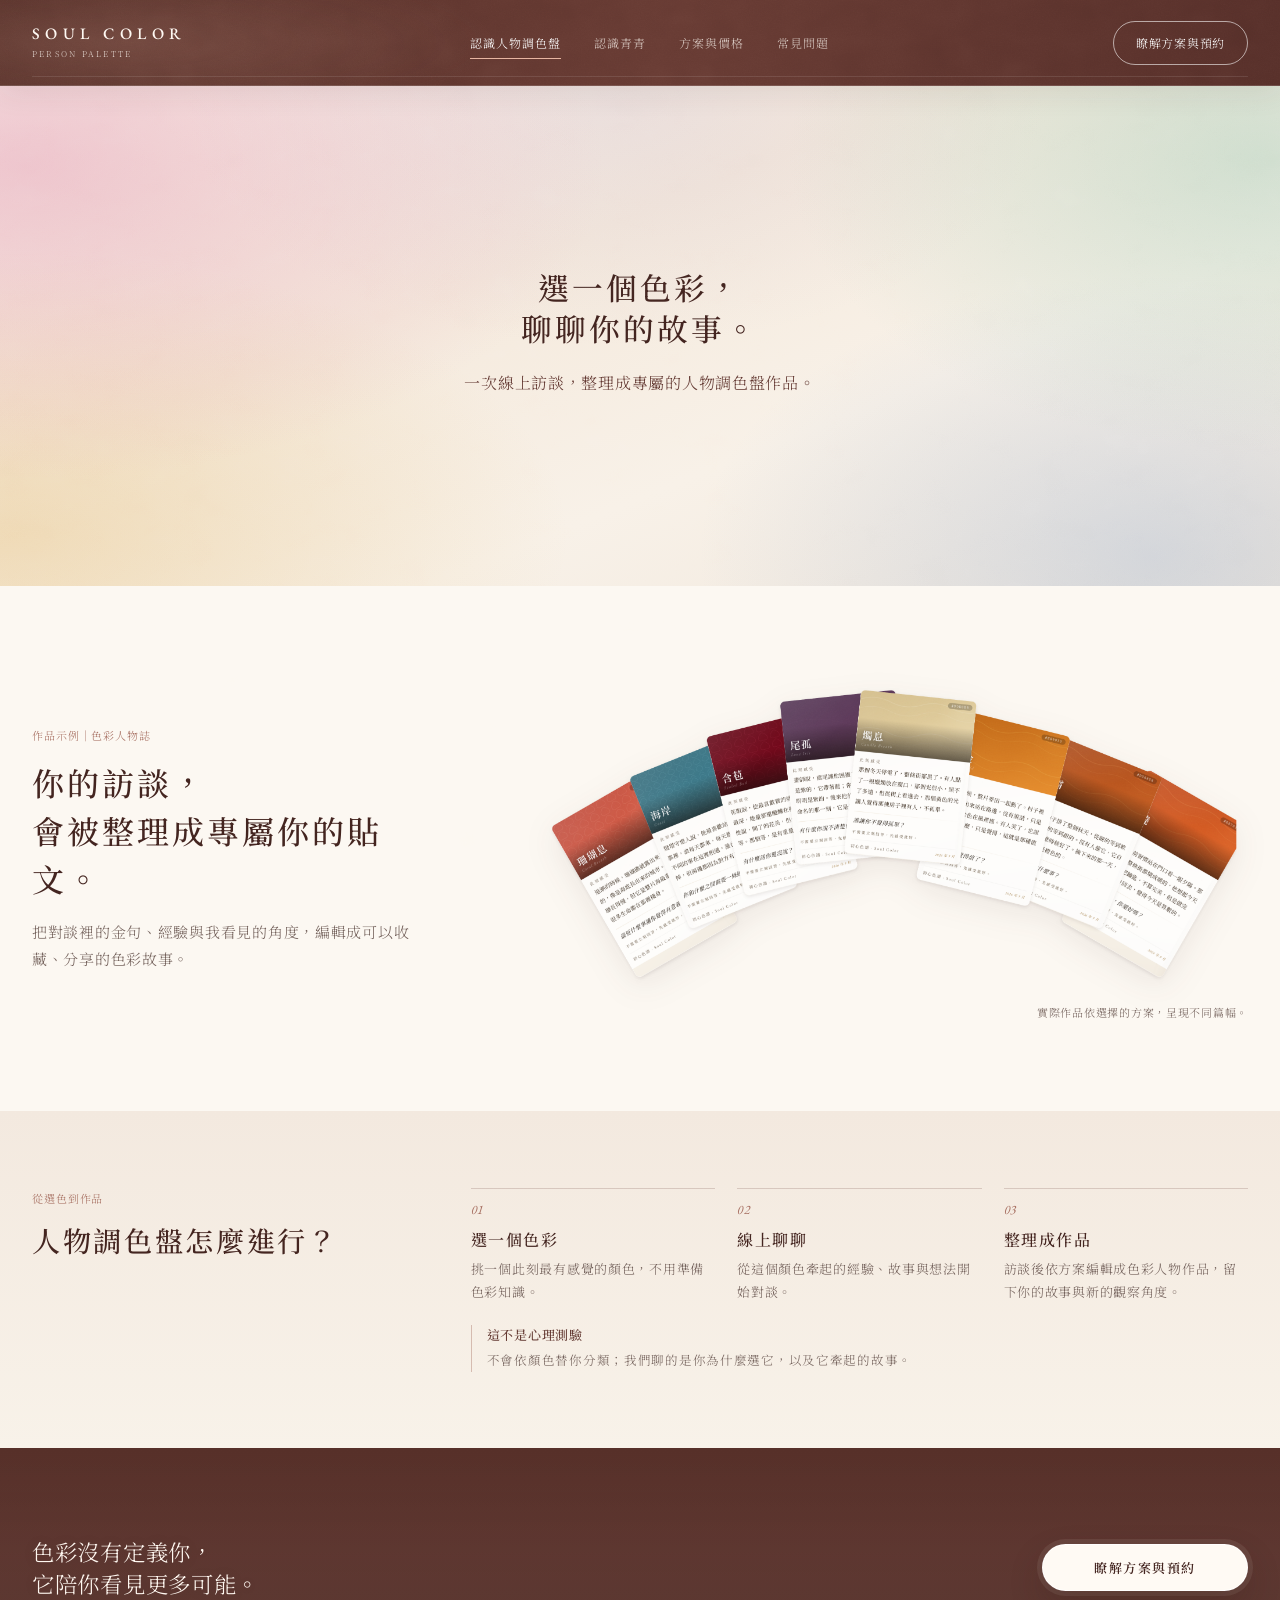
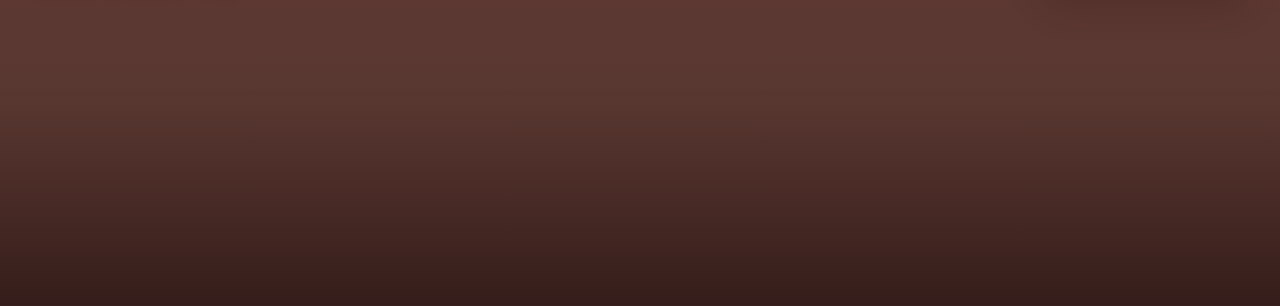
==== commit 7d9f4603: "Clarify about page story and preview" ====
--- a/about.html
+++ b/about.html
@@ -1,11 +1,10 @@
 <!doctype html>
-<html lang="zh-Hant"><head><meta charset="utf-8"><meta name="viewport" content="width=device-width,initial-scale=1,viewport-fit=cover"><title>關於人物調色盤｜Soul Color</title><meta name="description" content="色彩不是人格答案，而是開始對談的一種語言。認識人物調色盤為什麼存在。"><meta property="og:title" content="關於人物調色盤｜Soul Color"><meta property="og:description" content="色彩不是人格答案，而是開始對談的一種語言。"><meta property="og:type" content="website"><link rel="stylesheet" href="assets/styles.css?v=20261003clarity4"></head>
+<html lang="zh-Hant"><head><meta charset="utf-8"><meta name="viewport" content="width=device-width,initial-scale=1,viewport-fit=cover"><title>關於人物調色盤｜Soul Color</title><meta name="description" content="從選色與線上訪談開始，將你的故事整理成專屬的人物調色盤作品。"><meta property="og:title" content="關於人物調色盤｜Soul Color"><meta property="og:description" content="從選色與線上訪談開始，將你的故事整理成專屬的人物調色盤作品。"><meta property="og:type" content="website"><link rel="stylesheet" href="assets/styles.css?v=20261003aboutflow3"></head>
 <body data-page="about"><a class="skip-link" href="#main">跳至主要內容</a><header class="site-header" data-site-header></header>
 <main id="main">
-  <section class="page-hero page-hero--about"><div class="page-light-field" aria-hidden="true"></div><div class="page-hero-copy"><h1>換一種方式，<br>認識一個人。</h1><p class="lead">從色彩開始，讓你看見自己的不同面向。</p></div></section>
-  <section class="about-question section-pad reveal"><h2>標籤之外，<br>還有不同的自己。</h2><div class="copy"><p>我們常用職業、興趣介紹自己，卻不一定說完全部。</p><p>人物調色盤從你當下選的色彩開始，聊聊它牽起的經驗與想法。</p></div></section>
-  <section class="about-not-test section-pad reveal"><div><h2>這不是心理測驗。</h2><p class="lead">我不會用你選的顏色替你分類。</p></div><div class="question-paper"><p>「你為什麼會選這個色彩？」</p><p>「它讓你想起什麼？」</p><p>「如果換一個角度，你還會怎麼看自己？」</p><div class="paper-glow" aria-hidden="true"></div></div></section>
-  <section class="brand-story section-pad reveal" id="brand-story"><div class="story-index"><h2>色彩讓對話開始，<br>故事值得留下。</h2></div><div class="story-copy"><p class="story-note">先聊這個顏色為什麼吸引你。</p><p>我們從它牽起的經驗、在意的事與此刻的想法開始對談。</p><p>訪談後，我會整理你的金句與我的觀察，依方案設計成可收藏或分享的人物紀錄。</p></div></section>
+  <section class="page-hero page-hero--about"><div class="page-light-field" aria-hidden="true"></div><div class="page-hero-copy"><h1>選一個色彩，<br>聊聊你的故事。</h1><p class="lead">一次線上訪談，整理成專屬的人物調色盤作品。</p></div></section>
+  <section class="about-proof section-pad reveal" aria-labelledby="about-proof-title"><div class="about-proof-copy"><p class="about-proof-label">作品示例｜色彩人物誌</p><h2 id="about-proof-title">你的訪談，<br>會被整理成專屬你的貼文。</h2><p>把對談裡的金句、經驗與我看見的角度，編輯成可以收藏、分享的色彩故事。</p></div><figure class="about-proof-figure"><img src="assets/media/about-color-story-cards.png" alt="色彩人物誌作品示例，多張色彩故事卡以扇形排列" width="2453" height="1102" loading="lazy"><figcaption>實際作品依選擇的方案，呈現不同篇幅。</figcaption></figure></section>
+  <section class="about-process section-pad reveal" aria-labelledby="about-process-title"><div class="about-process-head"><p class="about-proof-label">從選色到作品</p><h2 id="about-process-title">人物調色盤怎麼進行？</h2></div><ol><li><span>01</span><div><h3>選一個色彩</h3><p>挑一個此刻最有感覺的顏色，不用準備色彩知識。</p></div></li><li><span>02</span><div><h3>線上聊聊</h3><p>從這個顏色牽起的經驗、故事與想法開始對談。</p></div></li><li><span>03</span><div><h3>整理成作品</h3><p>訪談後依方案編輯成色彩人物作品，留下你的故事與新的觀察角度。</p></div></li></ol><aside class="about-reassurance"><strong>這不是心理測驗</strong><p>不會依顏色替你分類；我們聊的是你為什麼選它，以及它牽起的故事。</p></aside></section>
 </main><div class="page-ending page-ending--about"><section class="closing-cta closing-cta--about reveal"><p><span>色彩沒有定義你，</span><span>它陪你看見更多可能。</span></p><a class="button button--primary" href="services.html">瞭解方案與預約</a></section><footer class="site-footer" data-site-footer></footer></div><a class="mobile-sticky order-link" href="https://forms.gle/53qNKfxwEG535emo6" target="_blank" rel="noopener noreferrer">預約人物調色盤</a><script src="assets/services-data.js?v=20261003clarity2"></script><script src="assets/site.js?v=20261003clarity1"></script></body></html>
 
 
--- a/assets/styles.css
+++ b/assets/styles.css
@@ -295,14 +295,6 @@
 .client-voices-grid--compact blockquote:nth-child(1) { grid-column:auto; min-height:190px; padding:30px 30px 28px; }
 .client-voices-grid--compact .voice-featured strong { font-size:clamp(18px,1.8vw,24px); }
 .client-voices-grid--compact .voice-featured p { font-size:14px; }
-.home-case .works-case-copy h2 { margin:12px 0 0; color:var(--wine-deep); }
-.home-outcomes { min-width:0; display:grid; grid-template-columns:1fr; border-top:1px solid rgba(100,58,51,.22); }
-.home-outcomes a { min-width:0; min-height:116px; padding:22px 54px 22px 0; position:relative; display:flex; flex-direction:column; justify-content:center; border-bottom:1px solid rgba(100,58,51,.22); transition:padding .3s var(--ease),background-color .3s ease; }
-.home-outcomes a::after { content:'→'; position:absolute; right:10px; top:50%; transform:translateY(-50%); font:300 19px var(--latin); color:var(--terracotta); }
-.home-outcomes a:hover { padding-left:14px; background:rgba(255,252,247,.48); }
-.home-outcomes span { font-size:10px; letter-spacing:.1em; color:var(--terracotta); }
-.home-outcomes strong { margin:6px 0 4px; font-size:clamp(18px,1.65vw,23px); font-weight:500; color:var(--wine-deep); }
-.home-outcomes small { font-size:12px; line-height:1.6; color:var(--muted); }
 .home-faq { display:grid; grid-template-columns:minmax(240px,.58fr) minmax(520px,1.42fr); gap:clamp(58px,8vw,116px); align-items:start; background:var(--quiet-paper); }
 .home-faq-head { position:sticky; top:112px; }
 .home-faq-head h2 { margin-bottom:25px; color:var(--wine); }
@@ -338,6 +330,7 @@
 .home-hero .light-field.has-spectrum-canvas i,
 .page-spectrum-field.has-spectrum-canvas i { display: none; }
 .spectrum-canvas { width: 100%; height: 100%; position: absolute; inset: 0; z-index: 1; display: block; opacity: .98; mix-blend-mode: multiply; }
+.home-hero .spectrum-canvas, .page-spectrum-field .spectrum-canvas { mix-blend-mode: normal; filter: saturate(1.12); }
 .page-spectrum-field i { --field-delay: 0s; position: absolute; z-index: 1; aspect-ratio: 1; border-radius: 50%; filter: blur(78px); opacity: 0; animation-name: glow-arrive,field-glow-breathe; animation-duration: 3.8s,20s; animation-timing-function: cubic-bezier(.22,.58,.3,1),ease-in-out; animation-delay: var(--field-delay),calc(var(--field-delay) + 3.8s); animation-iteration-count: 1,infinite; animation-fill-mode: forwards,both; }
 .page-spectrum-field i:nth-child(1) { width: 55%; top: -10%; left: -8%; background: radial-gradient(circle,#e0f4e8cc 0%,#c0d8d066 60%,transparent 100%); }
 .page-spectrum-field i:nth-child(2) { --field-delay: .35s; width: 45%; top: 5%; left: 55%; background: radial-gradient(circle,#ffb89ecc 0%,#ffa08066 60%,transparent 100%); }
@@ -377,6 +370,27 @@
 .about-takeaways li > span { padding-top: 3px; font: italic 400 25px/1 var(--latin); color: var(--terracotta); }
 .about-takeaways h3 { margin: 0 0 10px; font-size: clamp(21px,2vw,28px); font-weight: 500; line-height: 1.55; color: var(--wine-deep); text-wrap: balance; }
 .about-takeaways li p { max-width: 650px; margin: 0; color: var(--muted); }
+.about-proof, .about-process { padding-inline:var(--gutter); position:relative; }
+.about-proof { display:grid; grid-template-columns:minmax(240px,.72fr) minmax(0,1.28fr); gap:clamp(48px,8vw,112px); align-items:center; padding-block:clamp(58px,7vw,92px); background:var(--paper-light); }
+.about-proof-label { margin:0 0 12px; font-size:11px; letter-spacing:.08em; color:var(--terracotta); }
+.about-proof-copy h2, .about-process-head h2 { margin:0; color:var(--wine-deep); }
+.about-proof-copy h2 { max-width:420px; margin-bottom:16px; font-size:clamp(23px,2.5vw,32px); line-height:1.5; }
+.about-proof-copy > p:last-child { max-width:430px; margin:0; font-size:15px; line-height:1.8; color:var(--muted); }
+.about-proof-figure { width:100%; max-width:860px; margin:0; justify-self:end; }
+.about-proof-figure img { display:block; width:100%; height:auto; filter:drop-shadow(0 10px 16px rgba(62,39,32,.08)); }
+.about-proof-figure figcaption { margin-top:8px; text-align:right; font-size:11px; line-height:1.6; color:var(--muted); }
+.about-process { display:grid; grid-template-columns:minmax(220px,.62fr) minmax(0,1.38fr); column-gap:clamp(44px,7vw,96px); align-items:start; padding-block:clamp(52px,6vw,78px); background:linear-gradient(180deg,#f3e9df 0%,#f8f2e9 100%); }
+.about-process-head { grid-column:1; }
+.about-process-head .about-proof-label { margin-bottom:10px; }
+.about-process-head h2 { font-size:clamp(22px,2.2vw,29px); line-height:1.5; }
+.about-process ol { grid-column:2; display:grid; grid-template-columns:repeat(3,minmax(0,1fr)); gap:22px; margin:0; padding:0; list-style:none; }
+.about-process li { min-width:0; padding:14px 10px 0 0; display:grid; grid-template-columns:1fr; align-content:start; gap:12px; border-top:1px solid rgba(100,58,51,.2); }
+.about-process li > span { font:italic 400 13px/1 var(--latin); color:var(--terracotta); }
+.about-process li h3 { margin:0 0 6px; font-size:16px; line-height:1.5; font-weight:500; color:var(--wine-deep); }
+.about-process li p { max-width:245px; margin:0; font-size:13px; line-height:1.75; color:var(--muted); }
+.about-reassurance { grid-column:2; margin-top:22px; padding-left:15px; border-left:1px solid rgba(149,88,74,.34); }
+.about-reassurance strong { display:block; margin-bottom:4px; font-size:13px; line-height:1.6; font-weight:500; color:var(--wine); }
+.about-reassurance p { max-width:560px; margin:0; font-size:12.5px; line-height:1.72; color:var(--muted); }
 .about-manifesto { min-height: 410px; padding: clamp(70px,8vw,104px) var(--gutter); display: flex; flex-direction: column; justify-content: center; color: white; background:
   radial-gradient(ellipse 42% 70% at 16% 50%,rgba(231,181,161,.14),transparent 72%),
   linear-gradient(180deg,rgba(87,48,41,0) 0%,rgba(87,48,41,.14) 58%,#573029 100%),
@@ -593,7 +607,8 @@
 .profile-ending.ending-reveal.is-visible::after { animation:profile-ending-breathe 10s 2.55s ease-in-out infinite; }
 
 /* Services */
-.service-choice-guide { padding: clamp(60px,7vw,88px) var(--gutter); display: grid; grid-template-columns: minmax(230px,320px) minmax(0,1fr); gap: clamp(52px,8vw,112px); align-items: start; background: linear-gradient(155deg,rgba(250,246,240,.96),rgba(246,238,230,.72)); }
+body[data-page="services"]:not([data-service]) main { background:linear-gradient(180deg,#faf7f1 0%,#f8f2e9 100%); }
+.service-choice-guide { padding: clamp(60px,7vw,88px) var(--gutter); display: grid; grid-template-columns: minmax(230px,320px) minmax(0,1fr); gap: clamp(52px,8vw,112px); align-items: start; background:radial-gradient(ellipse 82% 70% at 8% 3%,rgba(207,113,139,.62),transparent 74%),radial-gradient(ellipse 76% 82% at 94% 88%,rgba(105,166,143,.48),transparent 76%),radial-gradient(ellipse 68% 60% at 48% 100%,rgba(222,151,92,.38),transparent 74%),linear-gradient(158deg,#f0dfd8 0%,#f5eae1 58%,#e9ede4 100%); }
 .choice-guide-heading .eyebrow { margin: 0 0 10px; }
 .choice-guide-heading h1,.choice-guide-heading h2 { margin:0; font-size:clamp(24px,2.4vw,34px); line-height:1.45; color:var(--wine-deep); }
 .choice-guide-heading > p:last-child { margin: 0; font-size: 13px; line-height: 1.85; color: var(--muted); }
@@ -640,6 +655,7 @@
 .service-row { padding:0; position:relative; isolation:isolate; display:grid; grid-template-columns:repeat(2,minmax(0,1fr)); gap:clamp(48px,6vw,82px); align-items:center; border:0; scroll-margin-top:96px; }
 .service-row::before { display:none; }
 .service-row:nth-child(even)::before { display:none; }
+.service-row + .service-row::before { content:""; display:block; position:absolute; inset-inline:0; top:-28px; height:1px; background:linear-gradient(90deg,transparent,rgba(100,58,51,.06) 12%,rgba(100,58,51,.18) 50%,rgba(100,58,51,.06) 88%,transparent); pointer-events:none; }
 .service-row > * { position:relative; z-index:1; }
 .service-copy { grid-column: 1; grid-row: 1; }
 .service-decision { grid-column:1; grid-row:2; align-self:start; }
@@ -648,6 +664,7 @@
 .service-row--reverse .service-visual { grid-column: 1; }
 .service-row--reverse .service-decision { grid-column:2; }
 .service-visual .product-stage { height: 390px; }
+.service-artwork-link { display:block; color:inherit; }
 .service-heading { display: flex; align-items: baseline; gap: 14px; }
 .service-purpose { margin: 0; font-size: 11px; letter-spacing: .12em; color: var(--terracotta); }
 .section-number { font: italic 400 27px/1 var(--latin); color: var(--terracotta); }
@@ -661,7 +678,7 @@
 .service-positioning { max-width:500px; margin:0; font-size:16px; line-height:1.72; }
 .service-use-case { max-width: 500px; margin: -10px 0 22px; font-size: 13px; line-height: 1.8; color: var(--muted); }
 .service-duration { margin-bottom: 14px; font-size: 13px; color: var(--wine); }
-.service-pricing { max-width: 560px; margin: 24px 0 26px; padding: 18px 0; display: grid; grid-template-columns: minmax(190px,.9fr) minmax(220px,1.1fr); gap: 24px; align-items: center; background: transparent; border-top: 1px solid rgba(100,58,51,.2); border-bottom: 1px solid rgba(100,58,51,.2); }
+.service-pricing { max-width: 560px; margin: 24px 0 26px; padding: 18px 16px; display: grid; grid-template-columns: minmax(190px,.9fr) minmax(220px,1.1fr); gap: 24px; align-items: center; background:linear-gradient(105deg,rgba(222,142,157,.22),rgba(226,183,104,.18)); border-top: 1px solid rgba(100,58,51,.2); border-bottom: 1px solid rgba(100,58,51,.2); }
 .service-pricing p { margin: 0; }
 .price-featured { padding: 0 24px 0 0; display: grid; grid-template-columns: auto 1fr; column-gap: 10px; align-items: baseline; }
 .price-featured span, .price-notes span { font-size: 11px; letter-spacing: .12em; color: var(--terracotta); }
@@ -779,6 +796,7 @@
 .service-case-links { width:100%; margin-top:20px; display:flex; align-items:center; justify-content:center; gap:8px; flex-wrap:nowrap; }
 .story-case-link { min-height:44px; margin-top:20px; padding:0 18px; display:inline-flex; align-items:center; justify-content:center; gap:10px; font-size:11px; letter-spacing:.1em; color:var(--wine-deep); background:rgba(255,252,247,.5); border:1px solid rgba(100,58,51,.22); border-radius:999px; transition:color .25s ease,border-color .25s ease,background .25s ease,transform .25s ease; }
 .service-case-links .story-case-link { min-width:0; margin-top:0; padding-inline:14px; white-space:nowrap; }
+.service-row--color-memory .service-case-links .story-case-link { min-height:46px; padding-inline:18px; font-size:12px; letter-spacing:.06em; }
 .story-case-link span { font:400 13px/1 var(--latin); color:var(--terracotta); }
 .story-case-link:hover,.story-case-link:focus-visible { color:var(--wine); background:rgba(255,252,247,.82); border-color:rgba(100,58,51,.42); transform:translateY(-1px); }
 .viewer-open { overflow:hidden; }
@@ -865,10 +883,10 @@
 .detail-hero-visual { width: 100%; position: relative; z-index: 1; min-width: 0; }
 .detail-hero .product-stage { height: 380px; }
 body[data-service] .detail-hero .page-light-field { background:
-  radial-gradient(ellipse 58% 76% at 0% 26%,rgba(222,132,164,.2),transparent 76%),
-  radial-gradient(ellipse 54% 72% at 100% 18%,rgba(139,194,170,.15),transparent 78%),
-  radial-gradient(ellipse 54% 68% at 78% 100%,rgba(225,180,91,.12),transparent 80%),
-  linear-gradient(150deg,#fbf7f2 0%,#f8f1ea 48%,#f7f3ed 100%); }
+  radial-gradient(ellipse 62% 78% at 0% 26%,rgba(207,113,139,.52),transparent 76%),
+  radial-gradient(ellipse 58% 76% at 100% 18%,rgba(105,166,143,.4),transparent 78%),
+  radial-gradient(ellipse 58% 72% at 78% 100%,rgba(222,151,92,.32),transparent 80%),
+  linear-gradient(150deg,#f0d9cf 0%,#efddd3 48%,#efe3d6 100%); }
 .service-logistics { margin: 0 0 26px; padding-top: 16px; display: flex; flex-wrap: wrap; gap: 8px 0; border-top: 1px solid var(--line); font-size: 13px; color: var(--muted); }
 .service-logistics span:not(:last-child)::after { content: '·'; margin: 0 10px; color: var(--terracotta); }
 .detail-fit, .detail-deliver { display: grid; grid-template-columns: minmax(280px,.8fr) minmax(0,1.2fr); gap: clamp(52px,8vw,118px); }
@@ -993,10 +1011,11 @@
   .section-pad { padding-top:56px; padding-bottom:56px; }
   .button { min-height:46px; max-width:260px; font-size:11.5px; }
   .text-link { min-height:46px; font-size:11.5px; }
-  .home-hero { min-height: auto; padding-top: 48px; padding-bottom: 64px; grid-template-columns: 1fr; gap: 0; background:radial-gradient(ellipse 78% 34% at 12% 10%,rgba(216,151,132,.1),transparent 72%),radial-gradient(ellipse 72% 38% at 91% 42%,rgba(226,190,133,.08),transparent 74%),linear-gradient(158deg,#fbf7f1 0%,#f7efe6 54%,#faf5ed 100%); }
+  .home-hero { min-height: auto; padding-top: 48px; padding-bottom: 28px; grid-template-columns: 1fr; gap: 0; background:radial-gradient(ellipse 78% 34% at 12% 10%,rgba(216,151,132,.14),transparent 72%),radial-gradient(ellipse 72% 38% at 91% 42%,rgba(226,190,133,.11),transparent 74%),linear-gradient(158deg,#fbf7f1 0%,#f7efe6 54%,#f8f2ea 100%); }
   body[data-page="home"] .home-hero::after { opacity:.62; }
   body[data-page="home"] .home-hero::before { display:none; }
-  body[data-page="home"] .home-hero .light-field { top:52%; bottom:-1px; -webkit-mask-image:linear-gradient(to bottom,transparent 0%,rgba(0,0,0,.35) 13%,#000 28%); mask-image:linear-gradient(to bottom,transparent 0%,rgba(0,0,0,.35) 13%,#000 28%); }
+  body[data-page="home"] .home-hero .light-field { top:0; bottom:0; -webkit-mask-image:linear-gradient(to bottom,transparent 0%,transparent 27%,rgba(0,0,0,.1) 39%,rgba(0,0,0,.34) 56%,rgba(0,0,0,.76) 76%,#000 86%,rgba(0,0,0,.62) 94%,transparent 100%); mask-image:linear-gradient(to bottom,transparent 0%,transparent 27%,rgba(0,0,0,.1) 39%,rgba(0,0,0,.34) 56%,rgba(0,0,0,.76) 76%,#000 86%,rgba(0,0,0,.62) 94%,transparent 100%); }
+  body[data-page="home"] .home-hero .light-field.has-spectrum-canvas { background:transparent; }
   .hero-copy { max-width: none; text-align: center; }
   .hero-copy .eyebrow { margin-bottom:12px; font-size:9px; letter-spacing:.18em; }
   .hero-copy h1 { font-size: clamp(24px,6.15vw,26px); line-height: 1.36; }
@@ -1028,7 +1047,6 @@
   .hero-side-note { display: none; }
   .home-intro, .works-intro { grid-template-columns: 1fr; gap: 34px; }
   .home-intro { padding-bottom:42px; }
-  .home-case { padding-top:34px; }
   .home-intro-copy p { margin-bottom: 20px; }
   .home-intro-emphasis { padding:15px 0 15px 18px; font-size:17px; }
   .signature-method { gap:32px; }
@@ -1070,23 +1088,27 @@
   .home-close .button-row { flex-direction:row; }
   .home-close, .closing-cta { min-height:184px; padding-top:34px; padding-bottom:34px; }
   .home-close h2, .closing-cta > p, .closing-cta > div > p { font-size: 18px; line-height: 1.45; }
+  body[data-page="faq"] .closing-cta { min-height:168px; padding-top:28px; padding-bottom:28px; }
+  body[data-page="faq"] .closing-cta > div > p { margin-bottom:16px; font-size:15px; line-height:1.55; }
   .page-hero { min-height:244px; padding-top:40px; padding-bottom:40px; place-items:center start; text-align:left; }
   .page-hero--about { min-height:0; padding-top:32px; padding-bottom:20px; }
   .page-hero-copy { width: 100%; }
   .page-hero .lead { margin-inline: 0; }
   .page-hero h1 { font-size: 18px; line-height: 1.44; }
+  body[data-page="about"] .page-hero h1 { font-size: 21px; line-height: 1.42; letter-spacing: .025em; }
+  body[data-page="about"] .page-hero .lead { margin-top: 12px; font-size: 13.5px; line-height: 1.68; }
   .about-question, .about-not-test, .brand-story { --about-section-space: 22px; grid-template-columns: 1fr; gap: 16px; padding-block: var(--about-section-space); }
-  .about-question h2, .about-not-test h2, .brand-story h2 { margin:0; font-size:22px; line-height:1.48; }
+  .about-question h2, .about-not-test h2, .brand-story h2 { margin:0; font-size:18px; line-height:1.52; letter-spacing:.015em; }
   .about-takeaways { grid-template-columns: 1fr; gap: 40px; }
   .about-takeaways-head { position: static; }
   .about-takeaways li { min-height: 0; grid-template-columns: 44px minmax(0,1fr); gap: 12px; padding: 25px 0; }
   .about-takeaways li > span { font-size: 21px; }
   .about-takeaways h3 { font-size: 16.5px; line-height: 1.48; }
-  .about-question .copy, .brand-story .story-copy { font-size: 14px; line-height: 1.75; }
+  .about-question .copy, .brand-story .story-copy { font-size: 13.5px; line-height: 1.75; }
   .about-question .copy p, .brand-story .story-copy p { margin-bottom:14px; }
   .about-question .copy p:last-child, .brand-story .story-copy p:last-child { margin-bottom:0; }
   .question-paper { min-height: 0; padding: 28px 24px 24px; transform: rotate(-.35deg); }
-  .question-paper p { margin-bottom: 12px; font-size: 15px; line-height: 1.62; }
+  .question-paper p { margin-bottom: 12px; font-size: 14px; line-height: 1.72; letter-spacing:.01em; }
   .story-index { position: static; }
   .story-index > span { font-size: 48px; }
   .story-note { margin-top: 0; }
@@ -1098,6 +1120,25 @@
   .closing-cta-actions { width:100%; flex-direction:row; flex-wrap:nowrap; justify-content:center; gap:8px; }
   .closing-cta-actions .button { min-width:0; padding-inline:15px; flex:0 1 auto; font-size:10.5px; white-space:nowrap; }
   .closing-cta-actions .closing-cta-link { padding-inline:2px; flex:0 1 auto; font-size:9.5px; white-space:nowrap; }
+  .about-proof, .about-process { grid-template-columns:1fr; gap:17px; padding:40px var(--gutter); }
+  .about-proof-label { margin-bottom:7px; font-size:10px; }
+  .about-proof-copy h2 { max-width:320px; margin-bottom:9px; font-size:18px; line-height:1.52; }
+  .about-proof-copy > p:last-child { font-size:13px; line-height:1.72; }
+  .about-proof-figure { width:min(100%,300px); justify-self:center; }
+  .about-proof-figure img { filter:drop-shadow(0 7px 12px rgba(62,39,32,.07)); }
+  .about-proof-figure figcaption { margin-top:5px; font-size:10px; }
+  .about-process { padding-top:40px; padding-bottom:42px; row-gap:18px; }
+  .about-process-head { grid-column:1; }
+  .about-process-head .about-proof-label { margin-bottom:6px; }
+  .about-process-head h2 { font-size:18px; line-height:1.5; }
+  .about-process ol { grid-column:1; grid-template-columns:1fr; gap:0; }
+  .about-process li { padding:13px 0; grid-template-columns:28px minmax(0,1fr); gap:0 12px; }
+  .about-process li > span { grid-column:1; grid-row:1 / span 2; padding-top:3px; font-size:12px; }
+  .about-process li h3 { margin:0 0 3px; font-size:14px; line-height:1.5; }
+  .about-process li p { max-width:100%; font-size:12.5px; line-height:1.68; }
+  .about-reassurance { grid-column:1; margin-top:0; padding-left:12px; }
+  .about-reassurance strong { margin-bottom:3px; font-size:12.5px; }
+  .about-reassurance p { font-size:12px; line-height:1.7; }
   .profile-hero { min-height: auto; padding-top: 72px; padding-bottom: 82px; grid-template-columns: 1fr; gap: 58px; }
   .profile-hero-copy h1 { font-size: 19px; line-height: 1.38; letter-spacing: .06em; }
   .profile-hero-intro { max-width: 310px; font-size: 12.5px; line-height: 1.68; letter-spacing: .03em; }
@@ -1171,6 +1212,7 @@
   .services-list { padding-top:56px; padding-bottom:56px; gap:56px; }
   .service-row { padding:0; row-gap:0; }
   .service-row + .service-row { border-top:0; }
+  .service-row + .service-row::before { top:-28px; }
   .service-row::before { inset:0 calc(var(--gutter) * -1); }
   .service-heading { gap:10px; }
   .section-number { font-size:20px; }
@@ -1231,6 +1273,7 @@
   .story-case-link { min-height:44px; margin-top:8px; padding-inline:16px; font-size:10.5px; }
   .service-case-links { width:100%; margin-top:8px; gap:5px; }
   .service-case-links .story-case-link { min-height:44px; padding-inline:7px; gap:3px; flex:0 1 auto; font-size:clamp(8.7px,2.4vw,10.5px); letter-spacing:.02em; }
+  .service-row--color-memory .service-case-links .story-case-link { min-height:46px; padding-inline:16px; gap:8px; font-size:12px; letter-spacing:.05em; }
   .service-case-links .story-case-link span { font-size:10px; }
   .service-case-links .story-case-link--wide { font-size:clamp(8.4px,2.25vw,9.8px); }
   .story-deck article { width: clamp(84px,30%,108px); bottom: 12px; }
@@ -1280,10 +1323,12 @@
   .detail-hero h1 { font-size: 18px; }
   .detail-hero .product-stage { height:250px; }
   .detail-fit, .detail-deliver { grid-template-columns:1fr; gap:28px; }
+  .detail-fit.section-pad { padding-bottom:24px; }
+  .detail-fit + .detail-deliver.section-pad { padding-top:24px; }
   .detail-process ol { margin-top:32px; }
   .detail-process li { grid-template-columns:46px 1fr; gap:14px; padding-left:34px; padding-bottom:30px; border:0; }
   .detail-process li::after { left: 12px; top: 50px; }
-  .detail-process li span { font-size: 38px; }
+  .detail-process li span { font-size: 26px; }
   .detail-process li strong { font-size: 14px; }
   .site-footer { grid-template-columns:1fr; padding:30px var(--gutter) calc(28px + env(safe-area-inset-bottom)); gap:16px; }
   .footer-brand span { font-size: 7px; letter-spacing: .26em; opacity: .4; }
@@ -1292,9 +1337,6 @@
 }
 
 @media (max-width: 480px) {
-  .home-outcomes { grid-template-columns:1fr; gap:0; border-top:1px solid rgba(100,58,51,.18); }
-  .home-outcomes a { min-height:112px; padding:20px 42px 20px 0; display:flex; border-top:0; border-bottom:1px solid rgba(100,58,51,.18); }
-  .home-outcomes strong { font-size:17.5px; }
   .client-voices-grid { grid-template-columns:1fr; }
   .client-voices-grid--compact blockquote:nth-child(1) { min-height:0; padding:28px 24px; }
   .client-voices-grid blockquote:nth-child(1) { grid-column:auto; min-height:0; padding:28px 24px; }
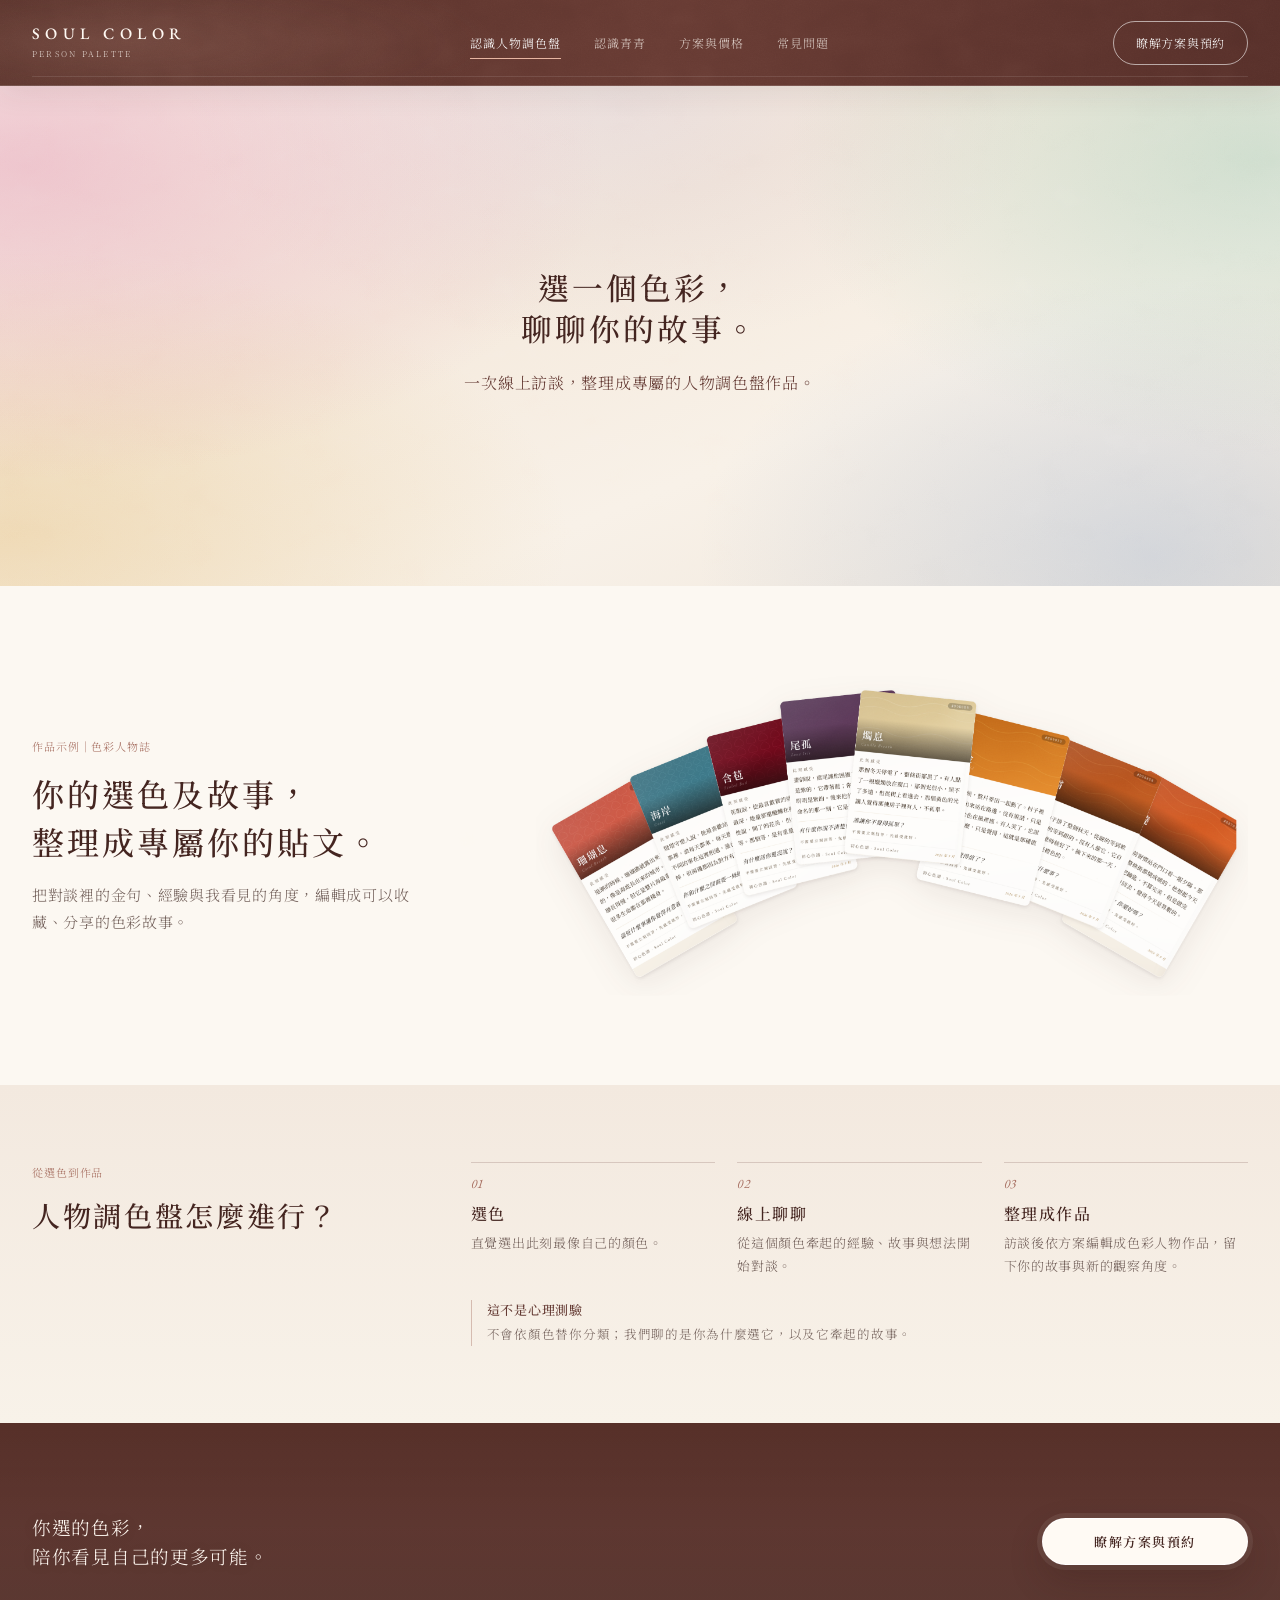
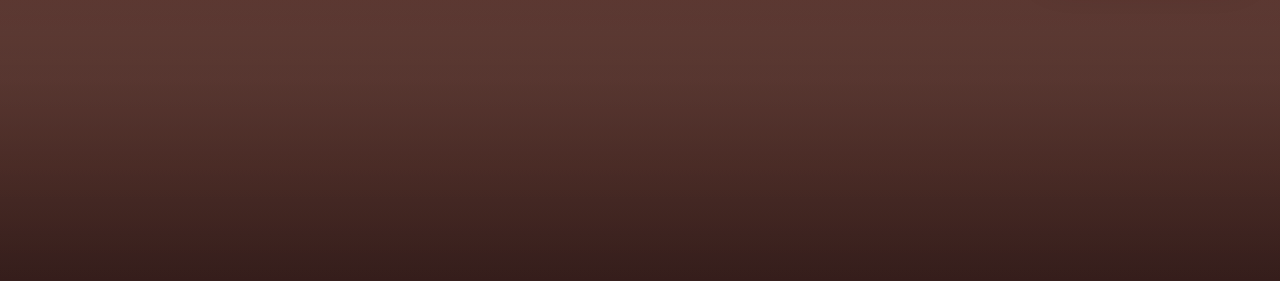
==== commit 2b5d58f5: "Remove homepage comparison button and refine copy" ====
--- a/about.html
+++ b/about.html
@@ -1,11 +1,11 @@
 <!doctype html>
-<html lang="zh-Hant"><head><meta charset="utf-8"><meta name="viewport" content="width=device-width,initial-scale=1,viewport-fit=cover"><title>關於人物調色盤｜Soul Color</title><meta name="description" content="從選色與線上訪談開始，將你的故事整理成專屬的人物調色盤作品。"><meta property="og:title" content="關於人物調色盤｜Soul Color"><meta property="og:description" content="從選色與線上訪談開始，將你的故事整理成專屬的人物調色盤作品。"><meta property="og:type" content="website"><link rel="stylesheet" href="assets/styles.css?v=20261003aboutflow3"></head>
+<html lang="zh-Hant"><head><meta charset="utf-8"><meta name="viewport" content="width=device-width,initial-scale=1,viewport-fit=cover"><title>關於人物調色盤｜Soul Color</title><meta name="description" content="從選色與線上訪談開始，將你的故事整理成專屬的人物調色盤作品。"><meta property="og:title" content="關於人物調色盤｜Soul Color"><meta property="og:description" content="從選色與線上訪談開始，將你的故事整理成專屬的人物調色盤作品。"><meta property="og:type" content="website"><link rel="stylesheet" href="assets/styles.css?v=20261003aboutflow5"></head>
 <body data-page="about"><a class="skip-link" href="#main">跳至主要內容</a><header class="site-header" data-site-header></header>
 <main id="main">
   <section class="page-hero page-hero--about"><div class="page-light-field" aria-hidden="true"></div><div class="page-hero-copy"><h1>選一個色彩，<br>聊聊你的故事。</h1><p class="lead">一次線上訪談，整理成專屬的人物調色盤作品。</p></div></section>
-  <section class="about-proof section-pad reveal" aria-labelledby="about-proof-title"><div class="about-proof-copy"><p class="about-proof-label">作品示例｜色彩人物誌</p><h2 id="about-proof-title">你的訪談，<br>會被整理成專屬你的貼文。</h2><p>把對談裡的金句、經驗與我看見的角度，編輯成可以收藏、分享的色彩故事。</p></div><figure class="about-proof-figure"><img src="assets/media/about-color-story-cards.png" alt="色彩人物誌作品示例，多張色彩故事卡以扇形排列" width="2453" height="1102" loading="lazy"><figcaption>實際作品依選擇的方案，呈現不同篇幅。</figcaption></figure></section>
-  <section class="about-process section-pad reveal" aria-labelledby="about-process-title"><div class="about-process-head"><p class="about-proof-label">從選色到作品</p><h2 id="about-process-title">人物調色盤怎麼進行？</h2></div><ol><li><span>01</span><div><h3>選一個色彩</h3><p>挑一個此刻最有感覺的顏色，不用準備色彩知識。</p></div></li><li><span>02</span><div><h3>線上聊聊</h3><p>從這個顏色牽起的經驗、故事與想法開始對談。</p></div></li><li><span>03</span><div><h3>整理成作品</h3><p>訪談後依方案編輯成色彩人物作品，留下你的故事與新的觀察角度。</p></div></li></ol><aside class="about-reassurance"><strong>這不是心理測驗</strong><p>不會依顏色替你分類；我們聊的是你為什麼選它，以及它牽起的故事。</p></aside></section>
-</main><div class="page-ending page-ending--about"><section class="closing-cta closing-cta--about reveal"><p><span>色彩沒有定義你，</span><span>它陪你看見更多可能。</span></p><a class="button button--primary" href="services.html">瞭解方案與預約</a></section><footer class="site-footer" data-site-footer></footer></div><a class="mobile-sticky order-link" href="https://forms.gle/53qNKfxwEG535emo6" target="_blank" rel="noopener noreferrer">預約人物調色盤</a><script src="assets/services-data.js?v=20261003clarity2"></script><script src="assets/site.js?v=20261003clarity1"></script></body></html>
+  <section class="about-proof section-pad reveal" aria-labelledby="about-proof-title"><div class="about-proof-copy"><p class="about-proof-label">作品示例｜色彩人物誌</p><h2 id="about-proof-title">你的選色及故事，<br>整理成專屬你的貼文。</h2><p>把對談裡的金句、經驗與我看見的角度，編輯成可以收藏、分享的色彩故事。</p></div><figure class="about-proof-figure"><img src="assets/media/about-color-story-cards.png" alt="色彩人物誌作品示例，多張色彩故事卡以扇形排列" width="2453" height="1102" loading="lazy"></figure></section>
+  <section class="about-process section-pad reveal" aria-labelledby="about-process-title"><div class="about-process-head"><p class="about-proof-label">從選色到作品</p><h2 id="about-process-title">人物調色盤怎麼進行？</h2></div><ol><li><span>01</span><div><h3>選色</h3><p>直覺選出此刻最像自己的顏色。</p></div></li><li><span>02</span><div><h3>線上聊聊</h3><p>從這個顏色牽起的經驗、故事與想法開始對談。</p></div></li><li><span>03</span><div><h3>整理成作品</h3><p>訪談後依方案編輯成色彩人物作品，留下你的故事與新的觀察角度。</p></div></li></ol><aside class="about-reassurance"><strong>這不是心理測驗</strong><p>不會依顏色替你分類；我們聊的是你為什麼選它，以及它牽起的故事。</p></aside></section>
+</main><div class="page-ending page-ending--about"><section class="closing-cta closing-cta--about reveal"><p><span>你選的色彩，</span><span>陪你看見自己的更多可能。</span></p><a class="button button--primary" href="services.html">瞭解方案與預約</a></section><footer class="site-footer" data-site-footer></footer></div><a class="mobile-sticky order-link" href="https://forms.gle/53qNKfxwEG535emo6" target="_blank" rel="noopener noreferrer">預約人物調色盤</a><script src="assets/services-data.js?v=20261003clarity2"></script><script src="assets/site.js?v=20261003clarity1"></script></body></html>
 
 
 
--- a/assets/styles.css
+++ b/assets/styles.css
@@ -280,7 +280,6 @@
 .client-voices-copy h2 { margin: 0 0 22px; color: var(--wine); }
 .client-voices-copy h2 span { display: block; }
 .client-voices-copy > p:last-child { margin: 0; color: var(--muted); }
-.client-voices-copy .button { margin-top:26px; }
 .client-voices-grid { display: grid; grid-template-columns: repeat(2,minmax(0,1fr)); gap: 14px; perspective: 900px; }
 .client-voices-grid blockquote { min-height: 146px; margin: 0; padding: 27px 29px 25px; position: relative; isolation: isolate; overflow: hidden; background: rgba(255,252,247,.86); border: 1px solid rgba(100,58,51,.1); border-radius: 1px 3px 2px 1px; box-shadow: 0 14px 28px rgba(68,37,32,.07),3px 5px 0 rgba(155,111,93,.035); }
 .client-voices-grid blockquote::before { content: ''; position: absolute; inset: 0; z-index: -1; opacity: .22; pointer-events: none; background-image: url("data:image/svg+xml,%3Csvg viewBox='0 0 180 180' xmlns='http://www.w3.org/2000/svg'%3E%3Cfilter id='p'%3E%3CfeTurbulence type='fractalNoise' baseFrequency='.72' numOctaves='4' seed='12'/%3E%3C/filter%3E%3Crect width='100%25' height='100%25' filter='url(%23p)' opacity='.1'/%3E%3C/svg%3E"); mix-blend-mode: multiply; }
@@ -303,7 +302,6 @@
 .home-close .button-row { justify-content:center; }
 body[data-page="home"] .home-intro,
 body[data-page="home"] .client-voices { background: #f8f2ea; }
-body[data-page="home"] .client-voices { box-shadow: inset 0 1px rgba(100,58,51,.12); }
 
 /* Interior page hero */
 .page-hero { min-height: 500px; padding: 86px var(--gutter); position: relative; display: grid; place-items: center; text-align: center; overflow: hidden; isolation: isolate; }
@@ -378,7 +376,8 @@
 .about-proof-copy > p:last-child { max-width:430px; margin:0; font-size:15px; line-height:1.8; color:var(--muted); }
 .about-proof-figure { width:100%; max-width:860px; margin:0; justify-self:end; }
 .about-proof-figure img { display:block; width:100%; height:auto; filter:drop-shadow(0 10px 16px rgba(62,39,32,.08)); }
-.about-proof-figure figcaption { margin-top:8px; text-align:right; font-size:11px; line-height:1.6; color:var(--muted); }
+.about-proof.is-visible .about-proof-figure img { animation:about-fan-wipe 1.35s var(--ease) .18s both; }
+@keyframes about-fan-wipe { from { clip-path:inset(0 100% 0 0); } to { clip-path:inset(0); } }
 .about-process { display:grid; grid-template-columns:minmax(220px,.62fr) minmax(0,1.38fr); column-gap:clamp(44px,7vw,96px); align-items:start; padding-block:clamp(52px,6vw,78px); background:linear-gradient(180deg,#f3e9df 0%,#f8f2e9 100%); }
 .about-process-head { grid-column:1; }
 .about-process-head .about-proof-label { margin-bottom:10px; }
@@ -449,7 +448,7 @@
 body:has(.closing-cta.reveal.is-visible) .site-footer { opacity:1; clip-path:inset(0); transform:none; }
 .closing-cta--about { min-height:240px; margin-top:-1px; padding-block:56px; flex-direction:row; justify-content:space-between; text-align:left; background:linear-gradient(180deg,#573029 0%,#5b332d 24%,#653a34 48%,#71423b 70%,#7c4942 86%,#855048 100%); border-top:0; }
 .closing-cta--about::before { display: none; }
-.closing-cta--about > p { max-width:540px; margin:0; }
+.closing-cta--about > p { max-width:540px; margin:0; font-size:clamp(16px,1.45vw,22px); line-height:1.55; }
 .closing-cta--about .button { flex:0 0 auto; }
 
 /* Creator profile */
@@ -1116,7 +1115,7 @@
   .about-manifesto blockquote { font-size: 15.5px; line-height: 1.5; letter-spacing: .025em; }
   .about-manifesto cite { margin-top: 26px; font-size: 9px; }
   .closing-cta--about { min-height:210px; padding-top:40px; padding-bottom:40px; flex-direction:column; justify-content:center; text-align:center; }
-  .closing-cta--about > p { margin-bottom:24px; }
+  .closing-cta--about > p { margin-bottom:24px; font-size:15px; line-height:1.5; }
   .closing-cta-actions { width:100%; flex-direction:row; flex-wrap:nowrap; justify-content:center; gap:8px; }
   .closing-cta-actions .button { min-width:0; padding-inline:15px; flex:0 1 auto; font-size:10.5px; white-space:nowrap; }
   .closing-cta-actions .closing-cta-link { padding-inline:2px; flex:0 1 auto; font-size:9.5px; white-space:nowrap; }
@@ -1126,7 +1125,6 @@
   .about-proof-copy > p:last-child { font-size:13px; line-height:1.72; }
   .about-proof-figure { width:min(100%,300px); justify-self:center; }
   .about-proof-figure img { filter:drop-shadow(0 7px 12px rgba(62,39,32,.07)); }
-  .about-proof-figure figcaption { margin-top:5px; font-size:10px; }
   .about-process { padding-top:40px; padding-bottom:42px; row-gap:18px; }
   .about-process-head { grid-column:1; }
   .about-process-head .about-proof-label { margin-bottom:6px; }
@@ -1361,6 +1359,7 @@
   .profile-paper { animation:none !important; opacity:1; transform:rotate(-.65deg); }
   .profile-paper p, .profile-paper strong { animation:none !important; opacity:1; transform:none; }
   .reveal { opacity: 1; transform: none; }
+  .about-proof-figure img { animation:none !important; clip-path:none !important; }
   .title-reveal-line { opacity:1 !important; transform:none !important; transition:none !important; }
   .process-reveal .service-process-head > *, .process-reveal li { opacity: 1; transform: none; }
   .ending-reveal::before,
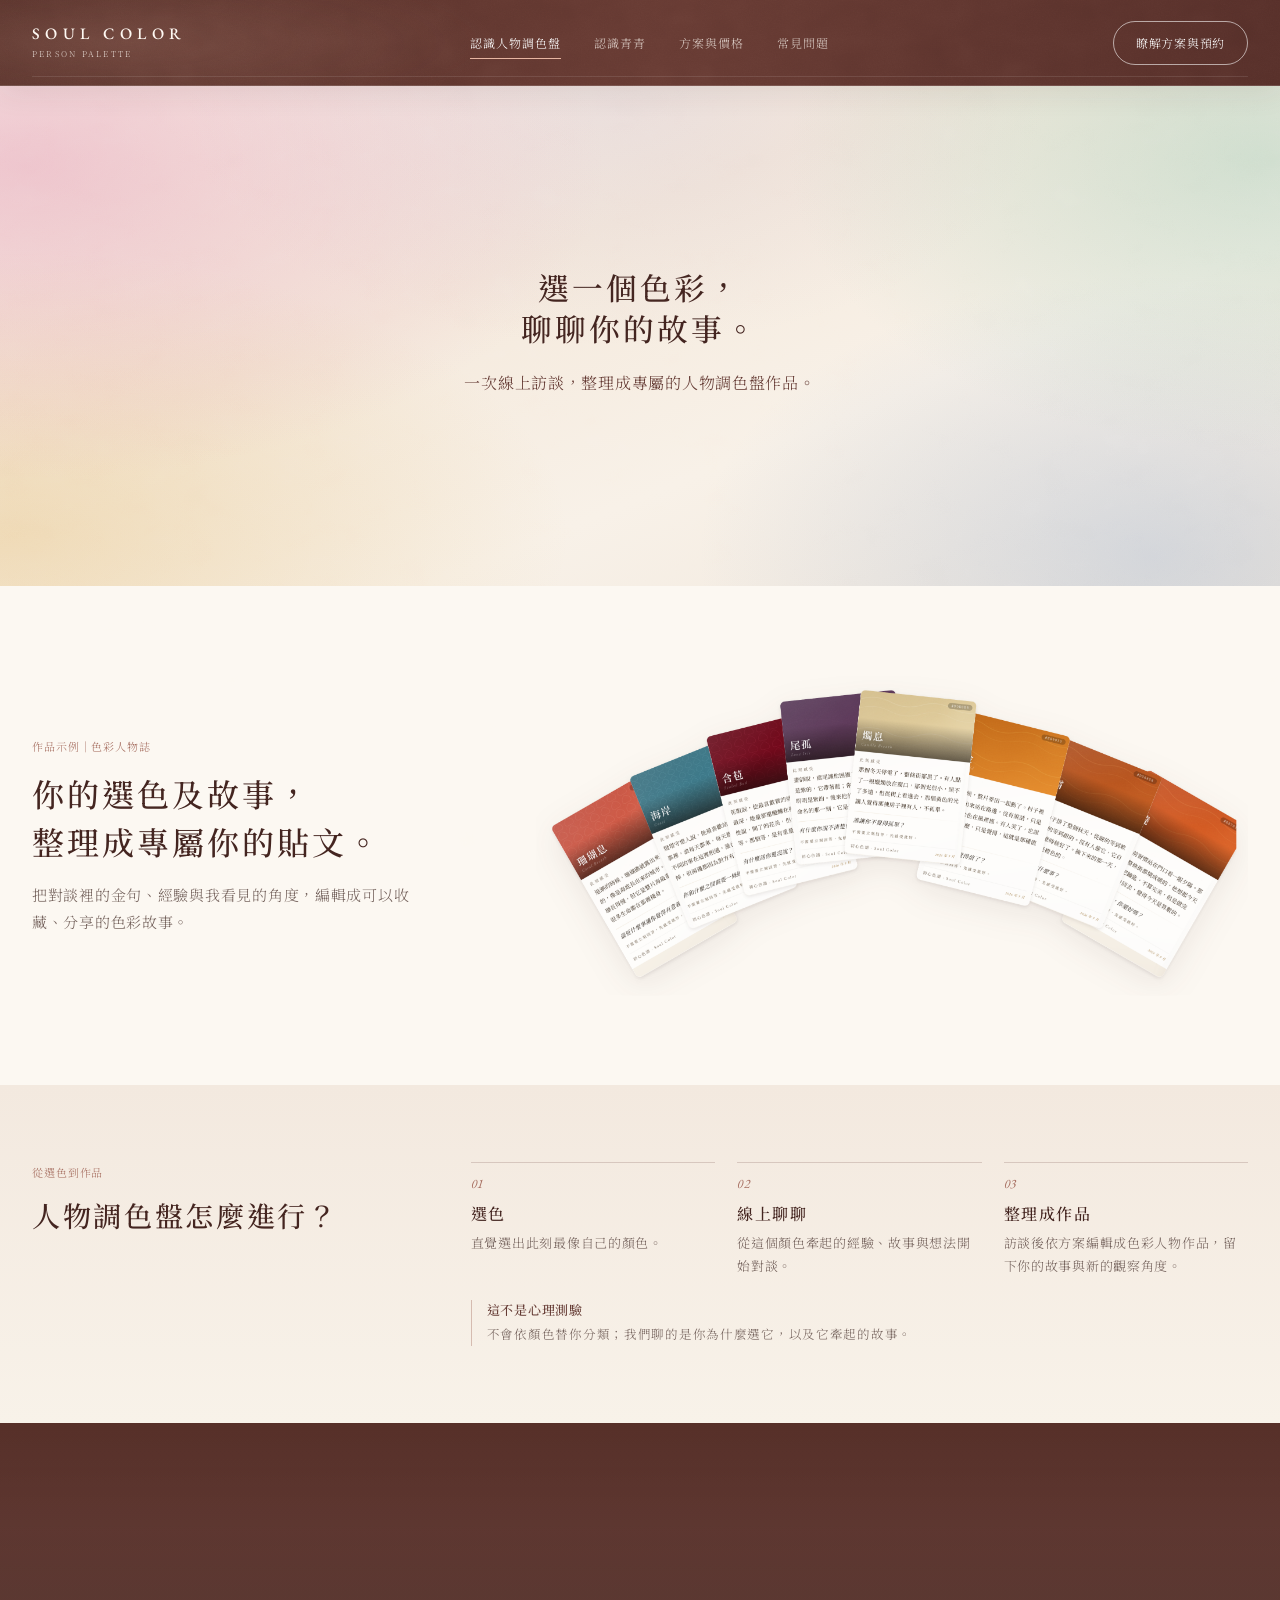
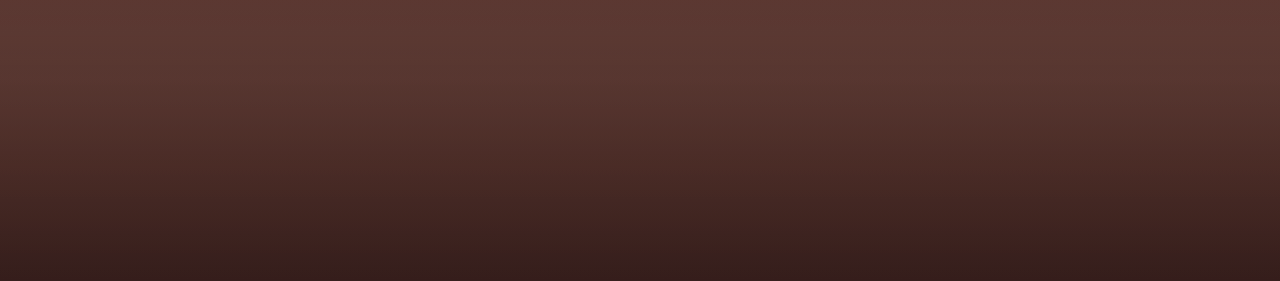
==== commit dea7f6ae: "Add subtle glowing star cursor" ====
--- a/about.html
+++ b/about.html
@@ -5,7 +5,7 @@
   <section class="page-hero page-hero--about"><div class="page-light-field" aria-hidden="true"></div><div class="page-hero-copy"><h1>選一個色彩，<br>聊聊你的故事。</h1><p class="lead">一次線上訪談，整理成專屬的人物調色盤作品。</p></div></section>
   <section class="about-proof section-pad reveal" aria-labelledby="about-proof-title"><div class="about-proof-copy"><p class="about-proof-label">作品示例｜色彩人物誌</p><h2 id="about-proof-title">你的選色及故事，<br>整理成專屬你的貼文。</h2><p>把對談裡的金句、經驗與我看見的角度，編輯成可以收藏、分享的色彩故事。</p></div><figure class="about-proof-figure"><img src="assets/media/about-color-story-cards.png" alt="色彩人物誌作品示例，多張色彩故事卡以扇形排列" width="2453" height="1102" loading="lazy"></figure></section>
   <section class="about-process section-pad reveal" aria-labelledby="about-process-title"><div class="about-process-head"><p class="about-proof-label">從選色到作品</p><h2 id="about-process-title">人物調色盤怎麼進行？</h2></div><ol><li><span>01</span><div><h3>選色</h3><p>直覺選出此刻最像自己的顏色。</p></div></li><li><span>02</span><div><h3>線上聊聊</h3><p>從這個顏色牽起的經驗、故事與想法開始對談。</p></div></li><li><span>03</span><div><h3>整理成作品</h3><p>訪談後依方案編輯成色彩人物作品，留下你的故事與新的觀察角度。</p></div></li></ol><aside class="about-reassurance"><strong>這不是心理測驗</strong><p>不會依顏色替你分類；我們聊的是你為什麼選它，以及它牽起的故事。</p></aside></section>
-</main><div class="page-ending page-ending--about"><section class="closing-cta closing-cta--about reveal"><p><span>你選的色彩，</span><span>陪你看見自己的更多可能。</span></p><a class="button button--primary" href="services.html">瞭解方案與預約</a></section><footer class="site-footer" data-site-footer></footer></div><a class="mobile-sticky order-link" href="https://forms.gle/53qNKfxwEG535emo6" target="_blank" rel="noopener noreferrer">預約人物調色盤</a><script src="assets/services-data.js?v=20261003clarity2"></script><script src="assets/site.js?v=20261003clarity1"></script></body></html>
+</main><div class="page-ending page-ending--about"><section class="closing-cta closing-cta--about reveal"><p><span>你選的色彩，</span><span>陪你看見自己的更多可能。</span></p><a class="button button--primary" href="services.html">瞭解方案與預約</a></section><footer class="site-footer" data-site-footer></footer></div><a class="mobile-sticky order-link" href="https://forms.gle/53qNKfxwEG535emo6" target="_blank" rel="noopener noreferrer">預約人物調色盤</a><script src="assets/services-data.js?v=20261003clarity2"></script><script src="assets/site.js?v=20261003cursor3"></script></body></html>
 
 
 
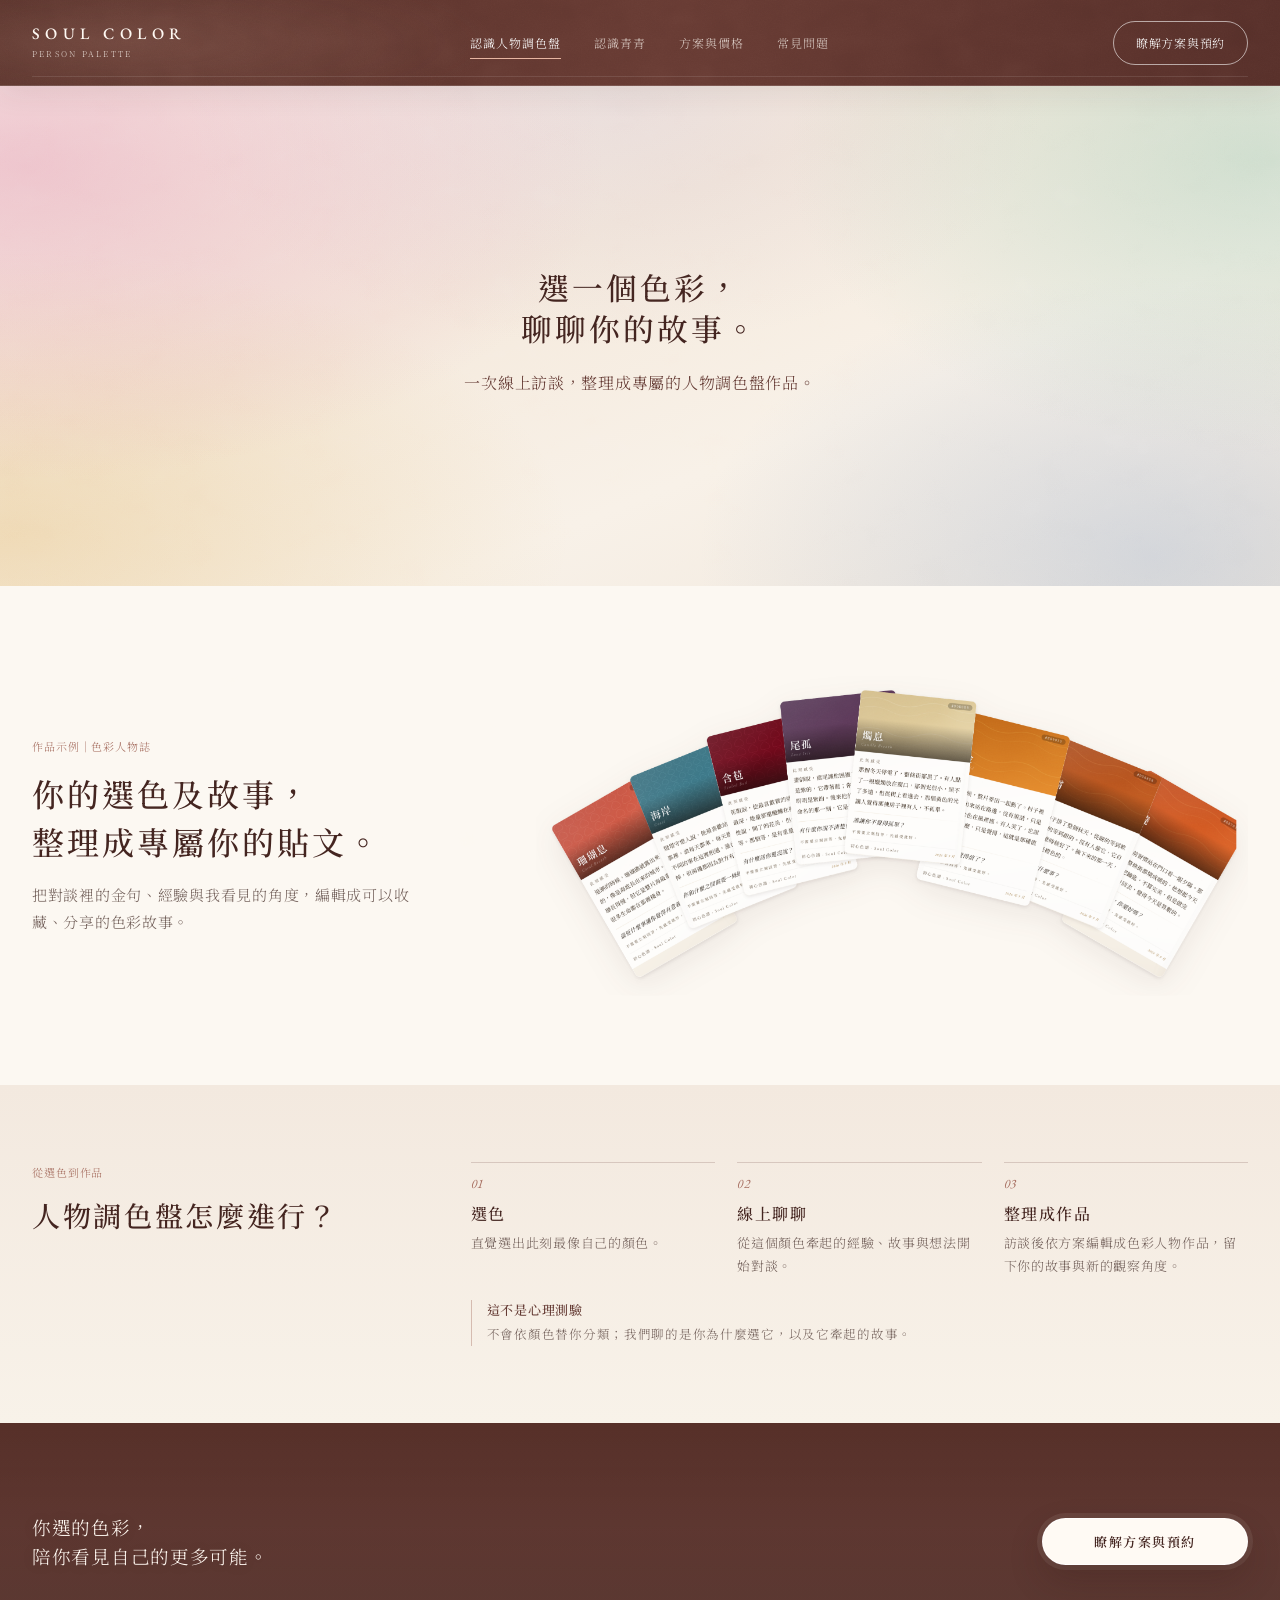
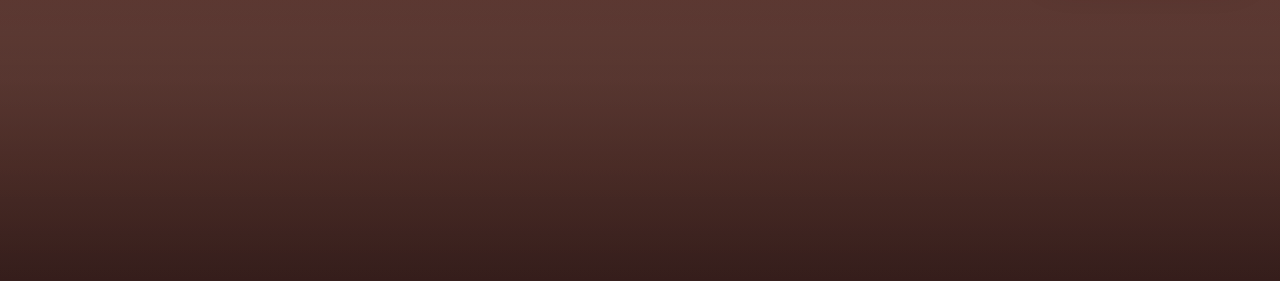
==== commit 207ba45c: "Tighten Tony links and animate page headings" ====
--- a/about.html
+++ b/about.html
@@ -1,11 +1,11 @@
 <!doctype html>
-<html lang="zh-Hant"><head><meta charset="utf-8"><meta name="viewport" content="width=device-width,initial-scale=1,viewport-fit=cover"><title>關於人物調色盤｜Soul Color</title><meta name="description" content="從選色與線上訪談開始，將你的故事整理成專屬的人物調色盤作品。"><meta property="og:title" content="關於人物調色盤｜Soul Color"><meta property="og:description" content="從選色與線上訪談開始，將你的故事整理成專屬的人物調色盤作品。"><meta property="og:type" content="website"><link rel="stylesheet" href="assets/styles.css?v=20261003aboutflow5"></head>
+<html lang="zh-Hant"><head><meta charset="utf-8"><meta name="viewport" content="width=device-width,initial-scale=1,viewport-fit=cover"><title>關於人物調色盤｜Soul Color</title><meta name="description" content="從選色與線上訪談開始，將你的故事整理成專屬的人物調色盤作品。"><meta property="og:title" content="關於人物調色盤｜Soul Color"><meta property="og:description" content="從選色與線上訪談開始，將你的故事整理成專屬的人物調色盤作品。"><meta property="og:type" content="website"><link rel="stylesheet" href="assets/styles.css?v=20261004titlefade1"></head>
 <body data-page="about"><a class="skip-link" href="#main">跳至主要內容</a><header class="site-header" data-site-header></header>
 <main id="main">
   <section class="page-hero page-hero--about"><div class="page-light-field" aria-hidden="true"></div><div class="page-hero-copy"><h1>選一個色彩，<br>聊聊你的故事。</h1><p class="lead">一次線上訪談，整理成專屬的人物調色盤作品。</p></div></section>
   <section class="about-proof section-pad reveal" aria-labelledby="about-proof-title"><div class="about-proof-copy"><p class="about-proof-label">作品示例｜色彩人物誌</p><h2 id="about-proof-title">你的選色及故事，<br>整理成專屬你的貼文。</h2><p>把對談裡的金句、經驗與我看見的角度，編輯成可以收藏、分享的色彩故事。</p></div><figure class="about-proof-figure"><img src="assets/media/about-color-story-cards.png" alt="色彩人物誌作品示例，多張色彩故事卡以扇形排列" width="2453" height="1102" loading="lazy"></figure></section>
   <section class="about-process section-pad reveal" aria-labelledby="about-process-title"><div class="about-process-head"><p class="about-proof-label">從選色到作品</p><h2 id="about-process-title">人物調色盤怎麼進行？</h2></div><ol><li><span>01</span><div><h3>選色</h3><p>直覺選出此刻最像自己的顏色。</p></div></li><li><span>02</span><div><h3>線上聊聊</h3><p>從這個顏色牽起的經驗、故事與想法開始對談。</p></div></li><li><span>03</span><div><h3>整理成作品</h3><p>訪談後依方案編輯成色彩人物作品，留下你的故事與新的觀察角度。</p></div></li></ol><aside class="about-reassurance"><strong>這不是心理測驗</strong><p>不會依顏色替你分類；我們聊的是你為什麼選它，以及它牽起的故事。</p></aside></section>
-</main><div class="page-ending page-ending--about"><section class="closing-cta closing-cta--about reveal"><p><span>你選的色彩，</span><span>陪你看見自己的更多可能。</span></p><a class="button button--primary" href="services.html">瞭解方案與預約</a></section><footer class="site-footer" data-site-footer></footer></div><a class="mobile-sticky order-link" href="https://forms.gle/53qNKfxwEG535emo6" target="_blank" rel="noopener noreferrer">預約人物調色盤</a><script src="assets/services-data.js?v=20261003clarity2"></script><script src="assets/site.js?v=20261003cursor3"></script></body></html>
+</main><div class="page-ending page-ending--about"><section class="closing-cta closing-cta--about reveal"><p><span>你選的色彩，</span><span>陪你看見自己的更多可能。</span></p><a class="button button--primary" href="services.html">瞭解方案與預約</a></section><footer class="site-footer" data-site-footer></footer></div><a class="mobile-sticky order-link" href="https://forms.gle/53qNKfxwEG535emo6" target="_blank" rel="noopener noreferrer">預約人物調色盤</a><script src="assets/services-data.js?v=20261003clarity2"></script><script src="assets/site.js?v=20261004titlefade1"></script></body></html>
 
 
 
--- a/assets/styles.css
+++ b/assets/styles.css
@@ -117,6 +117,8 @@
 .title-reveal-line:nth-child(2) { transition-delay:.12s; }
 .title-reveal-line:nth-child(3) { transition-delay:.2s; }
 .title-reveal.is-title-visible .title-reveal-line { opacity:1; transform:none; }
+.reveal.is-visible .title-reveal-line,
+.process-reveal.is-visible .title-reveal-line { opacity:1; transform:none; }
 
 /* Homepage thesis */
 .home-hero { min-height: calc(100svh - 86px); padding: clamp(72px, 8vw, 116px) var(--gutter); position: relative; display: grid; grid-template-columns: minmax(340px,.85fr) minmax(440px,1.15fr); gap: 6vw; align-items: center; overflow: hidden; isolation: isolate; background: var(--paper); }
@@ -1271,6 +1273,8 @@
   .story-case-link { min-height:44px; margin-top:8px; padding-inline:16px; font-size:10.5px; }
   .service-case-links { width:100%; margin-top:8px; gap:5px; }
   .service-case-links .story-case-link { min-height:44px; padding-inline:7px; gap:3px; flex:0 1 auto; font-size:clamp(8.7px,2.4vw,10.5px); letter-spacing:.02em; }
+  .service-row--person-card .service-case-links { flex-wrap:wrap; }
+  .service-row--person-card .service-case-links .story-case-link { max-width:100%; padding-inline:6px; font-size:clamp(8px,2.2vw,9px); line-height:1.4; white-space:normal; }
   .service-row--color-memory .service-case-links .story-case-link { min-height:46px; padding-inline:16px; gap:8px; font-size:12px; letter-spacing:.05em; }
   .service-case-links .story-case-link span { font-size:10px; }
   .service-case-links .story-case-link--wide { font-size:clamp(8.4px,2.25vw,9.8px); }
